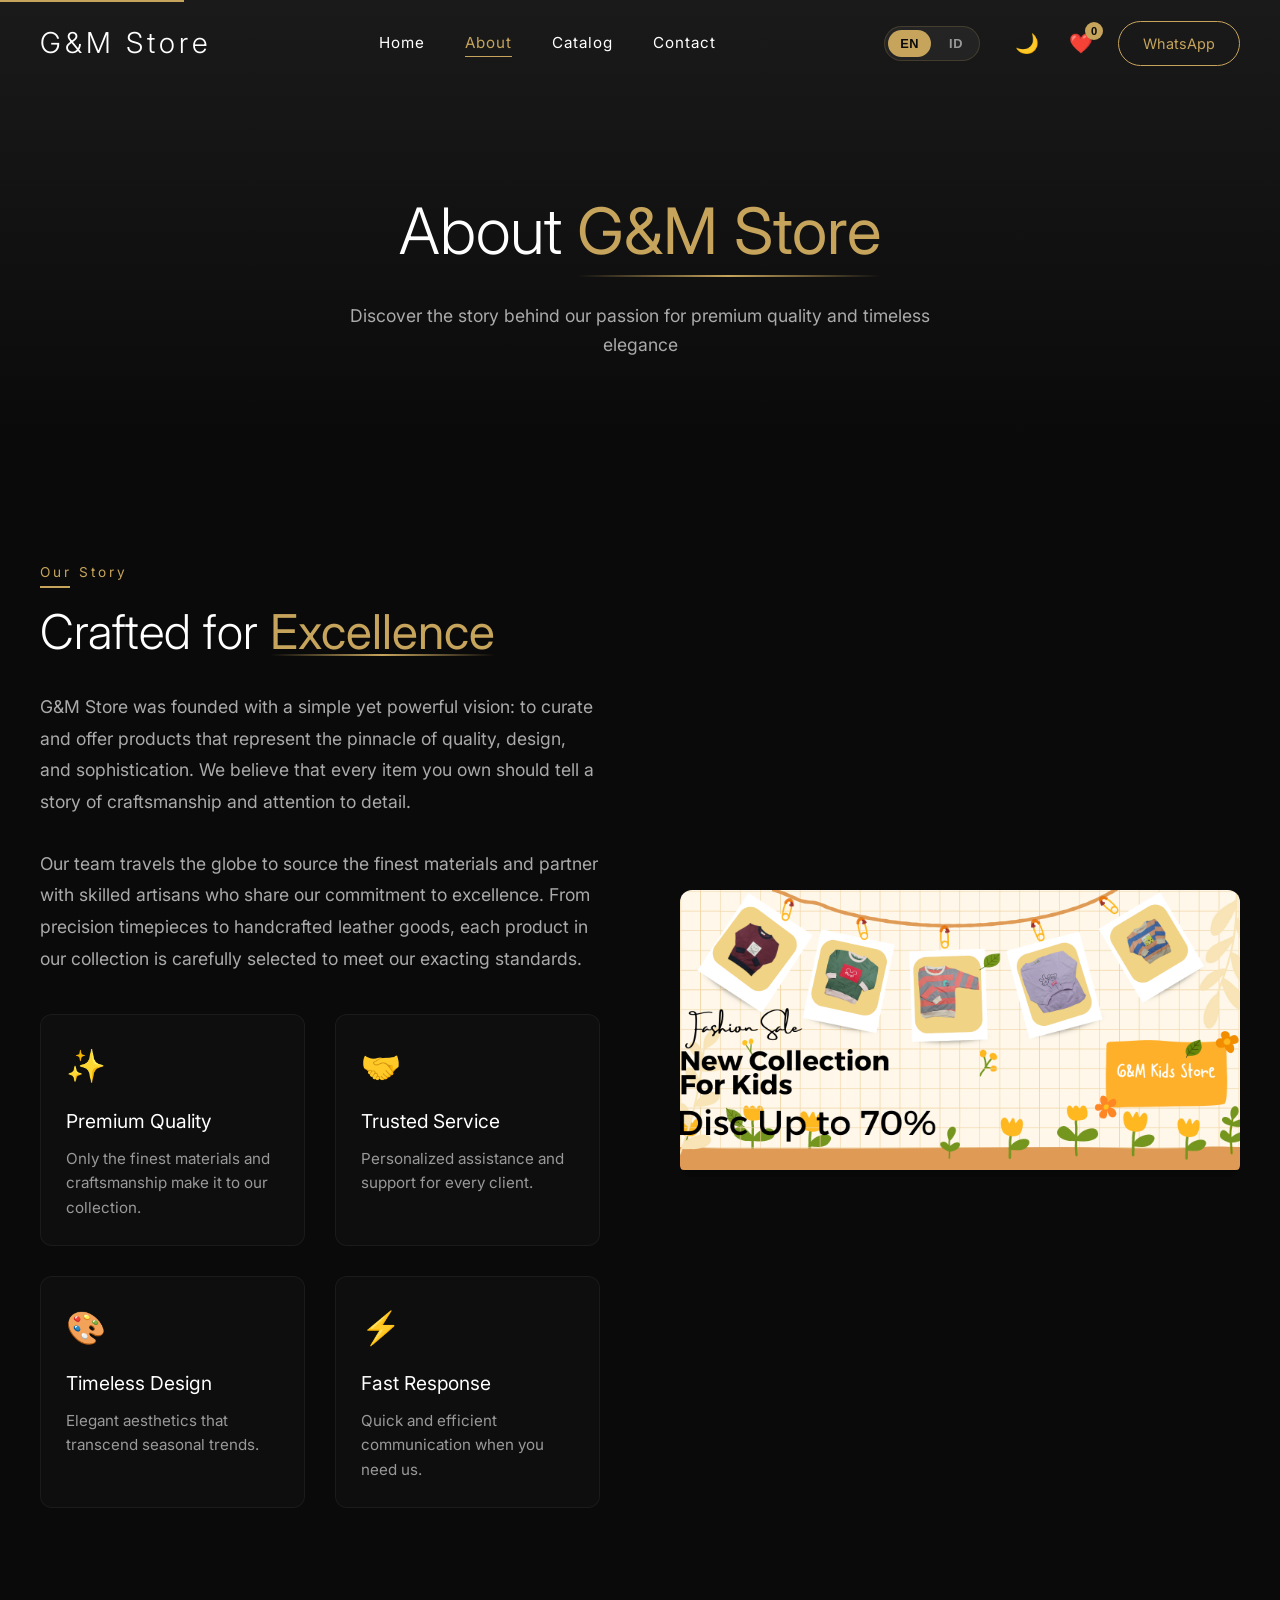
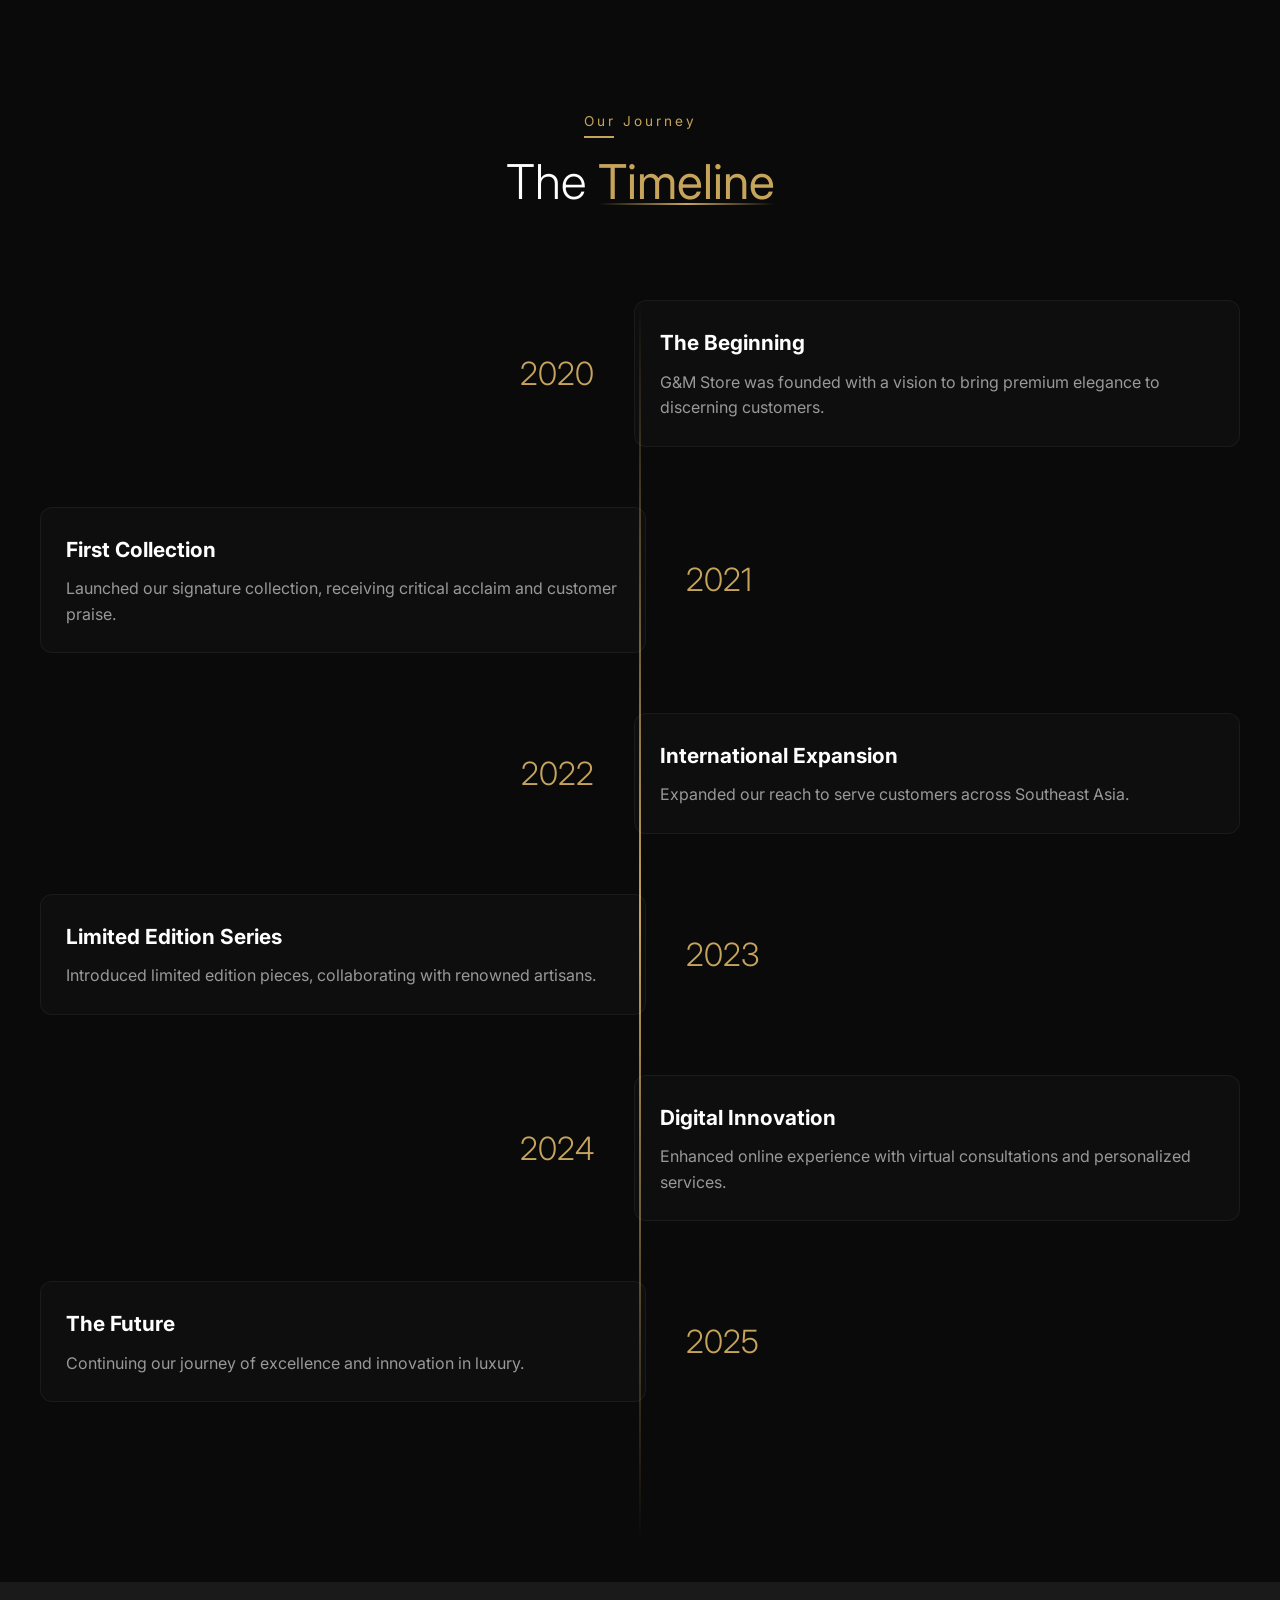
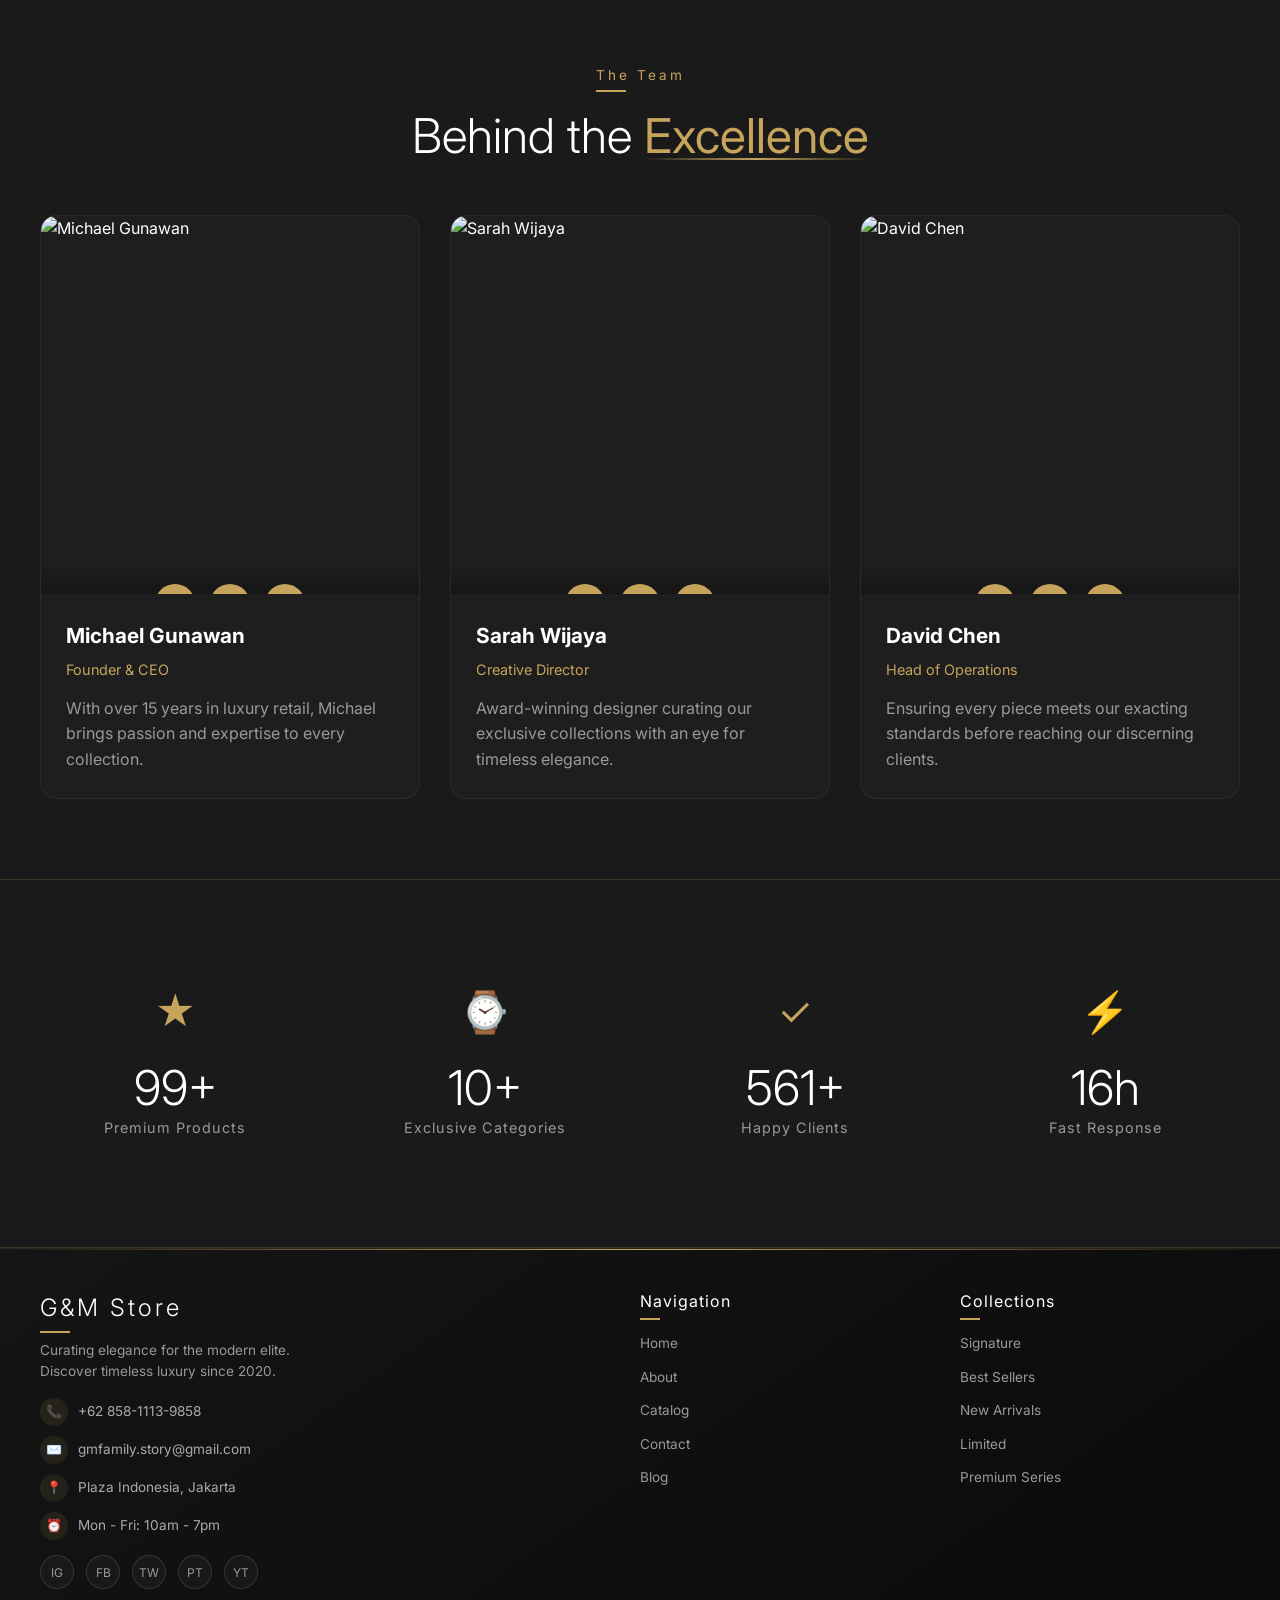
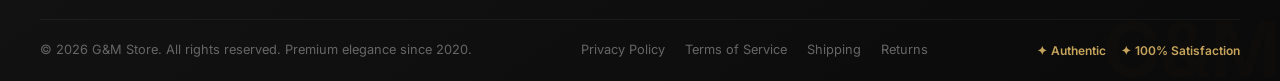
==== about.html @ 8f7eed67 "add website files (html, css, js, images) upload full structure website G&M Store" ====
<!doctype html>
<html lang="en">
  <head>
    <meta charset="UTF-8" />
    <meta name="viewport" content="width=device-width, initial-scale=1.0" />
    <meta
      name="description"
      content="G&M Store - Discover the story behind our passion for premium quality and timeless elegance."
    />
    <title>G&M Store | About Us - Premium Collection</title>
    <link rel="stylesheet" href="style.css" />
    <link rel="stylesheet" href="responsive.css" />
    <link
      href="https://fonts.googleapis.com/css2?family=Playfair+Display:wght@300;400;500;600;700&family=Inter:wght@300;400;500;600&display=swap"
      rel="stylesheet"
    />
    <link rel="icon" type="image/png" href="image/favicon.png" />
  </head>
  <body>
    <a href="#main-content" class="skip-link">Skip to main content</a>

    <header id="navbar">
      <div class="nav-container">
        <a href="index.html" class="logo" aria-label="G&M Store Home"
          >G&M Store</a
        >
        <nav class="nav-menu" id="navMenu" aria-label="Main navigation">
          <ul class="nav-list">
            <li>
              <a href="index.html" class="nav-link" data-i18n="nav.home"
                >Home</a
              >
            </li>
            <li>
              <a
                href="about.html"
                class="nav-link active"
                aria-current="page"
                data-i18n="nav.about"
                >About</a
              >
            </li>
            <li>
              <a href="catalog.html" class="nav-link" data-i18n="nav.catalog"
                >Catalog</a
              >
            </li>
            <li>
              <a href="contact.html" class="nav-link" data-i18n="nav.contact"
                >Contact</a
              >
            </li>
          </ul>
        </nav>
        <div class="nav-actions">
          <button
            class="theme-toggle"
            id="themeToggle"
            aria-label="Toggle dark mode"
          >
            <span class="theme-icon">🌙</span>
          </button>
          <button
            class="wishlist-indicator"
            id="wishlistIndicator"
            aria-label="Wishlist"
          >
            <span class="wishlist-icon">❤️</span>
            <span class="wishlist-count" id="wishlistCount">0</span>
          </button>
          <a
            href="https://wa.me/6285811139858?text=Hello%20G%26M%20Store%2C%20I%20need%20a%20premium%20product%20information"
            target="_blank"
            rel="noopener noreferrer"
            class="btn-whatsapp nav-wa"
            aria-label="Chat on WhatsApp"
            data-i18n="nav.whatsapp"
            >WhatsApp</a
          >
          <button
            class="hamburger"
            id="hamburger"
            aria-label="Menu"
            aria-expanded="false"
          >
            <span></span>
            <span></span>
            <span></span>
          </button>
        </div>
      </div>
    </header>

    <section class="page-header">
      <div class="container">
        <h1 data-i18n="about.header.title">
          About <span class="gold-text">G&M Store</span>
        </h1>
        <p data-i18n="about.header.text">
          Discover the story behind our passion for premium quality and timeless
          elegance
        </p>
      </div>
    </section>

    <main id="main-content">
      <section class="about-detail">
        <div class="container">
          <div class="about-grid">
            <div class="about-content">
              <span class="section-badge" data-i18n="about.story.badge"
                >Our Story</span
              >
              <h2 class="section-title" data-i18n="about.story.title">
                Crafted for <span class="gold-text">Excellence</span>
              </h2>
              <p class="about-text" data-i18n="about.story.text1">
                G&M Store was founded with a simple yet powerful vision: to
                curate and offer products that represent the pinnacle of
                quality, design, and sophistication. We believe that every item
                you own should tell a story of craftsmanship and attention to
                detail.
              </p>
              <p class="about-text" data-i18n="about.story.text2">
                Our team travels the globe to source the finest materials and
                partner with skilled artisans who share our commitment to
                excellence. From precision timepieces to handcrafted leather
                goods, each product in our collection is carefully selected to
                meet our exacting standards.
              </p>
              <div class="values-grid">
                <div class="value-item">
                  <div class="value-icon">✨</div>
                  <h3 data-i18n="about.value1.title">Premium Quality</h3>
                  <p data-i18n="about.value1.text">
                    Only the finest materials and craftsmanship make it to our
                    collection.
                  </p>
                </div>
                <div class="value-item">
                  <div class="value-icon">🤝</div>
                  <h3 data-i18n="about.value2.title">Trusted Service</h3>
                  <p data-i18n="about.value2.text">
                    Personalized assistance and support for every client.
                  </p>
                </div>
                <div class="value-item">
                  <div class="value-icon">🎨</div>
                  <h3 data-i18n="about.value3.title">Timeless Design</h3>
                  <p data-i18n="about.value3.text">
                    Elegant aesthetics that transcend seasonal trends.
                  </p>
                </div>
                <div class="value-item">
                  <div class="value-icon">⚡</div>
                  <h3 data-i18n="about.value4.title">Fast Response</h3>
                  <p data-i18n="about.value4.text">
                    Quick and efficient communication when you need us.
                  </p>
                </div>
              </div>
            </div>
            <div class="about-image">
              <img
                src="image/banner-web.png"
                alt="G&M Store Premium Banner"
                loading="lazy"
                onerror="
                  this.src =
                    'https://via.placeholder.com/600x400/1a1a1a/c6a45c?text=G%26M+Store'
                "
              />
            </div>
          </div>
        </div>
      </section>

      <section class="timeline-section">
        <div class="container">
          <div class="section-header centered">
            <span class="section-badge" data-i18n="about.journey"
              >Our Journey</span
            >
            <h2 class="section-title" data-i18n="about.timeline.title">
              The <span class="gold-text">Timeline</span>
            </h2>
          </div>
          <div class="timeline" id="timeline"></div>
        </div>
      </section>

      <section class="team-section">
        <div class="container">
          <div class="section-header centered">
            <span class="section-badge" data-i18n="about.team">The Team</span>
            <h2 class="section-title" data-i18n="about.team.title">
              Behind the <span class="gold-text">Excellence</span>
            </h2>
          </div>
          <div class="team-grid" id="teamGrid"></div>
        </div>
      </section>

      <section class="stats">
        <div class="container">
          <div class="stats-grid">
            <div class="stat-item">
              <div class="stat-icon">★</div>
              <div class="stat-number" data-target="150" data-suffix="+">0</div>
              <div class="stat-label" data-i18n="stats.products">
                Premium Products
              </div>
            </div>
            <div class="stat-item">
              <div class="stat-icon">⌚</div>
              <div class="stat-number" data-target="15" data-suffix="">0</div>
              <div class="stat-label" data-i18n="stats.categories">
                Exclusive Categories
              </div>
            </div>
            <div class="stat-item">
              <div class="stat-icon">✓</div>
              <div class="stat-number" data-target="850" data-suffix="+">0</div>
              <div class="stat-label" data-i18n="stats.clients">
                Happy Clients
              </div>
            </div>
            <div class="stat-item">
              <div class="stat-icon">⚡</div>
              <div class="stat-number" data-target="24" data-suffix="h">0</div>
              <div class="stat-label" data-i18n="stats.response">
                Fast Response
              </div>
            </div>
          </div>
        </div>
      </section>
    </main>

    <footer class="footer" aria-label="Footer">
      <div class="container">
        <div class="footer-grid">
          <div class="footer-brand">
            <h3>G&M Store</h3>
            <p data-i18n="footer.brand.text">
              Curating elegance for the modern elite. Discover timeless luxury
              since 2020.
            </p>
            <div class="footer-contact-item">
              <div class="footer-contact-icon" aria-hidden="true">📞</div>
              <a
                href="https://wa.me/6285811139858"
                target="_blank"
                rel="noopener noreferrer"
                >+62 858-1113-9858</a
              >
            </div>
            <div class="footer-contact-item">
              <div class="footer-contact-icon" aria-hidden="true">✉️</div>
              <a href="mailto:gmfamily.story@gmail.com"
                >gmfamily.story@gmail.com</a
              >
            </div>
            <div class="footer-contact-item">
              <div class="footer-contact-icon" aria-hidden="true">📍</div>
              <span>Plaza Indonesia, Jakarta</span>
            </div>
            <div class="footer-contact-item">
              <div class="footer-contact-icon" aria-hidden="true">⏰</div>
              <span>Mon - Fri: 10am - 7pm</span>
            </div>
            <div class="footer-social">
              <a
                href="#"
                class="social-icon"
                target="_blank"
                rel="noopener noreferrer"
                aria-label="Instagram"
                >IG</a
              >
              <a
                href="#"
                class="social-icon"
                target="_blank"
                rel="noopener noreferrer"
                aria-label="Facebook"
                >FB</a
              >
              <a
                href="#"
                class="social-icon"
                target="_blank"
                rel="noopener noreferrer"
                aria-label="Twitter"
                >TW</a
              >
              <a
                href="#"
                class="social-icon"
                target="_blank"
                rel="noopener noreferrer"
                aria-label="Pinterest"
                >PT</a
              >
              <a
                href="#"
                class="social-icon"
                target="_blank"
                rel="noopener noreferrer"
                aria-label="YouTube"
                >YT</a
              >
            </div>
          </div>
          <div class="footer-links">
            <h4 data-i18n="footer.navigation">Navigation</h4>
            <ul>
              <li><a href="index.html" data-i18n="nav.home">Home</a></li>
              <li><a href="about.html" data-i18n="nav.about">About Us</a></li>
              <li>
                <a href="catalog.html" data-i18n="nav.catalog">Catalog</a>
              </li>
              <li>
                <a href="contact.html" data-i18n="nav.contact">Contact</a>
              </li>
              <li><a href="#">Blog</a></li>
            </ul>
          </div>
          <div class="footer-links">
            <h4 data-i18n="footer.collections">Collections</h4>
            <ul>
              <li>
                <a
                  href="catalog.html?category=Signature"
                  data-i18n="featured.tab.signature"
                  >Signature Collection</a
                >
              </li>
              <li>
                <a
                  href="catalog.html?category=Best Seller"
                  data-i18n="featured.tab.bestseller"
                  >Best Sellers</a
                >
              </li>
              <li>
                <a
                  href="catalog.html?category=New Arrival"
                  data-i18n="featured.tab.new"
                  >New Arrivals</a
                >
              </li>
              <li>
                <a
                  href="catalog.html?category=Limited Edition"
                  data-i18n="featured.tab.limited"
                  >Limited Edition</a
                >
              </li>
              <li>
                <a href="catalog.html?category=Premium Series"
                  >Premium Series</a
                >
              </li>
            </ul>
          </div>
        </div>
        <div class="footer-bottom">
          <div class="footer-copyright">
            <p data-i18n="footer.copyright">
              © 2026 G&M Store. All rights reserved. Premium elegance since
              2020.
            </p>
          </div>
          <div class="footer-bottom-links">
            <a href="#" data-i18n="footer.privacy">Privacy Policy</a>
            <a href="#" data-i18n="footer.terms">Terms of Service</a>
            <a href="#" data-i18n="footer.shipping">Shipping</a>
            <a href="#" data-i18n="footer.returns">Returns</a>
          </div>
          <div class="footer-certification">
            <div class="cert-badge">
              <span>✦</span> <span data-i18n="footer.authentic">Authentic</span>
            </div>
            <div class="cert-badge">
              <span>✦</span>
              <span data-i18n="footer.satisfaction">100% Satisfaction</span>
            </div>
          </div>
        </div>
      </div>
    </footer>

    <div id="quickViewModal" class="modal" aria-hidden="true">
      <div class="modal-overlay" tabindex="-1"></div>
      <div
        class="modal-content"
        role="dialog"
        aria-modal="true"
        aria-labelledby="modalTitle"
      >
        <button class="modal-close" aria-label="Close modal">&times;</button>
        <div class="modal-grid">
          <div class="modal-image">
            <img
              src=""
              alt="Product Image"
              id="modalProductImage"
              loading="lazy"
            />
          </div>
          <div class="modal-details">
            <span class="modal-category" id="modalProductCategory"></span>
            <h2 class="modal-title" id="modalProductName"></h2>
            <div class="modal-rating">
              <span class="stars" id="modalProductStars">★★★★★</span>
              <span class="rating-text" id="modalProductReviews"></span>
            </div>
            <p class="modal-description" id="modalProductDescription"></p>

            <div class="modal-specs">
              <div class="spec-item">
                <span class="spec-label" data-i18n="modal.material"
                  >Material</span
                >
                <span class="spec-value" id="modalProductMaterial"></span>
              </div>
              <div class="spec-item">
                <span class="spec-label" data-i18n="modal.origin">Origin</span>
                <span class="spec-value" id="modalProductOrigin"></span>
              </div>
              <div class="spec-item">
                <span class="spec-label" data-i18n="modal.warranty"
                  >Warranty</span
                >
                <span class="spec-value" id="modalProductWarranty"></span>
              </div>
              <div class="spec-item">
                <span class="spec-label" data-i18n="modal.availability"
                  >Availability</span
                >
                <span class="spec-value" id="modalProductStock"></span>
              </div>
            </div>

            <div class="modal-price">
              <span class="price-label" data-i18n="modal.price">Price</span>
              <span class="price-value" id="modalProductPrice"></span>
            </div>

            <div class="modal-actions">
              <a
                href="#"
                id="modalWhatsAppBtn"
                target="_blank"
                rel="noopener noreferrer"
                class="btn-primary modal-wa"
                data-i18n="modal.wa"
                >Chat WhatsApp</a
              >
              <button
                class="btn-outline modal-wishlist"
                id="modalWishlistBtn"
                data-i18n="modal.wishlist.add"
              >
                Add to Wishlist
              </button>
            </div>

            <div class="modal-features" id="modalFeatures"></div>
          </div>
        </div>
      </div>
    </div>

    <div id="toast" class="toast" role="alert" aria-live="assertive"></div>

    <!-- HANYA SATU, jangan dobel -->
    <button id="backToTop" class="back-to-top" aria-label="Back to top">
      ↑
    </button>

    <script src="js/i18n/en.js"></script>
    <script src="js/i18n/id.js"></script>
    <script src="js/i18n/i18n.js"></script>
    <script src="js/data/products.js"></script>
    <script src="js/utils/helpers.js"></script>
    <script src="js/components/wishlist.js"></script>
    <script src="js/components/modal.js"></script>
    <script src="js/main.js"></script>
    <script src="js/about.js"></script>
  </body>
</html>
---- style.css ----
:root {
  /* Color System */
  --black: #0a0a0a;
  --black-light: #1a1a1a;
  --charcoal: #2a2a2a;
  --dark-gray: #3a3a3a;
  --light-gray: #f5f5f5;
  --white: #ffffff;
  --gold: #c6a45c;
  --gold-light: #d4b47c;
  --gold-dark: #b08c4a;
  --beige: #f8f5f0;

  /* Typography */
  --font-primary:
    "Inter", -apple-system, BlinkMacSystemFont, "Segoe UI", sans-serif;
  --font-secondary: "Playfair Display", serif;

  /* Spacing */
  --spacing-xs: 0.5rem;
  --spacing-sm: 1rem;
  --spacing-md: 1.5rem;
  --spacing-lg: 2rem;
  --spacing-xl: 3rem;
  --spacing-xxl: 5rem;

  /* Effects */
  --shadow-sm: 0 5px 15px rgba(0, 0, 0, 0.1);
  --shadow-md: 0 10px 30px rgba(0, 0, 0, 0.15);
  --shadow-lg: 0 20px 40px rgba(0, 0, 0, 0.2);
  --shadow-gold: 0 10px 30px rgba(198, 164, 92, 0.2);

  --transition-fast: all 0.2s cubic-bezier(0.165, 0.84, 0.44, 1);
  --transition-base: all 0.3s cubic-bezier(0.165, 0.84, 0.44, 1);
  --transition-slow: all 0.5s cubic-bezier(0.165, 0.84, 0.44, 1);

  /* Z-index layers */
  --z-below: -1;
  --z-normal: 1;
  --z-above: 10;
  --z-dropdown: 100;
  --z-sticky: 200;
  --z-fixed: 300;
  --z-modal: 400;
  --z-popover: 500;
  --z-tooltip: 600;
  --z-toast: 700;
}

/* Reset & Base */
* {
  margin: 0;
  padding: 0;
  box-sizing: border-box;
}

html {
  scroll-behavior: smooth;
  scroll-padding-top: 80px;
}

body {
  font-family: var(--font-primary);
  background-color: var(--black);
  color: var(--white);
  line-height: 1.6;
  overflow-x: hidden;
  -webkit-font-smoothing: antialiased;
  -moz-osx-font-smoothing: grayscale;
}

/* Accessibility */
.skip-link {
  position: absolute;
  top: -40px;
  left: 0;
  background: var(--gold);
  color: var(--black);
  padding: 8px 16px;
  z-index: var(--z-fixed);
  text-decoration: none;
  transition: top 0.3s ease;
}

.skip-link:focus {
  top: 0;
}

/* Focus styles */
:focus-visible {
  outline: 2px solid var(--gold);
  outline-offset: 2px;
}

/* Container */
.container {
  max-width: 1400px;
  margin: 0 auto;
  padding: 0 40px;
  width: 100%;
}

/* Preloader */
#preloader {
  position: fixed;
  top: 0;
  left: 0;
  width: 100%;
  height: 100%;
  background: var(--black);
  display: flex;
  flex-direction: column;
  justify-content: center;
  align-items: center;
  z-index: var(--z-fixed);
  transition:
    opacity 0.5s ease,
    visibility 0.5s ease;
}

.loader-logo {
  font-size: clamp(1.5rem, 5vw, 2.5rem);
  font-weight: 300;
  letter-spacing: 8px;
  color: var(--gold);
  margin-bottom: 20px;
  opacity: 0;
  animation: fadeInUp 1s ease forwards 0.5s;
}

.loader-progress {
  width: 200px;
  height: 2px;
  background: rgba(255, 255, 255, 0.1);
  border-radius: 2px;
  overflow: hidden;
}

.loader-progress-bar {
  width: 0;
  height: 100%;
  background: linear-gradient(90deg, var(--gold), var(--gold-light));
  animation: progress 2s ease forwards;
}

@keyframes progress {
  0% {
    width: 0;
  }
  100% {
    width: 100%;
  }
}

.loader-subtitle {
  margin-top: 20px;
  color: #999;
  font-size: 0.9rem;
  letter-spacing: 2px;
  opacity: 0;
  animation: fadeIn 1s ease forwards 1.5s;
}

@keyframes fadeInUp {
  from {
    opacity: 0;
    transform: translateY(20px);
  }
  to {
    opacity: 1;
    transform: translateY(0);
  }
}

@keyframes fadeIn {
  from {
    opacity: 0;
  }
  to {
    opacity: 1;
  }
}

/* Navbar */
#navbar {
  position: fixed;
  top: 0;
  left: 0;
  width: 100%;
  z-index: var(--z-fixed);
  transition: var(--transition-base);
  padding: 20px 0;
  background: transparent;
}

#navbar.scrolled {
  background: rgba(10, 10, 10, 0.95);
  backdrop-filter: blur(10px);
  -webkit-backdrop-filter: blur(10px);
  padding: 10px 0;
  box-shadow: 0 4px 30px rgba(0, 0, 0, 0.1);
}

.nav-container {
  max-width: 1400px;
  margin: 0 auto;
  padding: 0 40px;
  display: flex;
  justify-content: space-between;
  align-items: center;
}

.logo {
  font-size: 1.8rem;
  font-weight: 300;
  letter-spacing: 4px;
  color: var(--white);
  text-decoration: none;
  transition: var(--transition-base);
}

.logo:hover {
  color: var(--gold);
}

.nav-list {
  display: flex;
  list-style: none;
  gap: 40px;
}

.nav-link {
  color: var(--white);
  text-decoration: none;
  font-size: 0.95rem;
  letter-spacing: 1px;
  transition: var(--transition-base);
  position: relative;
  padding: 5px 0;
}

.nav-link::after {
  content: "";
  position: absolute;
  bottom: 0;
  left: 0;
  width: 0;
  height: 1px;
  background: var(--gold);
  transition: width 0.3s ease;
}

.nav-link:hover::after,
.nav-link.active::after {
  width: 100%;
}

.nav-link:hover,
.nav-link.active {
  color: var(--gold);
}

.nav-actions {
  display: flex;
  align-items: center;
  gap: 20px;
}

/* Theme Toggle */
.theme-toggle {
  background: transparent;
  border: none;
  color: var(--white);
  font-size: 1.2rem;
  cursor: pointer;
  padding: 5px;
  border-radius: 50%;
  transition: var(--transition-base);
}

.theme-toggle:hover {
  color: var(--gold);
  transform: rotate(15deg);
}

/* Wishlist Indicator */
.wishlist-indicator {
  background: transparent;
  border: none;
  color: var(--white);
  font-size: 1.2rem;
  cursor: pointer;
  position: relative;
  padding: 5px;
  transition: var(--transition-base);
}

.wishlist-indicator:hover {
  color: var(--gold);
}

.wishlist-count {
  position: absolute;
  top: -5px;
  right: -5px;
  background: var(--gold);
  color: var(--black);
  font-size: 0.7rem;
  width: 18px;
  height: 18px;
  border-radius: 50%;
  display: flex;
  align-items: center;
  justify-content: center;
  font-weight: 600;
}

/* WhatsApp Button */
.btn-whatsapp {
  background: transparent;
  border: 1px solid var(--gold);
  color: var(--gold);
  padding: 10px 24px;
  border-radius: 30px;
  text-decoration: none;
  font-size: 0.9rem;
  transition: var(--transition-base);
  cursor: pointer;
}

.btn-whatsapp:hover {
  background: var(--gold);
  color: var(--black);
  transform: translateY(-2px);
}

/* Hamburger Menu */
.hamburger {
  display: none;
  flex-direction: column;
  cursor: pointer;
  background: transparent;
  border: none;
  padding: 10px;
}

.hamburger span {
  width: 25px;
  height: 2px;
  background: var(--white);
  margin: 3px 0;
  transition: var(--transition-base);
}

.hamburger.active span:nth-child(1) {
  transform: rotate(45deg) translate(5px, 5px);
}

.hamburger.active span:nth-child(2) {
  opacity: 0;
}

.hamburger.active span:nth-child(3) {
  transform: rotate(-45deg) translate(7px, -7px);
}

/* Page Header */
.page-header {
  padding: 180px 0 80px;
  background: linear-gradient(to bottom, var(--black-light), var(--black));
  text-align: center;
}

.page-header h1 {
  font-size: clamp(2rem, 5vw, 4rem);
  font-weight: 300;
  margin-bottom: 20px;
  animation: fadeInUp 0.6s ease;
}

.page-header p {
  color: #aaa;
  font-size: 1.1rem;
  max-width: 600px;
  margin: 0 auto;
  animation: fadeInUp 0.6s ease 0.2s both;
}

/* Hero Section */
.hero {
  position: relative;
  height: 100vh;
  min-height: 600px;
  display: flex;
  align-items: center;
  overflow: hidden;
}

#three-canvas {
  position: absolute;
  top: 0;
  left: 0;
  width: 100%;
  height: 100%;
  z-index: 1;
}

.hero-overlay {
  position: absolute;
  top: 0;
  left: 0;
  width: 100%;
  height: 100%;
  background: linear-gradient(
    45deg,
    rgba(0, 0, 0, 0.7) 0%,
    rgba(0, 0, 0, 0.3) 100%
  );
  z-index: 2;
}

.hero-backtext {
  position: absolute;
  top: 50%;
  left: 50%;
  transform: translate(-50%, -50%);
  font-size: 15vw;
  font-weight: 700;
  color: rgba(198, 164, 92, 0.03);
  white-space: nowrap;
  pointer-events: none;
  z-index: 1;
  font-family: var(--font-secondary);
  letter-spacing: 20px;
  animation: fadePulse 8s ease-in-out infinite;
}

@keyframes fadePulse {
  0%,
  100% {
    opacity: 0.3;
    transform: translate(-50%, -50%) scale(1);
  }
  50% {
    opacity: 0.5;
    transform: translate(-50%, -50%) scale(1.05);
  }
}

.hero-content {
  position: relative;
  z-index: 10;
  max-width: 900px;
  margin: 0 auto;
  padding: 0 20px;
  text-align: center;
  width: 100%;
}

.hero-badge-wrapper {
  display: flex;
  justify-content: center;
  align-items: center;
  gap: clamp(8px, 2vw, 15px);
  margin-bottom: clamp(20px, 4vh, 30px);
  flex-wrap: wrap;
  animation: fadeInUp 0.6s ease;
}

.hero-badge,
.hero-badge-outline {
  display: inline-block;
  font-size: clamp(0.7rem, 2vw, 0.85rem);
  letter-spacing: clamp(1px, 0.5vw, 3px);
  padding: clamp(5px, 1.5vh, 8px) clamp(12px, 3vw, 24px);
  border-radius: 40px;
  white-space: nowrap;
}

.hero-badge {
  border: 1px solid var(--gold);
  color: var(--gold);
  background: rgba(198, 164, 92, 0.1);
}

.hero-badge-outline {
  border: 1px solid rgba(255, 255, 255, 0.3);
  color: var(--white);
}

.hero-title {
  font-size: clamp(2rem, 8vw, 5.5rem);
  font-weight: 300;
  line-height: 1.1;
  margin-bottom: 25px;
  letter-spacing: -0.02em;
  animation: fadeInUp 0.6s ease 0.1s both;
}

.title-line {
  display: block;
}

.gold-text {
  color: var(--gold);
  font-weight: 400;
  position: relative;
  display: inline-block;
}

.gold-text::after {
  content: "";
  position: absolute;
  bottom: 5px;
  left: 0;
  width: 100%;
  height: 2px;
  background: linear-gradient(90deg, transparent, var(--gold), transparent);
}

.hero-subtitle {
  font-size: clamp(0.9rem, 2vw, 1.1rem);
  max-width: 600px;
  margin: 0 auto 40px;
  color: #ccc;
  line-height: 1.8;
  animation: fadeInUp 0.6s ease 0.2s both;
}

.hero-buttons {
  display: flex;
  justify-content: center;
  gap: 20px;
  margin-bottom: 60px;
  flex-wrap: wrap;
  animation: fadeInUp 0.6s ease 0.3s both;
}

.btn-glow {
  position: relative;
  overflow: hidden;
}

.btn-glow::after {
  content: "";
  position: absolute;
  top: -50%;
  left: -50%;
  width: 200%;
  height: 200%;
  background: radial-gradient(
    circle,
    rgba(255, 255, 255, 0.3) 0%,
    transparent 70%
  );
  opacity: 0;
  transition: opacity 0.3s ease;
}

.btn-glow:hover::after {
  opacity: 1;
}

.btn-primary {
  background: var(--gold);
  color: var(--black);
  padding: 15px 40px;
  border-radius: 40px;
  text-decoration: none;
  font-weight: 500;
  transition: var(--transition-base);
  border: none;
  cursor: pointer;
  display: inline-block;
  font-size: 1rem;
}

.btn-primary:hover {
  background: var(--gold-light);
  transform: translateY(-3px);
  box-shadow: var(--shadow-gold);
}

.btn-outline {
  background: transparent;
  color: var(--white);
  border: 1px solid var(--white);
  padding: 15px 40px;
  border-radius: 40px;
  text-decoration: none;
  transition: var(--transition-base);
  display: inline-block;
  font-size: 1rem;
}

.btn-outline:hover {
  background: var(--white);
  color: var(--black);
  transform: translateY(-3px);
}

.btn-large {
  padding: 16px 50px;
  font-size: 1.1rem;
}

/* Floating Cards */
.floating-cards {
  display: flex;
  justify-content: center;
  gap: 20px;
  flex-wrap: wrap;
  margin-top: 40px;
  animation: fadeInUp 0.6s ease 0.4s both;
}

.glass-card {
  display: inline-flex;
  align-items: center;
  gap: 8px;
  background: rgba(20, 20, 20, 0.7);
  backdrop-filter: blur(10px);
  -webkit-backdrop-filter: blur(10px);
  border: 1px solid rgba(198, 164, 92, 0.2);
  padding: 12px 25px;
  border-radius: 50px;
  color: var(--white);
  font-size: 0.95rem;
  box-shadow: var(--shadow-md);
  animation: float 3s ease-in-out infinite;
  position: relative;
  cursor: default;
}

.glass-card::before {
  content: attr(data-tooltip);
  position: absolute;
  bottom: 100%;
  left: 50%;
  transform: translateX(-50%);
  background: var(--gold);
  color: var(--black);
  padding: 5px 10px;
  border-radius: 4px;
  font-size: 0.8rem;
  white-space: nowrap;
  opacity: 0;
  visibility: hidden;
  transition: var(--transition-base);
  pointer-events: none;
}

.glass-card:hover::before {
  opacity: 1;
  visibility: visible;
  bottom: 120%;
}

.glass-card:nth-child(2) {
  animation-delay: 0.5s;
}

.glass-card:nth-child(3) {
  animation-delay: 1s;
}

.glass-card:nth-child(4) {
  animation-delay: 1.5s;
}

.card-icon {
  color: var(--gold);
  font-size: 1.1rem;
}

@keyframes float {
  0%,
  100% {
    transform: translateY(0);
  }
  50% {
    transform: translateY(-10px);
  }
}

/* Scroll Indicator */
.scroll-indicator {
  position: absolute;
  bottom: 40px;
  left: 50%;
  transform: translateX(-50%);
  z-index: 10;
  display: flex;
  flex-direction: column;
  align-items: center;
  gap: 10px;
  color: var(--white);
  opacity: 0.7;
  transition: var(--transition-base);
  cursor: pointer;
}

.scroll-indicator:hover {
  opacity: 1;
}

.scroll-text {
  font-size: 0.8rem;
  letter-spacing: 2px;
  text-transform: uppercase;
}

.scroll-line {
  width: 1px;
  height: 60px;
  background: linear-gradient(to bottom, var(--gold), transparent);
  animation: scrollDown 2s ease-in-out infinite;
}

@keyframes scrollDown {
  0% {
    transform: scaleY(0.3);
    opacity: 0.3;
  }
  50% {
    transform: scaleY(1);
    opacity: 1;
  }
  100% {
    transform: scaleY(0.3);
    opacity: 0.3;
  }
}

/* Stats Section */
.stats {
  background: var(--black-light);
  padding: 80px 0;
  border-top: 1px solid rgba(198, 164, 92, 0.2);
  border-bottom: 1px solid rgba(198, 164, 92, 0.2);
}

.stats-grid {
  display: grid;
  grid-template-columns: repeat(4, 1fr);
  gap: 40px;
  text-align: center;
}

.stat-item {
  padding: 20px;
  transition: var(--transition-base);
}

.stat-item:hover {
  transform: translateY(-5px);
}

.stat-icon {
  font-size: 2.5rem;
  color: var(--gold);
  margin-bottom: 15px;
}

.stat-number {
  font-size: 3rem;
  font-weight: 300;
  color: var(--white);
  line-height: 1.2;
}

.stat-label {
  color: #999;
  font-size: 0.9rem;
  letter-spacing: 1px;
  margin-bottom: 8px;
}

.stat-trend {
  color: var(--gold);
  font-size: 0.85rem;
  opacity: 0.8;
}

/* About Section */
.about-detail {
  padding: 120px 0;
  background: var(--black);
}

.about-grid {
  display: grid;
  grid-template-columns: 1fr 1fr;
  gap: 80px;
  align-items: center;
}

.section-badge {
  display: inline-block;
  color: var(--gold);
  font-size: 0.85rem;
  letter-spacing: 3px;
  margin-bottom: 20px;
  position: relative;
}

.section-badge::after {
  content: "";
  position: absolute;
  bottom: -5px;
  left: 0;
  width: 30px;
  height: 2px;
  background: var(--gold);
}

.section-title {
  font-size: clamp(2rem, 4vw, 3rem);
  font-weight: 300;
  margin-bottom: 30px;
  line-height: 1.2;
}

.about-text {
  color: #aaa;
  margin-bottom: 30px;
  font-size: 1.1rem;
  line-height: 1.8;
}

.values-grid {
  display: grid;
  grid-template-columns: repeat(2, 1fr);
  gap: 30px;
  margin-top: 40px;
}

.value-item {
  padding: 25px;
  background: rgba(255, 255, 255, 0.02);
  border: 1px solid rgba(255, 255, 255, 0.05);
  border-radius: 12px;
  transition: var(--transition-base);
  opacity: 0;
  animation: fadeInUp 0.6s ease forwards;
}

.value-item:hover {
  border-color: var(--gold);
  transform: translateY(-5px);
}

.value-icon {
  font-size: 2rem;
  color: var(--gold);
  margin-bottom: 15px;
}

.value-item h3 {
  color: var(--white);
  margin-bottom: 10px;
  font-size: 1.2rem;
  font-weight: 400;
}

.value-item p {
  color: #999;
  font-size: 0.95rem;
  line-height: 1.6;
}

.about-image {
  position: relative;
  overflow: hidden;
  border-radius: 12px;
}

.about-image img {
  width: 100%;
  height: auto;
  border-radius: 4px;
  box-shadow: var(--shadow-lg);
  transition: transform 0.5s ease;
}

.about-image:hover img {
  transform: scale(1.02);
}

/* Featured Collections */
.featured-collections {
  padding: 100px 0;
  background: var(--black-light);
}

.section-header {
  text-align: center;
  margin-bottom: 50px;
}

.section-header.centered {
  text-align: center;
}

.section-description {
  color: #999;
  font-size: 1.1rem;
  max-width: 600px;
  margin: 20px auto 0;
}

/* Collection Tabs */
.collection-tabs {
  display: flex;
  justify-content: center;
  gap: 20px;
  margin-bottom: 50px;
  flex-wrap: wrap;
}

.collection-tab {
  background: transparent;
  border: none;
  color: #999;
  font-size: 1rem;
  padding: 10px 25px;
  cursor: pointer;
  transition: var(--transition-base);
  position: relative;
  letter-spacing: 1px;
}

.collection-tab::after {
  content: "";
  position: absolute;
  bottom: 0;
  left: 50%;
  transform: translateX(-50%);
  width: 0;
  height: 2px;
  background: var(--gold);
  transition: width 0.3s ease;
}

.collection-tab:hover,
.collection-tab.active {
  color: var(--gold);
}

.collection-tab.active::after {
  width: 30px;
}

/* Product Grid */
.product-grid {
  display: grid;
  grid-template-columns: repeat(auto-fill, minmax(280px, 1fr));
  gap: 30px;
  margin: 0 auto;
}

/* Product Card */
.product-card {
  position: relative;
  background: rgba(30, 30, 30, 0.8);
  backdrop-filter: blur(10px);
  -webkit-backdrop-filter: blur(10px);
  border: 1px solid rgba(255, 255, 255, 0.05);
  border-radius: 16px;
  overflow: hidden;
  transition: var(--transition-base);
  cursor: pointer;
  animation: fadeInUp 0.6s ease;
}

.product-grid:has(.product-card:only-child) {
  grid-template-columns: repeat(auto-fill, minmax(280px, 1fr));
}

.product-grid:has(.product-card:only-child) .product-card {
  max-width: 350px;
  margin: 0 auto;
}

.product-card:hover {
  transform: translateY(-10px);
  border-color: var(--gold);
  box-shadow: var(--shadow-lg);
}

.product-badge {
  position: absolute;
  top: 15px;
  left: 15px;
  background: var(--gold);
  color: var(--black);
  padding: 5px 15px;
  border-radius: 25px;
  font-size: 0.75rem;
  font-weight: 600;
  letter-spacing: 0.5px;
  z-index: 2;
}

.product-image {
  width: 100%;
  height: 280px;
  object-fit: cover;
  transition: transform 0.6s ease;
}

.product-card:hover .product-image {
  transform: scale(1.05);
}

.product-info {
  padding: 25px;
}

.product-name {
  font-size: 1.3rem;
  font-weight: 400;
  margin-bottom: 8px;
  color: var(--white);
  line-height: 1.4;
}

.product-category {
  color: var(--gold);
  font-size: 0.85rem;
  letter-spacing: 1px;
  margin-bottom: 10px;
  text-transform: uppercase;
}

.product-rating {
  display: flex;
  align-items: center;
  gap: 8px;
  margin: 10px 0;
}

.stars {
  color: var(--gold);
  letter-spacing: 2px;
}

.rating-count {
  color: #777;
  font-size: 0.85rem;
}

.product-description {
  color: #999;
  font-size: 0.95rem;
  line-height: 1.6;
  margin: 15px 0;
}

.product-price {
  font-size: 1.5rem;
  color: var(--gold);
  font-weight: 300;
  margin: 20px 0;
  letter-spacing: -0.5px;
}

.product-actions {
  display: flex;
  gap: 12px;
}

.btn-wa-small {
  flex: 1;
  background: var(--gold);
  color: var(--black);
  padding: 12px 20px;
  border-radius: 40px;
  text-decoration: none;
  font-size: 0.95rem;
  font-weight: 500;
  text-align: center;
  transition: var(--transition-base);
  border: none;
  cursor: pointer;
}

.btn-wa-small:hover {
  background: var(--gold-light);
  transform: translateY(-2px);
}

.btn-detail {
  flex: 1;
  background: transparent;
  border: 1px solid rgba(255, 255, 255, 0.2);
  color: var(--white);
  padding: 12px 20px;
  border-radius: 40px;
  font-size: 0.95rem;
  cursor: pointer;
  transition: var(--transition-base);
}

.btn-detail:hover {
  border-color: var(--gold);
  color: var(--gold);
}

@media (max-width: 1023px) {
  .product-card {
    flex: 1 1 calc(50% - 15px);
    min-width: 250px;
  }
}

@media (max-width: 767px) {
  .product-card {
    flex: 1 1 100%;
    max-width: 400px;
    margin: 0 auto;
  }
}

/* Untuk kasus hanya 1 produk */
.product-grid.single-product {
  display: flex;
  justify-content: center;
}

.product-grid.single-product .product-card {
  max-width: 350px;
  width: 100%;
}

@media (max-width: 767px) {
  .product-grid.single-product .product-card {
    max-width: 100%;
  }
}

/* Quick Actions */
.quick-actions {
  position: absolute;
  top: 15px;
  right: 15px;
  display: flex;
  gap: 8px;
  z-index: 2;
  opacity: 0;
  transform: translateY(-10px);
  transition: var(--transition-base);
}

.product-card:hover .quick-actions {
  opacity: 1;
  transform: translateY(0);
}

.quick-action-btn {
  width: 40px;
  height: 40px;
  border-radius: 50%;
  background: rgba(10, 10, 10, 0.8);
  backdrop-filter: blur(5px);
  -webkit-backdrop-filter: blur(5px);
  border: 1px solid rgba(255, 255, 255, 0.1);
  color: var(--white);
  font-size: 1.1rem;
  cursor: pointer;
  transition: var(--transition-base);
  display: flex;
  align-items: center;
  justify-content: center;
}

.quick-action-btn:hover {
  background: var(--gold);
  color: var(--black);
  transform: scale(1.1);
}

.quick-action-btn.active {
  background: var(--gold);
  color: var(--black);
}

/* Section Footer */
.section-footer {
  text-align: center;
  margin-top: 60px;
}

.btn-link {
  color: var(--gold);
  text-decoration: none;
  font-size: 1.1rem;
  display: inline-flex;
  align-items: center;
  gap: 10px;
  transition: var(--transition-base);
  margin-top: 30px;
}

.btn-link:hover {
  gap: 15px;
  color: var(--gold-light);
}

/* Experience Section */
.experience-section {
  padding: 100px 0;
  background: linear-gradient(135deg, var(--black), var(--black-light));
}

.experience-grid {
  display: grid;
  grid-template-columns: 1fr 1fr;
  gap: 60px;
  align-items: center;
}

.experience-content {
  padding-right: 40px;
}

.experience-text {
  color: #aaa;
  font-size: 1.1rem;
  line-height: 1.8;
  margin: 30px 0;
}

.experience-features {
  margin: 40px 0;
}

.exp-feature {
  display: flex;
  gap: 20px;
  margin-bottom: 30px;
}

.exp-icon {
  width: 50px;
  height: 50px;
  background: rgba(198, 164, 92, 0.1);
  border-radius: 50%;
  display: flex;
  align-items: center;
  justify-content: center;
  color: var(--gold);
  font-size: 1.5rem;
  flex-shrink: 0;
}

.exp-feature h4 {
  color: var(--white);
  font-size: 1.2rem;
  margin-bottom: 5px;
  font-weight: 400;
}

.exp-feature p {
  color: #999;
  line-height: 1.6;
}

.experience-image {
  position: relative;
  overflow: hidden;
  border-radius: 20px;
}

.experience-image img {
  width: 100%;
  border-radius: 20px;
  box-shadow: var(--shadow-lg);
  transition: transform 0.5s ease;
}

.experience-image:hover img {
  transform: scale(1.02);
}

.experience-badge {
  position: absolute;
  bottom: -20px;
  right: -20px;
  width: 160px;
  height: 160px;
  background: var(--gold);
  border-radius: 50%;
  display: flex;
  flex-direction: column;
  align-items: center;
  justify-content: center;
  text-align: center;
  color: var(--black);
  box-shadow: var(--shadow-gold);
}

.badge-year {
  font-size: 2rem;
  font-weight: 700;
  line-height: 1;
}

.badge-text {
  font-size: 0.9rem;
  margin-top: 5px;
  max-width: 100px;
}

/* Catalog Page */
.catalog-page {
  padding: 80px 0 120px;
  background: var(--black-light);
}

.catalog-toolbar {
  max-width: 1200px;
  margin: 0 auto 50px;
  display: flex;
  flex-direction: column;
  gap: 30px;
}

.search-input {
  width: 100%;
  padding: 15px 25px;
  background: rgba(255, 255, 255, 0.05);
  border: 1px solid rgba(255, 255, 255, 0.1);
  border-radius: 50px;
  color: var(--white);
  font-size: 1rem;
  transition: var(--transition-base);
}

.search-input:focus {
  outline: none;
  border-color: var(--gold);
  background: rgba(255, 255, 255, 0.1);
}

.search-input::placeholder {
  color: #666;
}

.filter-buttons {
  display: flex;
  flex-wrap: wrap;
  justify-content: center;
  gap: 15px;
}

.filter-btn {
  background: transparent;
  border: 1px solid rgba(255, 255, 255, 0.1);
  color: var(--white);
  padding: 10px 25px;
  border-radius: 30px;
  cursor: pointer;
  transition: var(--transition-base);
  font-size: 0.9rem;
}

.filter-btn:hover,
.filter-btn.active {
  background: var(--gold);
  border-color: var(--gold);
  color: var(--black);
}

.no-results {
  text-align: center;
  padding: 60px;
  color: #999;
  display: none;
}

/* Testimonials Section */
.testimonials {
  padding: 120px 0;
  background: var(--black);
}

.testimonials-carousel {
  position: relative;
  display: flex;
  align-items: center;
  gap: 20px;
}

.carousel-arrow {
  width: 50px;
  height: 50px;
  border-radius: 50%;
  background: rgba(255, 255, 255, 0.05);
  border: 1px solid rgba(255, 255, 255, 0.1);
  color: var(--white);
  font-size: 1.5rem;
  cursor: pointer;
  transition: var(--transition-base);
  display: flex;
  align-items: center;
  justify-content: center;
  flex-shrink: 0;
}

.carousel-arrow:hover {
  background: var(--gold);
  color: var(--black);
  border-color: var(--gold);
}

.testimonials-grid {
  display: grid;
  grid-template-columns: repeat(3, 1fr);
  gap: 30px;
  flex: 1;
}

.carousel-dots {
  display: flex;
  justify-content: center;
  gap: 10px;
  margin-top: 30px;
}

.carousel-dot {
  width: 10px;
  height: 10px;
  border-radius: 50%;
  background: rgba(255, 255, 255, 0.2);
  cursor: pointer;
  transition: var(--transition-base);
  border: none;
}

.carousel-dot:hover,
.carousel-dot.active {
  background: var(--gold);
  transform: scale(1.2);
}

.testimonial-card {
  background: rgba(255, 255, 255, 0.02);
  border: 1px solid rgba(255, 255, 255, 0.05);
  border-radius: 16px;
  padding: 30px;
  transition: var(--transition-base);
}

.testimonial-card:hover {
  border-color: var(--gold);
  transform: translateY(-10px);
}

.testimonial-rating {
  color: var(--gold);
  font-size: 1.2rem;
  margin-bottom: 20px;
}

.testimonial-content {
  color: #aaa;
  line-height: 1.8;
  margin-bottom: 20px;
  font-style: italic;
}

.testimonial-author {
  display: flex;
  align-items: center;
  gap: 15px;
}

.author-image {
  width: 50px;
  height: 50px;
  border-radius: 50%;
  object-fit: cover;
  border: 2px solid var(--gold);
}

.testimonial-author h4 {
  color: var(--white);
  margin-bottom: 3px;
}

.testimonial-author span {
  color: #999;
  font-size: 0.85rem;
}

/* Brand Showcase */
.brand-showcase {
  padding: 40px 0;
  background: var(--black-light);
  border-top: 1px solid rgba(198, 164, 92, 0.1);
  border-bottom: 1px solid rgba(198, 164, 92, 0.1);
  overflow: hidden;
}

.marquee {
  width: 100%;
  overflow: hidden;
}

.marquee-content {
  display: flex;
  animation: marquee 20s linear infinite;
  white-space: nowrap;
}

.marquee-content span {
  padding: 0 30px;
  color: var(--gold);
  font-size: 1rem;
  letter-spacing: 2px;
  opacity: 0.7;
}

@keyframes marquee {
  0% {
    transform: translateX(0);
  }
  100% {
    transform: translateX(-50%);
  }
}

/* Newsletter Section */
.newsletter-section {
  padding: 100px 0;
  background: linear-gradient(135deg, var(--black-light), var(--black));
  border-top: 1px solid rgba(198, 164, 92, 0.2);
  border-bottom: 1px solid rgba(198, 164, 92, 0.2);
}

.newsletter-content {
  max-width: 600px;
  margin: 0 auto;
  text-align: center;
}

.newsletter-title {
  font-size: clamp(2rem, 4vw, 2.5rem);
  font-weight: 300;
  margin-bottom: 20px;
}

.newsletter-text {
  color: #aaa;
  margin-bottom: 40px;
}

.newsletter-form {
  display: flex;
  gap: 15px;
  margin-bottom: 20px;
}

.form-group {
  flex: 1;
  position: relative;
}

.newsletter-form input {
  width: 100%;
  padding: 18px 25px;
  background: rgba(255, 255, 255, 0.05);
  border: 1px solid rgba(255, 255, 255, 0.1);
  border-radius: 50px;
  color: var(--white);
  font-size: 1rem;
  transition: var(--transition-base);
}

.newsletter-form input:focus {
  outline: none;
  border-color: var(--gold);
}

.newsletter-form input.error {
  border-color: #ff4444;
}

.form-error {
  position: absolute;
  top: 100%;
  left: 25px;
  color: #ff4444;
  font-size: 0.8rem;
  margin-top: 5px;
  text-align: left;
}

.newsletter-form button {
  padding: 18px 40px;
  white-space: nowrap;
}

.social-proof {
  color: #666;
  font-size: 0.9rem;
}

/* Instagram Showcase */
.instagram-showcase {
  padding: 120px 0;
  background: var(--black);
}

.instagram-grid {
  display: grid;
  grid-template-columns: repeat(3, 1fr);
  gap: 20px;
}

.instagram-item {
  position: relative;
  aspect-ratio: 1;
  overflow: hidden;
  border-radius: 8px;
  cursor: pointer;
}

.instagram-item img {
  width: 100%;
  height: 100%;
  object-fit: cover;
  transition: transform 0.5s ease;
}

.instagram-item:hover img {
  transform: scale(1.1);
}

.instagram-overlay {
  position: absolute;
  bottom: 0;
  left: 0;
  right: 0;
  background: linear-gradient(to top, rgba(0, 0, 0, 0.8), transparent);
  padding: 20px;
  color: var(--white);
  display: flex;
  gap: 20px;
  opacity: 0;
  transition: opacity 0.3s ease;
}

.instagram-item:hover .instagram-overlay {
  opacity: 1;
}

/* Contact Page */
.contact-page {
  padding: 80px 0 120px;
  background: var(--black);
}

.contact-grid {
  display: grid;
  grid-template-columns: 1fr 1fr;
  gap: 60px;
}

.contact-info {
  padding-right: 40px;
}

.contact-text {
  color: #aaa;
  margin-bottom: 40px;
  font-size: 1.1rem;
  line-height: 1.8;
}

.contact-details {
  display: flex;
  flex-direction: column;
  gap: 20px;
  margin-bottom: 40px;
}

.contact-card {
  display: flex;
  align-items: flex-start;
  gap: 20px;
  padding: 25px;
  background: rgba(255, 255, 255, 0.02);
  border: 1px solid rgba(255, 255, 255, 0.05);
  border-radius: 12px;
  transition: var(--transition-base);
}

.contact-card:hover {
  border-color: var(--gold);
  transform: translateX(10px);
}

.contact-icon {
  width: 50px;
  height: 50px;
  background: rgba(198, 164, 92, 0.1);
  border-radius: 50%;
  display: flex;
  align-items: center;
  justify-content: center;
  color: var(--gold);
  font-size: 1.5rem;
  flex-shrink: 0;
}

.contact-card h4 {
  color: var(--white);
  margin-bottom: 5px;
  font-weight: 400;
}

.contact-card a,
.contact-card p {
  color: #aaa;
  text-decoration: none;
  transition: var(--transition-base);
  line-height: 1.6;
}

.contact-card a:hover {
  color: var(--gold);
}

.direct-wa {
  margin-top: 30px;
}

.contact-form-container {
  background: rgba(255, 255, 255, 0.02);
  border: 1px solid rgba(255, 255, 255, 0.05);
  border-radius: 20px;
  padding: 40px;
}

.contact-form h3 {
  margin-bottom: 30px;
  color: var(--white);
  font-weight: 300;
  letter-spacing: 1px;
  font-size: 1.8rem;
}

.contact-form input,
.contact-form textarea,
.contact-form select {
  width: 100%;
  padding: 15px 0;
  background: transparent;
  border: none;
  border-bottom: 1px solid rgba(255, 255, 255, 0.1);
  color: var(--white);
  margin-bottom: 30px;
  transition: var(--transition-base);
  font-family: inherit;
}

.contact-form select {
  cursor: pointer;
}

.contact-form select option {
  background: var(--black-light);
  color: var(--white);
}

.contact-form input:focus,
.contact-form textarea:focus,
.contact-form select:focus {
  outline: none;
  border-bottom-color: var(--gold);
}

.contact-form textarea {
  resize: vertical;
  min-height: 100px;
}

.form-submit {
  width: 100%;
  margin-top: 20px;
}

/* Map Section */
.map-section {
  padding: 0 0 120px;
  background: var(--black);
}

.map-placeholder {
  height: 400px;
  background: linear-gradient(45deg, var(--black-light), var(--dark-gray));
  border-radius: 12px;
  position: relative;
  overflow: hidden;
  border: 1px solid rgba(198, 164, 92, 0.2);
  cursor: pointer;
  transition: var(--transition-base);
}

.map-placeholder:hover {
  border-color: var(--gold);
  transform: scale(1.01);
}

.map-overlay {
  position: absolute;
  top: 50%;
  left: 50%;
  transform: translate(-50%, -50%);
  text-align: center;
  color: var(--white);
  background: rgba(0, 0, 0, 0.7);
  padding: 30px;
  border-radius: 8px;
  backdrop-filter: blur(10px);
  -webkit-backdrop-filter: blur(10px);
  border: 1px solid rgba(198, 164, 92, 0.3);
}

.map-overlay p:first-child {
  font-size: 1.5rem;
  margin-bottom: 10px;
  color: var(--gold);
}

/* Modal */
.modal {
  display: none;
  position: fixed;
  top: 0;
  left: 0;
  width: 100%;
  height: 100%;
  z-index: var(--z-modal);
  opacity: 0;
  transition: opacity 0.3s ease;
}

.modal.show {
  display: block;
  opacity: 1;
}

.modal-overlay {
  position: absolute;
  top: 0;
  left: 0;
  width: 100%;
  height: 100%;
  background: rgba(0, 0, 0, 0.9);
  backdrop-filter: blur(10px);
  -webkit-backdrop-filter: blur(10px);
}

.modal-content {
  position: relative;
  width: 90%;
  max-width: 1200px;
  max-height: 90vh;
  margin: 5vh auto;
  background: linear-gradient(145deg, #1a1a1a, #0a0a0a);
  border: 1px solid rgba(198, 164, 92, 0.3);
  border-radius: 20px;
  overflow-y: auto;
  z-index: calc(var(--z-modal) + 1);
  box-shadow: var(--shadow-lg);
  animation: modalSlideIn 0.5s ease;
}

@keyframes modalSlideIn {
  from {
    transform: translateY(-50px);
    opacity: 0;
  }
  to {
    transform: translateY(0);
    opacity: 1;
  }
}

.modal-close {
  position: absolute;
  top: 20px;
  right: 20px;
  width: 40px;
  height: 40px;
  border-radius: 50%;
  background: rgba(255, 255, 255, 0.1);
  border: 1px solid rgba(198, 164, 92, 0.3);
  color: #ffffff;
  font-size: 24px;
  cursor: pointer;
  display: flex;
  align-items: center;
  justify-content: center;
  transition: var(--transition-base);
  z-index: calc(var(--z-modal) + 2);
}

.modal-close:hover {
  background: var(--gold);
  color: var(--black);
  transform: rotate(90deg);
}

.modal-grid {
  display: grid;
  grid-template-columns: 1fr 1fr;
  gap: 40px;
  padding: 40px;
}

.modal-image {
  height: 500px;
  border-radius: 12px;
  overflow: hidden;
  background: rgba(0, 0, 0, 0.3);
  border: 1px solid rgba(198, 164, 92, 0.2);
}

.modal-image img {
  width: 100%;
  height: 100%;
  object-fit: cover;
  transition: transform 0.5s ease;
}

.modal-image:hover img {
  transform: scale(1.05);
}

.modal-details {
  padding: 20px 0;
}

.modal-category {
  display: inline-block;
  color: var(--gold);
  font-size: 0.9rem;
  letter-spacing: 2px;
  margin-bottom: 15px;
  border-bottom: 1px solid var(--gold);
  padding-bottom: 5px;
}

.modal-title {
  font-size: 2.5rem;
  font-weight: 300;
  margin-bottom: 15px;
  color: var(--white);
  line-height: 1.2;
}

.modal-rating {
  display: flex;
  align-items: center;
  gap: 15px;
  margin-bottom: 20px;
}

.stars {
  color: var(--gold);
  font-size: 1.2rem;
  letter-spacing: 2px;
}

.rating-text {
  color: #999;
  font-size: 0.9rem;
}

.modal-description {
  color: #aaa;
  line-height: 1.8;
  margin-bottom: 30px;
  font-size: 1rem;
}

.modal-specs {
  display: grid;
  grid-template-columns: repeat(2, 1fr);
  gap: 20px;
  margin-bottom: 30px;
  padding: 20px 0;
  border-top: 1px solid rgba(255, 255, 255, 0.1);
  border-bottom: 1px solid rgba(255, 255, 255, 0.1);
}

.spec-item {
  display: flex;
  flex-direction: column;
  gap: 5px;
}

.spec-label {
  color: #999;
  font-size: 0.85rem;
  letter-spacing: 1px;
}

.spec-value {
  color: var(--white);
  font-size: 1rem;
  font-weight: 500;
}

.spec-value.in-stock {
  color: #4caf50;
}

.modal-price {
  margin-bottom: 30px;
  padding: 20px;
  background: rgba(198, 164, 92, 0.1);
  border-radius: 12px;
  border: 1px solid rgba(198, 164, 92, 0.2);
}

.price-label {
  display: block;
  color: #999;
  font-size: 0.9rem;
  margin-bottom: 5px;
}

.price-value {
  font-size: 2rem;
  color: var(--gold);
  font-weight: 300;
}

.modal-actions {
  display: flex;
  gap: 15px;
  margin-bottom: 30px;
}

.modal-wa {
  flex: 2;
  text-align: center;
  text-decoration: none;
}

.modal-add-to-cart {
  flex: 1;
  cursor: pointer;
  background: transparent;
  border: 1px solid rgba(255, 255, 255, 0.2);
  color: var(--white);
  padding: 15px 20px;
  border-radius: 40px;
  transition: var(--transition-base);
}

.modal-add-to-cart:hover {
  border-color: var(--gold);
  color: var(--gold);
}

.modal-features {
  display: grid;
  grid-template-columns: repeat(3, 1fr);
  gap: 15px;
}

.feature-item {
  display: flex;
  align-items: center;
  gap: 8px;
  color: #999;
  font-size: 0.9rem;
}

.feature-icon {
  color: var(--gold);
  font-weight: bold;
}

/* Footer */
.footer {
  background: linear-gradient(145deg, #151515 0%, #0a0a0a 100%);
  padding: 40px 0 20px;
  border-top: 1px solid rgba(198, 164, 92, 0.15);
  position: relative;
  overflow: hidden;
}

.footer::before {
  content: "";
  position: absolute;
  top: 0;
  left: 0;
  right: 0;
  height: 1px;
  background: linear-gradient(90deg, transparent, var(--gold), transparent);
}

.footer::after {
  content: "G&M";
  position: absolute;
  bottom: 0;
  right: 0;
  font-size: 6vw;
  font-weight: 700;
  color: rgba(198, 164, 92, 0.02);
  pointer-events: none;
  line-height: 0.8;
  z-index: 1;
}

.footer-grid {
  display: grid;
  grid-template-columns: 2fr 1fr 1fr;
  gap: 40px;
  margin-bottom: 30px;
  position: relative;
  z-index: 2;
}

.footer-brand h3 {
  font-size: 1.5rem;
  font-weight: 300;
  letter-spacing: 3px;
  margin-bottom: 12px;
  color: var(--white);
  position: relative;
  display: inline-block;
}

.footer-brand h3::after {
  content: "";
  position: absolute;
  bottom: -5px;
  left: 0;
  width: 30px;
  height: 2px;
  background: var(--gold);
}

.footer-brand p {
  color: #999;
  margin-bottom: 15px;
  line-height: 1.6;
  font-size: 0.85rem;
  max-width: 260px;
}

.footer-contact-item {
  display: flex;
  align-items: center;
  gap: 10px;
  color: #aaa;
  font-size: 0.85rem;
  margin-bottom: 10px;
  transition: var(--transition-base);
}

.footer-contact-item:hover {
  color: var(--gold);
  transform: translateX(5px);
}

.footer-contact-icon {
  width: 28px;
  height: 28px;
  background: rgba(198, 164, 92, 0.1);
  border-radius: 50%;
  display: flex;
  align-items: center;
  justify-content: center;
  color: var(--gold);
  font-size: 0.8rem;
  flex-shrink: 0;
}

.footer-contact-item a,
.footer-contact-item span {
  color: #aaa;
  text-decoration: none;
  transition: var(--transition-base);
}

.footer-contact-item a:hover {
  color: var(--gold);
}

.footer-social {
  display: flex;
  gap: 12px;
  margin-top: 15px;
  flex-wrap: wrap;
}

.footer-social .social-icon {
  width: 34px;
  height: 34px;
  background: rgba(255, 255, 255, 0.03);
  border: 1px solid rgba(198, 164, 92, 0.2);
  border-radius: 50%;
  display: flex;
  align-items: center;
  justify-content: center;
  color: #999;
  text-decoration: none;
  transition: var(--transition-base);
  font-size: 0.75rem;
  text-transform: uppercase;
}

.footer-social .social-icon:hover {
  background: var(--gold);
  color: var(--black);
  border-color: var(--gold);
  transform: translateY(-3px);
}

.footer-links h4 {
  color: var(--white);
  margin-bottom: 15px;
  font-weight: 400;
  font-size: 1rem;
  letter-spacing: 1px;
  position: relative;
  display: inline-block;
}

.footer-links h4::after {
  content: "";
  position: absolute;
  bottom: -5px;
  left: 0;
  width: 20px;
  height: 2px;
  background: var(--gold);
}

.footer-links ul {
  list-style: none;
}

.footer-links li {
  margin-bottom: 8px;
}

.footer-links a {
  color: #999;
  text-decoration: none;
  transition: var(--transition-base);
  font-size: 0.85rem;
  display: inline-block;
  position: relative;
}

.footer-links a:hover {
  color: var(--gold);
  transform: translateX(5px);
}

.footer-bottom {
  display: flex;
  justify-content: space-between;
  align-items: center;
  padding-top: 20px;
  border-top: 1px solid rgba(255, 255, 255, 0.05);
  color: #666;
  font-size: 0.8rem;
  flex-wrap: wrap;
  gap: 15px;
  position: relative;
  z-index: 2;
}

.footer-bottom-links {
  display: flex;
  gap: 20px;
  flex-wrap: wrap;
}

.footer-bottom-links a {
  color: #666;
  text-decoration: none;
  transition: var(--transition-base);
  font-size: 0.8rem;
}

.footer-bottom-links a:hover {
  color: var(--gold);
}

.footer-certification {
  display: flex;
  align-items: center;
  gap: 15px;
}

.cert-badge {
  display: flex;
  align-items: center;
  gap: 4px;
  color: #666;
  font-size: 0.75rem;
}

.cert-badge span {
  color: var(--gold);
  font-weight: 600;
}

/* Toast Notification */
.toast {
  position: fixed;
  bottom: 30px;
  right: 30px;
  background: rgba(20, 20, 20, 0.95);
  backdrop-filter: blur(10px);
  -webkit-backdrop-filter: blur(10px);
  border: 1px solid var(--gold);
  color: var(--white);
  padding: 15px 25px;
  border-radius: 8px;
  z-index: var(--z-toast);
  transform: translateY(100px);
  opacity: 0;
  transition: var(--transition-base);
  font-size: 0.9rem;
  max-width: 350px;
  box-shadow: var(--shadow-lg);
}

.toast.show {
  transform: translateY(0);
  opacity: 1;
}

.toast.success {
  border-color: #4caf50;
}

.toast.error {
  border-color: #ff4444;
}

.toast.info {
  border-color: var(--gold);
}

/* Back to Top */
.back-to-top {
  position: fixed;
  bottom: 30px;
  right: 30px;
  width: 45px;
  height: 45px;
  background: var(--gold);
  color: var(--black);
  border: none;
  border-radius: 50%;
  font-size: 1.3rem;
  cursor: pointer;
  display: flex;
  align-items: center;
  justify-content: center;
  opacity: 0;
  visibility: hidden;
  transition: var(--transition-base);
  z-index: var(--z-fixed);
  box-shadow: var(--shadow-gold);
}

.back-to-top.show {
  opacity: 1;
  visibility: visible;
}

.back-to-top:hover {
  transform: translateY(-5px);
  background: var(--gold-light);
}

/* No Products */
.no-products {
  grid-column: 1 / -1;
  text-align: center;
  padding: 60px;
  color: #999;
  font-size: 1.1rem;
  border: 1px dashed rgba(198, 164, 92, 0.3);
  border-radius: 12px;
}

/* Loading Spinner */
.loading-spinner {
  width: 50px;
  height: 50px;
  border: 3px solid rgba(198, 164, 92, 0.3);
  border-top-color: var(--gold);
  border-radius: 50%;
  animation: spin 1s linear infinite;
  margin: 40px auto;
}

@keyframes spin {
  to {
    transform: rotate(360deg);
  }
}

/* Skeleton Loading */
.skeleton {
  background: linear-gradient(
    90deg,
    rgba(255, 255, 255, 0.05) 25%,
    rgba(255, 255, 255, 0.1) 50%,
    rgba(255, 255, 255, 0.05) 75%
  );
  background-size: 200% 100%;
  animation: skeleton 1.5s infinite;
}

@keyframes skeleton {
  0% {
    background-position: 200% 0;
  }
  100% {
    background-position: -200% 0;
  }
}

/* Light Theme */
body.light-theme {
  --black: #f5f5f5;
  --black-light: #ffffff;
  --charcoal: #e0e0e0;
  --dark-gray: #cccccc;
  --white: #0a0a0a;
  color: var(--white);
}

body.light-theme .glass-card {
  background: rgba(255, 255, 255, 0.9);
  color: var(--white);
}

body.light-theme .product-card {
  background: rgba(255, 255, 255, 0.9);
}

body.light-theme .footer {
  background: linear-gradient(145deg, #ffffff, #f5f5f5);
}

body.light-theme .footer-brand h3,
body.light-theme .footer-links h4 {
  color: var(--white);
}

body.light-theme .footer p,
body.light-theme .footer a,
body.light-theme .footer span {
  color: #666;
}

/* Reduced Motion */
@media (prefers-reduced-motion: reduce) {
  *,
  *::before,
  *::after {
    animation-duration: 0.01ms !important;
    animation-iteration-count: 1 !important;
    transition-duration: 0.01ms !important;
    scroll-behavior: auto !important;
  }
}

/* Print Styles */
@media print {
  #preloader,
  #navbar,
  .back-to-top,
  .toast,
  .hero,
  #three-canvas,
  .btn-whatsapp,
  .hamburger,
  .newsletter-section,
  .instagram-showcase {
    display: none !important;
  }

  body {
    background: white;
    color: black;
  }

  .container {
    max-width: 100%;
    padding: 0;
  }

  .footer {
    background: white;
    color: black;
    border-top: 1px solid #ccc;
  }
}

.contact-details-grid {
  display: grid;
  grid-template-columns: 1fr 1fr;
  gap: 20px;
  margin-bottom: 20px;
}

.contact-details-col {
  display: flex;
  flex-direction: column;
  gap: 20px;
}

@media (max-width: 768px) {
  .contact-details-grid {
    grid-template-columns: 1fr;
    gap: 15px;
  }
}
/* Business Hours Styling - Perbaikan */
.business-hours {
  background: rgba(255, 255, 255, 0.02);
  border: 1px solid rgba(198, 164, 92, 0.15);
  border-radius: 16px;
  padding: 25px;
  margin: 30px 0;
  transition: all 0.3s ease;
}

.business-hours:hover {
  border-color: var(--gold);
  box-shadow: 0 10px 30px rgba(198, 164, 92, 0.1);
}

.business-hours h3 {
  color: var(--white);
  font-size: 1.2rem;
  font-weight: 400;
  letter-spacing: 1px;
  margin-bottom: 20px;
  position: relative;
  display: inline-block;
}

.business-hours h3::after {
  content: "";
  position: absolute;
  bottom: -5px;
  left: 0;
  width: 30px;
  height: 2px;
  background: var(--gold);
}

/* Grid untuk 2 kolom */
.hours-grid {
  display: grid;
  grid-template-columns: 1fr 1fr;
  gap: 15px;
  margin-bottom: 15px;
}

/* Setiap item dalam grid */
.hours-item {
  display: flex;
  flex-direction: column;
  padding: 12px;
  background: rgba(0, 0, 0, 0.2);
  border-radius: 8px;
  border-left: 3px solid var(--gold);
  transition: all 0.3s ease;
}

.hours-item:hover {
  background: rgba(198, 164, 92, 0.1);
  transform: translateY(-2px);
}

.hours-item .day {
  color: var(--gold);
  font-size: 0.85rem;
  font-weight: 500;
  margin-bottom: 5px;
  text-transform: uppercase;
  letter-spacing: 0.5px;
}

.hours-item .time {
  color: var(--white);
  font-size: 1rem;
  font-weight: 400;
}

.hours-item .closed {
  color: #ff6b6b;
}

.hours-item .appointment {
  color: #4ecdc4;
}

.hours-note {
  color: #999;
  font-size: 0.85rem;
  font-style: italic;
  margin-top: 15px;
  padding-top: 15px;
  border-top: 1px solid rgba(255, 255, 255, 0.05);
  text-align: center;
  letter-spacing: 0.5px;
}

/* Light theme support */
body.light-theme .business-hours {
  background: rgba(0, 0, 0, 0.02);
  border-color: rgba(198, 164, 92, 0.3);
}

body.light-theme .business-hours h3 {
  color: var(--black);
}

body.light-theme .hours-item {
  background: rgba(0, 0, 0, 0.03);
}

body.light-theme .hours-item .time {
  color: var(--black);
}

body.light-theme .hours-note {
  border-top-color: rgba(0, 0, 0, 0.1);
  color: #666;
}

/* Responsive */
@media (max-width: 768px) {
  .hours-grid {
    grid-template-columns: 1fr;
    gap: 10px;
  }

  .business-hours {
    padding: 20px;
    margin: 20px 0;
  }

  .hours-item {
    flex-direction: row;
    justify-content: space-between;
    align-items: center;
  }

  .hours-item .day {
    margin-bottom: 0;
  }
}

@media (max-width: 480px) {
  .business-hours h3 {
    font-size: 1.1rem;
  }
}
---- responsive.css ----
/* Large Desktop */
@media (min-width: 1400px) {
  .footer::after {
    font-size: 8vw;
  }
}

/* Desktop */
@media (max-width: 1200px) {
  .container {
    padding: 0 30px;
  }

  .footer-grid {
    grid-template-columns: 2fr 1fr 1fr;
    gap: 30px;
  }
}

/* Tablet Landscape */
@media (max-width: 1024px) {
  .stats-grid {
    grid-template-columns: repeat(2, 1fr);
    gap: 20px;
  }

  .about-grid,
  .contact-grid,
  .experience-grid,
  .testimonials-grid,
  .instagram-grid {
    grid-template-columns: 1fr;
    gap: 40px;
  }

  .footer-grid {
    grid-template-columns: 2fr 1fr;
    gap: 35px;
  }

  .experience-badge {
    width: 120px;
    height: 120px;
    bottom: -10px;
    right: -10px;
  }

  .badge-year {
    font-size: 1.5rem;
  }

  .badge-text {
    font-size: 0.8rem;
  }

  .product-grid {
    grid-template-columns: repeat(2, 1fr);
  }
}

/* Tablet Portrait */
@media (max-width: 768px) {
  .container {
    padding: 0 20px;
  }

  .nav-menu {
    position: fixed;
    top: 80px;
    left: -100%;
    width: 100%;
    height: calc(100vh - 80px);
    background: rgba(10, 10, 10, 0.98);
    backdrop-filter: blur(10px);
    transition: var(--transition);
    z-index: 999;
  }

  .nav-menu.active {
    left: 0;
  }

  .nav-list {
    flex-direction: column;
    align-items: center;
    justify-content: center;
    height: 100%;
    gap: 30px;
  }

  .hamburger {
    display: flex;
  }

  .hero {
    padding-top: 70px;
  }

  .hero-content {
    padding: 80px 15px 30px;
  }

  .hero-title {
    font-size: 2.5rem;
  }

  .hero-subtitle {
    font-size: 1rem;
  }

  .hero-badge-wrapper {
    flex-direction: row;
    justify-content: center;
    gap: 10px;
  }

  .hero-badge,
  .hero-badge-outline {
    font-size: 0.8rem;
    padding: 6px 16px;
  }

  .hero-buttons {
    flex-direction: column;
    align-items: center;
    gap: 15px;
  }

  .hero-buttons a {
    width: 100%;
    max-width: 280px;
  }

  .floating-cards {
    flex-direction: row;
    flex-wrap: wrap;
    justify-content: center;
    gap: 10px;
  }

  .glass-card {
    padding: 8px 18px;
    font-size: 0.85rem;
  }

  .collection-tabs {
    flex-wrap: nowrap;
    overflow-x: auto;
    padding-bottom: 15px;
    justify-content: flex-start;
    -webkit-overflow-scrolling: touch;
    scrollbar-width: none;
  }

  .collection-tabs::-webkit-scrollbar {
    display: none;
  }

  .collection-tab {
    white-space: nowrap;
  }

  .product-grid {
    grid-template-columns: 1fr;
    gap: 20px;
  }

  .product-actions {
    flex-direction: column;
  }

  .newsletter-form {
    flex-direction: column;
  }

  .stats-grid {
    grid-template-columns: repeat(2, 1fr);
    gap: 15px;
  }

  .stat-number {
    font-size: 2.5rem;
  }

  .footer-grid {
    grid-template-columns: 1fr;
    gap: 25px;
  }

  .footer-brand p {
    max-width: 100%;
  }

  .footer-bottom {
    flex-direction: column;
    text-align: center;
    gap: 10px;
  }

  .footer-bottom-links {
    justify-content: center;
    gap: 15px;
  }

  .footer-certification {
    justify-content: center;
  }

  .experience-grid,
  .testimonials-grid,
  .instagram-grid {
    grid-template-columns: 1fr;
    gap: 30px;
  }

  .experience-badge {
    width: 100px;
    height: 100px;
    padding: 15px;
    bottom: -10px;
    right: -10px;
  }

  .badge-year {
    font-size: 1.3rem;
  }

  .experience-section,
  .featured-collections,
  .testimonials,
  .instagram-showcase,
  .newsletter-section {
    padding: 60px 0;
  }

  .stats {
    padding: 50px 0;
  }

  .page-header {
    padding: 150px 0 60px;
  }

  .page-header h1 {
    font-size: 2.2rem;
  }
}

/* Mobile Landscape */
@media (max-width: 576px) {
  .hero-title {
    font-size: 2rem;
  }

  .hero-badge-wrapper {
    flex-wrap: wrap;
  }

  .floating-cards {
    flex-direction: column;
    align-items: center;
  }

  .glass-card {
    width: 100%;
    max-width: 260px;
    justify-content: center;
  }

  .stats-grid {
    grid-template-columns: 1fr;
  }

  .values-grid {
    grid-template-columns: 1fr;
  }

  .filter-buttons {
    flex-wrap: nowrap;
    overflow-x: auto;
    padding-bottom: 15px;
    justify-content: flex-start;
    -webkit-overflow-scrolling: touch;
  }

  .filter-btn {
    white-space: nowrap;
  }

  .section-title {
    font-size: 1.8rem;
  }

  .newsletter-title {
    font-size: 1.8rem;
  }

  .btn-primary,
  .btn-outline {
    padding: 12px 30px;
  }

  .contact-card {
    padding: 20px;
  }

  .contact-form-container {
    padding: 30px 20px;
  }

  .toast {
    bottom: 20px;
    right: 20px;
    left: 20px;
    text-align: center;
  }

  .back-to-top {
    bottom: 20px;
    right: 20px;
    width: 40px;
    height: 40px;
    font-size: 1.2rem;
  }
}

/* Mobile Portrait */
@media (max-width: 480px) {
  .container {
    padding: 0 15px;
  }

  .nav-container {
    padding: 0 20px;
  }

  .logo {
    font-size: 1.5rem;
  }

  .btn-whatsapp {
    padding: 8px 18px;
    font-size: 0.85rem;
  }

  .hero-content {
    padding: 60px 10px 20px;
  }

  .hero-title {
    font-size: 1.8rem;
  }

  .hero-subtitle {
    font-size: 0.95rem;
  }

  .hero-badge,
  .hero-badge-outline {
    font-size: 0.75rem;
    padding: 5px 14px;
  }

  .glass-card {
    padding: 8px 16px;
    font-size: 0.8rem;
  }

  .stat-item {
    padding: 15px;
  }

  .stat-icon {
    font-size: 2rem;
  }

  .stat-number {
    font-size: 2rem;
  }

  .stat-label {
    font-size: 0.8rem;
  }

  .product-info {
    padding: 20px 15px;
  }

  .product-name {
    font-size: 1.1rem;
  }

  .product-price {
    font-size: 1.3rem;
  }

  .footer {
    padding: 30px 0 15px;
  }

  .footer-grid {
    gap: 25px;
  }

  .footer-brand h3 {
    font-size: 1.4rem;
  }

  .footer-contact-item {
    font-size: 0.8rem;
  }

  .footer-social .social-icon {
    width: 32px;
    height: 32px;
    font-size: 0.7rem;
  }

  .footer-links h4 {
    font-size: 0.95rem;
    margin-bottom: 12px;
  }

  .footer-links a {
    font-size: 0.8rem;
  }

  .footer-links li {
    margin-bottom: 6px;
  }

  .footer-bottom {
    font-size: 0.7rem;
  }

  .footer-bottom-links {
    gap: 12px;
  }

  .footer-bottom-links a {
    font-size: 0.7rem;
  }

  .cert-badge {
    font-size: 0.7rem;
  }
}

/* Small Mobile */
@media (max-width: 360px) {
  .hero-title {
    font-size: 1.5rem;
  }

  .hero-badge,
  .hero-badge-outline {
    font-size: 0.7rem;
    padding: 4px 12px;
  }

  .btn-primary,
  .btn-outline {
    padding: 10px 20px;
    font-size: 0.85rem;
  }

  .glass-card {
    min-width: 140px;
    padding: 6px 14px;
  }

  .footer-social .social-icon {
    width: 28px;
    height: 28px;
  }

  .footer-bottom-links {
    gap: 8px;
  }
}

/* Print */
@media print {
  #preloader,
  #navbar,
  .back-to-top,
  .toast,
  .hero,
  #three-canvas,
  .btn-whatsapp,
  .hamburger {
    display: none !important;
  }

  body {
    background: white;
    color: black;
  }

  .container {
    max-width: 100%;
    padding: 0;
  }

  .footer {
    background: white;
    color: black;
    border-top: 1px solid #ccc;
  }
}

/* High-resolution screens */
@media (-webkit-min-device-pixel-ratio: 2), (min-resolution: 192dpi) {
  .product-image {
    image-rendering: -webkit-optimize-contrast;
    image-rendering: crisp-edges;
  }
}

/* Dark mode */
@media (prefers-color-scheme: dark) {
  :root {
    --shadow: 0 20px 40px -10px rgba(0, 0, 0, 0.5);
  }
}

/* Reduced motion */
@media (prefers-reduced-motion: reduce) {
  *,
  *::before,
  *::after {
    animation-duration: 0.01ms !important;
    animation-iteration-count: 1 !important;
    transition-duration: 0.01ms !important;
    scroll-behavior: auto !important;
  }
}

@media (max-width: 1366px) {
  .hero-content {
    padding-top: 100px;
  }

  .hero-badge-wrapper {
    margin-bottom: 20px;
    gap: 10px;
  }

  .hero-badge,
  .hero-badge-outline {
    font-size: 0.8rem;
    padding: 6px 18px;
  }

  .hero-title {
    font-size: clamp(2.2rem, 6vw, 4.5rem);
    margin-bottom: 20px;
  }

  .hero-subtitle {
    font-size: 1rem;
    margin-bottom: 30px;
  }

  .hero-buttons {
    margin-bottom: 40px;
  }

  .floating-cards {
    margin-top: 20px;
  }
}

/* Fix untuk ukuran layar tertentu (1024px - 1200px) */
@media (min-width: 1024px) and (max-width: 1200px) {
  .hero-content {
    padding-top: 120px;
  }

  .hero-badge-wrapper {
    flex-direction: row;
    justify-content: center;
    gap: 8px;
  }

  .hero-badge,
  .hero-badge-outline {
    font-size: 0.75rem;
    padding: 5px 15px;
    white-space: nowrap;
  }

  .hero-title {
    font-size: 3.2rem;
  }
}

/* Perbaikan untuk navbar */
@media (max-width: 1200px) {
  .nav-list {
    gap: 25px;
  }

  .nav-container {
    padding: 0 30px;
  }

  .logo {
    font-size: 1.6rem;
  }

  .btn-whatsapp {
    padding: 8px 20px;
    font-size: 0.85rem;
  }
}

@media (max-width: 1100px) {
  .hero-badge-wrapper {
    flex-direction: column;
    align-items: center;
    gap: 8px;
  }

  .hero-badge,
  .hero-badge-outline {
    width: fit-content;
  }
}

@media (min-width: 1101px) and (max-width: 1366px) {
  .hero-badge-wrapper {
    flex-direction: row;
    gap: 10px;
  }
}

/* ==================== CATALOG PAGE RESPONSIVE FIX ==================== */

/* Desktop Kecil / Tablet Landscape (992px - 1199px) */
@media (max-width: 1199px) and (min-width: 992px) {
  .catalog-page .product-grid {
    grid-template-columns: repeat(3, 1fr);
    gap: 20px;
  }

  .catalog-page .product-image {
    height: 220px;
  }
}

/* Tablet Portrait (768px - 991px) */
@media (max-width: 991px) and (min-width: 768px) {
  .catalog-page .product-grid {
    grid-template-columns: repeat(2, 1fr);
    gap: 20px;
  }

  .catalog-page .product-image {
    height: 200px;
  }

  .catalog-page .product-info {
    padding: 15px;
  }

  .catalog-page .product-name {
    font-size: 1.1rem;
    white-space: nowrap;
    overflow: hidden;
    text-overflow: ellipsis;
  }

  .catalog-page .product-description {
    font-size: 0.85rem;
    -webkit-line-clamp: 2;
    margin: 8px 0;
  }

  .catalog-page .product-price {
    font-size: 1.2rem;
    margin: 10px 0;
  }

  .catalog-page .product-actions {
    flex-direction: row;
    gap: 8px;
  }

  .catalog-page .btn-wa-small,
  .catalog-page .btn-detail {
    padding: 8px 12px;
    font-size: 0.8rem;
  }
}

/* Mobile Besar (576px - 767px) */
@media (max-width: 767px) and (min-width: 576px) {
  .catalog-page .product-grid {
    grid-template-columns: repeat(2, 1fr);
    gap: 15px;
  }

  .catalog-page .product-image {
    height: 180px;
  }

  .catalog-page .product-info {
    padding: 12px;
  }

  .catalog-page .product-name {
    font-size: 1rem;
    white-space: nowrap;
    overflow: hidden;
    text-overflow: ellipsis;
  }

  .catalog-page .product-category {
    font-size: 0.7rem;
  }

  .catalog-page .product-rating {
    margin: 5px 0;
  }

  .catalog-page .stars {
    font-size: 0.85rem;
  }

  .catalog-page .rating-count {
    font-size: 0.7rem;
  }

  .catalog-page .product-description {
    display: none; /* Sembunyikan deskripsi di mobile kecil */
  }

  .catalog-page .product-price {
    font-size: 1.1rem;
    margin: 8px 0;
  }

  .catalog-page .product-actions {
    flex-direction: column;
    gap: 5px;
  }

  .catalog-page .btn-wa-small,
  .catalog-page .btn-detail {
    padding: 8px 5px;
    font-size: 0.75rem;
    width: 100%;
  }

  .catalog-page .quick-actions {
    top: 8px;
    right: 8px;
  }

  .catalog-page .quick-action-btn {
    width: 30px;
    height: 30px;
    font-size: 0.9rem;
  }
}

/* Mobile Kecil (575px ke bawah) */
@media (max-width: 575px) {
  .catalog-page .product-grid {
    grid-template-columns: 1fr;
    gap: 20px;
  }

  .catalog-page .product-image {
    height: 220px;
  }

  .catalog-page .product-info {
    padding: 15px;
  }

  .catalog-page .product-name {
    font-size: 1.2rem;
  }

  .catalog-page .product-description {
    font-size: 0.9rem;
    -webkit-line-clamp: 2;
  }

  .catalog-page .product-price {
    font-size: 1.3rem;
  }

  .catalog-page .product-actions {
    flex-direction: row;
    gap: 10px;
  }

  .catalog-page .btn-wa-small,
  .catalog-page .btn-detail {
    padding: 10px 15px;
    font-size: 0.9rem;
  }
}

/* ==================== SINGLE PRODUCT FIX ==================== */
/* Ketika hanya 1 produk yang tampil */
.product-grid:has(.product-card:only-child) {
  display: flex !important;
  justify-content: center;
  align-items: center;
}

.product-grid:has(.product-card:only-child) .product-card {
  max-width: 350px;
  width: 100%;
  margin: 0 auto;
}

/* Tablet - single product */
@media (max-width: 991px) {
  .product-grid:has(.product-card:only-child) .product-card {
    max-width: 320px;
  }
}

/* Mobile - single product */
@media (max-width: 767px) {
  .product-grid:has(.product-card:only-child) .product-card {
    max-width: 100%;
  }
}

/* ==================== CATALOG TOOLBAR FIX ==================== */
@media (max-width: 767px) {
  .catalog-toolbar {
    gap: 15px;
  }

  .catalog-header {
    flex-direction: column;
    align-items: flex-start;
    gap: 10px;
  }

  .sort-select {
    width: 100%;
    padding: 10px 15px;
  }

  .filter-buttons {
    justify-content: flex-start;
    gap: 8px;
  }

  .filter-btn {
    padding: 6px 15px;
    font-size: 0.8rem;
  }

  .search-input {
    padding: 12px 20px;
    font-size: 0.9rem;
  }
}

@media (max-width: 480px) {
  .filter-buttons {
    gap: 5px;
  }

  .filter-btn {
    padding: 5px 10px;
    font-size: 0.75rem;
  }

  .result-count {
    font-size: 0.8rem;
  }
}

/* ==================== PRODUCT CARD PERBAIKAN ==================== */
/* Pastikan semua card memiliki tinggi yang konsisten */
.catalog-page .product-card {
  display: flex;
  flex-direction: column;
  height: 100%;
}

.catalog-page .product-info {
  flex: 1;
  display: flex;
  flex-direction: column;
}

.catalog-page .product-description {
  flex: 1;
  margin-bottom: 15px;
}

.catalog-page .product-actions {
  margin-top: auto;
}

/* Sembunyikan quick actions di mobile karena susah di-hover */
@media (max-width: 767px) {
  .quick-actions {
    opacity: 1;
    transform: translateY(0);
    background: rgba(0, 0, 0, 0.5);
    border-radius: 30px;
    padding: 5px;
  }

  .quick-action-btn {
    width: 35px;
    height: 35px;
    background: rgba(0, 0, 0, 0.7);
  }
}

/* ==================== NO RESULTS FIX ==================== */
.no-results {
  text-align: center;
  padding: 60px 20px;
  color: #999;
  font-size: 1.1rem;
  border: 2px dashed rgba(198, 164, 92, 0.3);
  border-radius: 16px;
  margin: 40px 0;
}

@media (max-width: 767px) {
  .no-results {
    padding: 40px 15px;
    font-size: 1rem;
  }
}
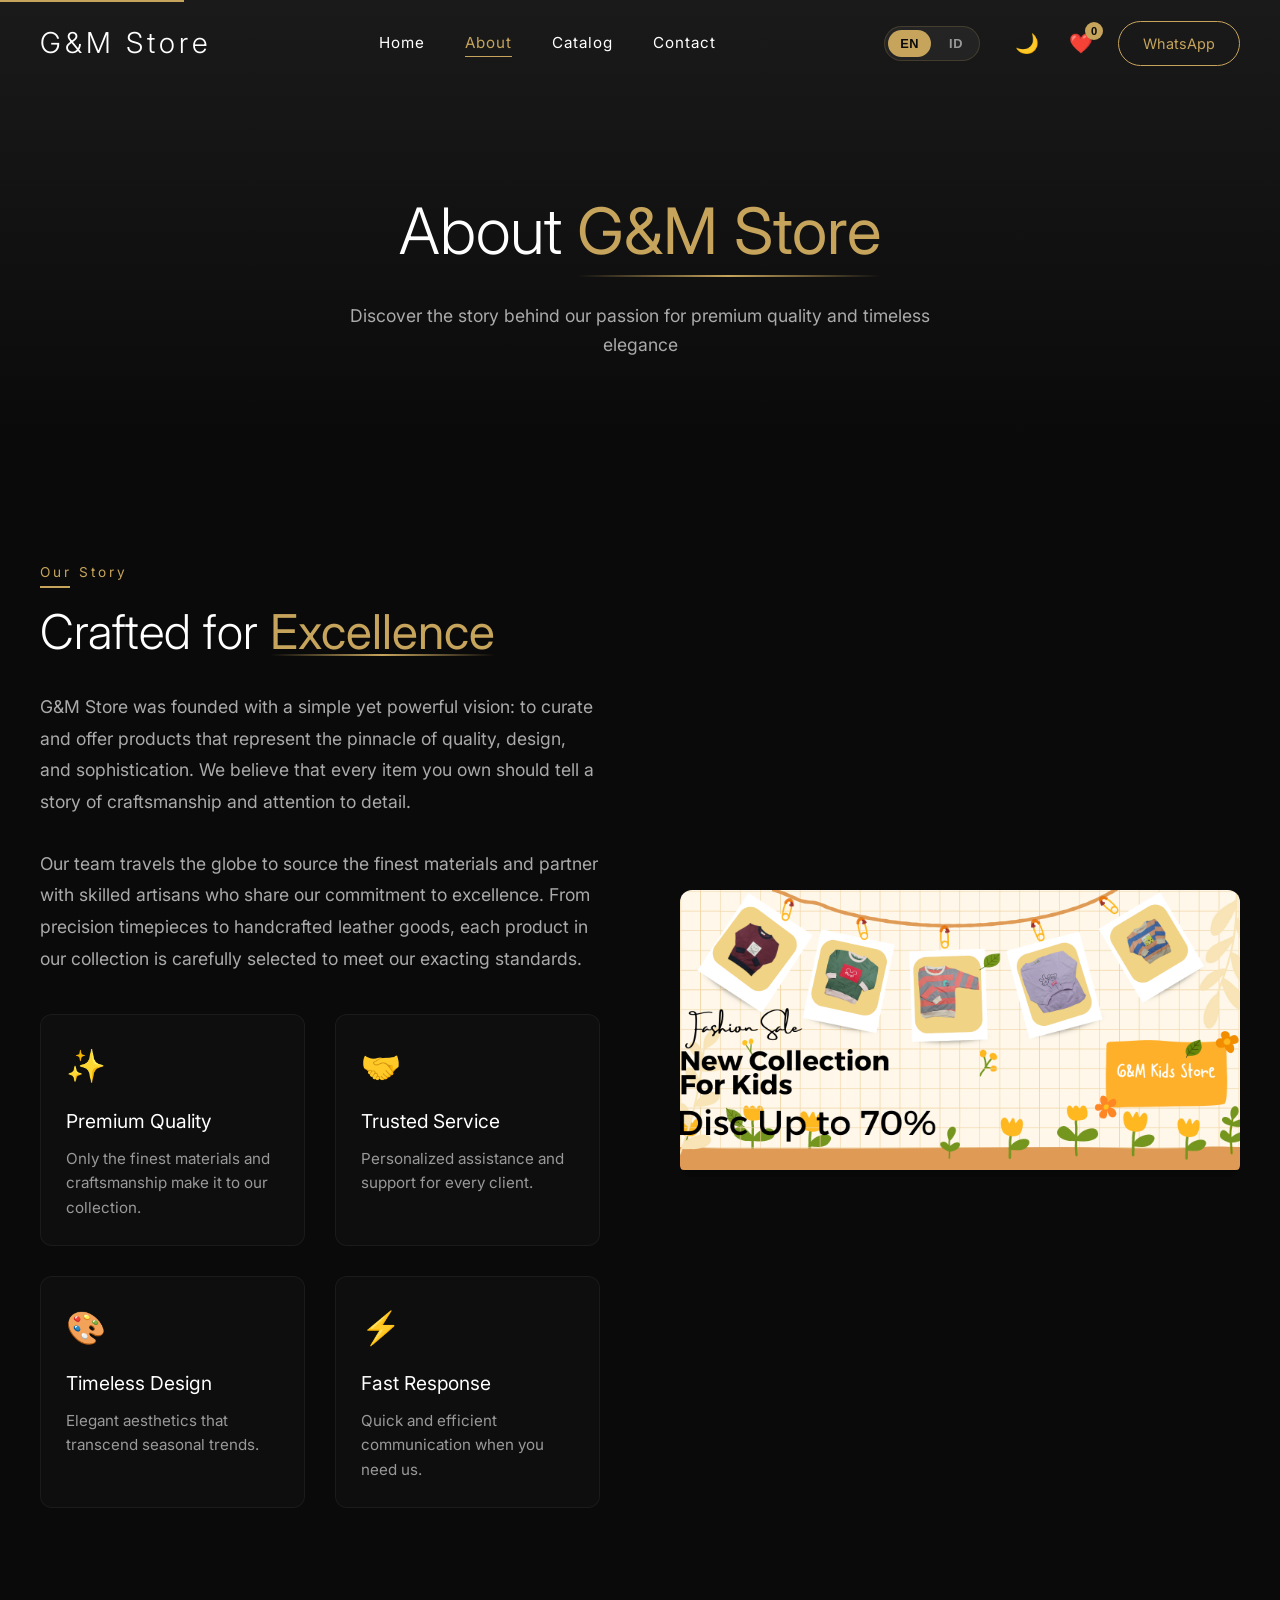
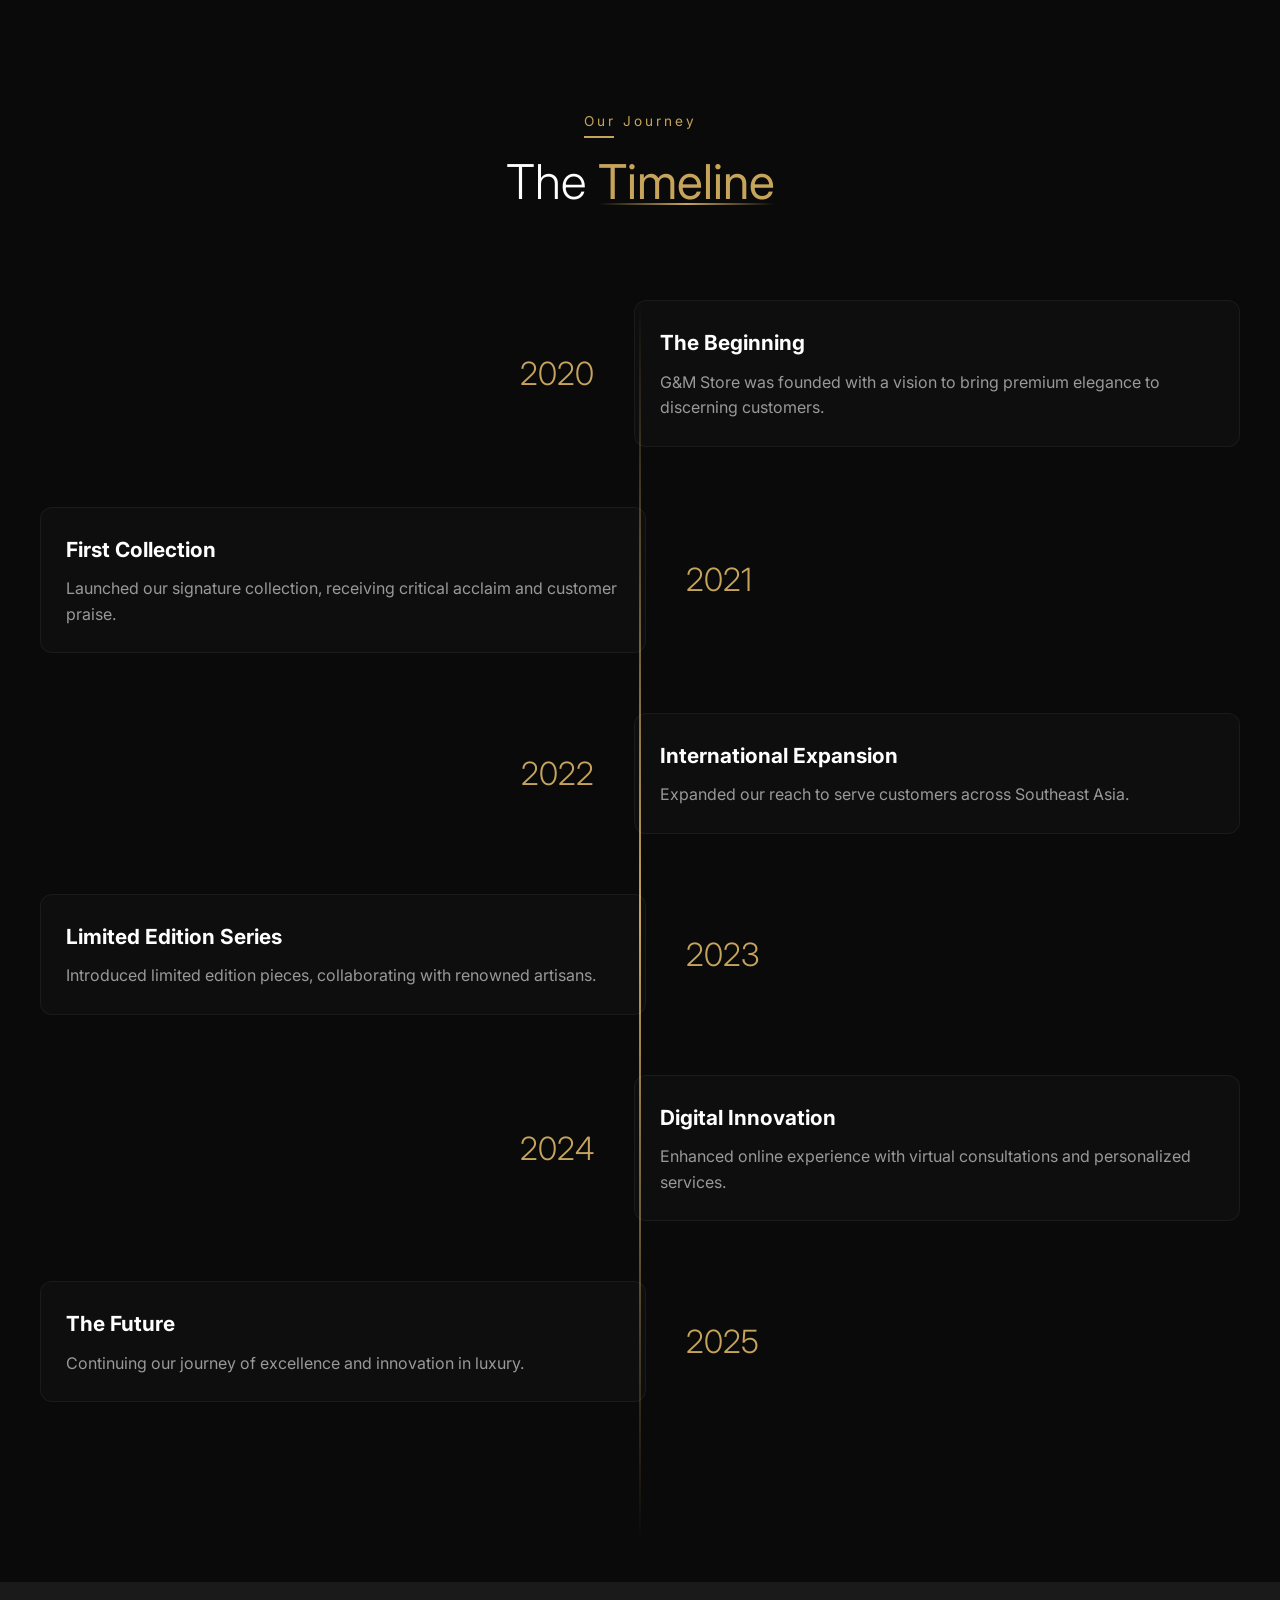
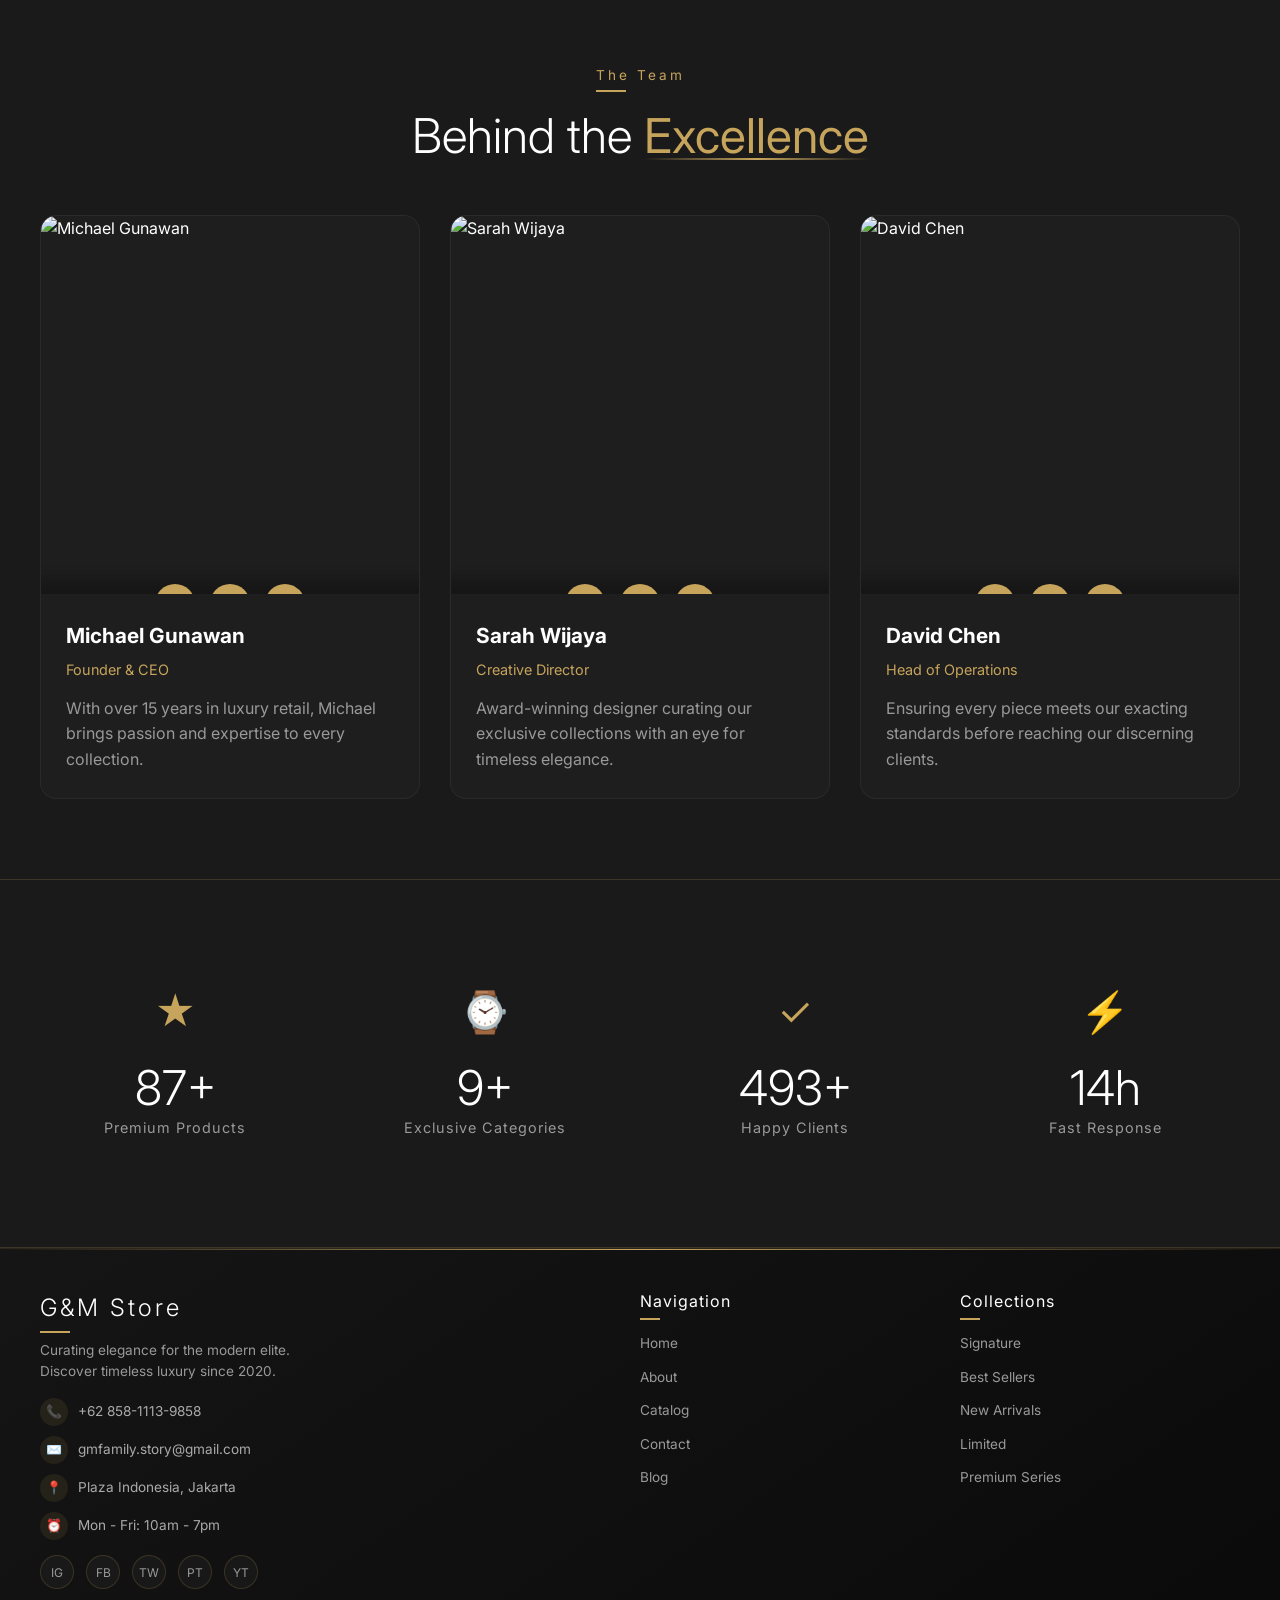
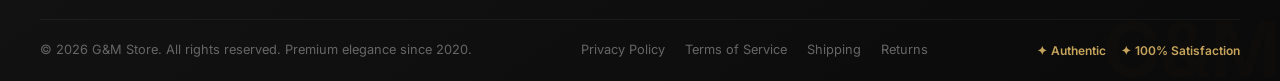
==== commit 415b191a: "first local commit" ====
--- a/about.html
+++ b/about.html
@@ -1,493 +1,493 @@
-<!doctype html>
-<html lang="en">
-  <head>
-    <meta charset="UTF-8" />
-    <meta name="viewport" content="width=device-width, initial-scale=1.0" />
-    <meta
-      name="description"
-      content="G&M Store - Discover the story behind our passion for premium quality and timeless elegance."
-    />
-    <title>G&M Store | About Us - Premium Collection</title>
-    <link rel="stylesheet" href="style.css" />
-    <link rel="stylesheet" href="responsive.css" />
-    <link
-      href="https://fonts.googleapis.com/css2?family=Playfair+Display:wght@300;400;500;600;700&family=Inter:wght@300;400;500;600&display=swap"
-      rel="stylesheet"
-    />
-    <link rel="icon" type="image/png" href="image/favicon.png" />
-  </head>
-  <body>
-    <a href="#main-content" class="skip-link">Skip to main content</a>
-
-    <header id="navbar">
-      <div class="nav-container">
-        <a href="index.html" class="logo" aria-label="G&M Store Home"
-          >G&M Store</a
-        >
-        <nav class="nav-menu" id="navMenu" aria-label="Main navigation">
-          <ul class="nav-list">
-            <li>
-              <a href="index.html" class="nav-link" data-i18n="nav.home"
-                >Home</a
-              >
-            </li>
-            <li>
-              <a
-                href="about.html"
-                class="nav-link active"
-                aria-current="page"
-                data-i18n="nav.about"
-                >About</a
-              >
-            </li>
-            <li>
-              <a href="catalog.html" class="nav-link" data-i18n="nav.catalog"
-                >Catalog</a
-              >
-            </li>
-            <li>
-              <a href="contact.html" class="nav-link" data-i18n="nav.contact"
-                >Contact</a
-              >
-            </li>
-          </ul>
-        </nav>
-        <div class="nav-actions">
-          <button
-            class="theme-toggle"
-            id="themeToggle"
-            aria-label="Toggle dark mode"
-          >
-            <span class="theme-icon">🌙</span>
-          </button>
-          <button
-            class="wishlist-indicator"
-            id="wishlistIndicator"
-            aria-label="Wishlist"
-          >
-            <span class="wishlist-icon">❤️</span>
-            <span class="wishlist-count" id="wishlistCount">0</span>
-          </button>
-          <a
-            href="https://wa.me/6285811139858?text=Hello%20G%26M%20Store%2C%20I%20need%20a%20premium%20product%20information"
-            target="_blank"
-            rel="noopener noreferrer"
-            class="btn-whatsapp nav-wa"
-            aria-label="Chat on WhatsApp"
-            data-i18n="nav.whatsapp"
-            >WhatsApp</a
-          >
-          <button
-            class="hamburger"
-            id="hamburger"
-            aria-label="Menu"
-            aria-expanded="false"
-          >
-            <span></span>
-            <span></span>
-            <span></span>
-          </button>
-        </div>
-      </div>
-    </header>
-
-    <section class="page-header">
-      <div class="container">
-        <h1 data-i18n="about.header.title">
-          About <span class="gold-text">G&M Store</span>
-        </h1>
-        <p data-i18n="about.header.text">
-          Discover the story behind our passion for premium quality and timeless
-          elegance
-        </p>
-      </div>
-    </section>
-
-    <main id="main-content">
-      <section class="about-detail">
-        <div class="container">
-          <div class="about-grid">
-            <div class="about-content">
-              <span class="section-badge" data-i18n="about.story.badge"
-                >Our Story</span
-              >
-              <h2 class="section-title" data-i18n="about.story.title">
-                Crafted for <span class="gold-text">Excellence</span>
-              </h2>
-              <p class="about-text" data-i18n="about.story.text1">
-                G&M Store was founded with a simple yet powerful vision: to
-                curate and offer products that represent the pinnacle of
-                quality, design, and sophistication. We believe that every item
-                you own should tell a story of craftsmanship and attention to
-                detail.
-              </p>
-              <p class="about-text" data-i18n="about.story.text2">
-                Our team travels the globe to source the finest materials and
-                partner with skilled artisans who share our commitment to
-                excellence. From precision timepieces to handcrafted leather
-                goods, each product in our collection is carefully selected to
-                meet our exacting standards.
-              </p>
-              <div class="values-grid">
-                <div class="value-item">
-                  <div class="value-icon">✨</div>
-                  <h3 data-i18n="about.value1.title">Premium Quality</h3>
-                  <p data-i18n="about.value1.text">
-                    Only the finest materials and craftsmanship make it to our
-                    collection.
-                  </p>
-                </div>
-                <div class="value-item">
-                  <div class="value-icon">🤝</div>
-                  <h3 data-i18n="about.value2.title">Trusted Service</h3>
-                  <p data-i18n="about.value2.text">
-                    Personalized assistance and support for every client.
-                  </p>
-                </div>
-                <div class="value-item">
-                  <div class="value-icon">🎨</div>
-                  <h3 data-i18n="about.value3.title">Timeless Design</h3>
-                  <p data-i18n="about.value3.text">
-                    Elegant aesthetics that transcend seasonal trends.
-                  </p>
-                </div>
-                <div class="value-item">
-                  <div class="value-icon">⚡</div>
-                  <h3 data-i18n="about.value4.title">Fast Response</h3>
-                  <p data-i18n="about.value4.text">
-                    Quick and efficient communication when you need us.
-                  </p>
-                </div>
-              </div>
-            </div>
-            <div class="about-image">
-              <img
-                src="image/banner-web.png"
-                alt="G&M Store Premium Banner"
-                loading="lazy"
-                onerror="
-                  this.src =
-                    'https://via.placeholder.com/600x400/1a1a1a/c6a45c?text=G%26M+Store'
-                "
-              />
-            </div>
-          </div>
-        </div>
-      </section>
-
-      <section class="timeline-section">
-        <div class="container">
-          <div class="section-header centered">
-            <span class="section-badge" data-i18n="about.journey"
-              >Our Journey</span
-            >
-            <h2 class="section-title" data-i18n="about.timeline.title">
-              The <span class="gold-text">Timeline</span>
-            </h2>
-          </div>
-          <div class="timeline" id="timeline"></div>
-        </div>
-      </section>
-
-      <section class="team-section">
-        <div class="container">
-          <div class="section-header centered">
-            <span class="section-badge" data-i18n="about.team">The Team</span>
-            <h2 class="section-title" data-i18n="about.team.title">
-              Behind the <span class="gold-text">Excellence</span>
-            </h2>
-          </div>
-          <div class="team-grid" id="teamGrid"></div>
-        </div>
-      </section>
-
-      <section class="stats">
-        <div class="container">
-          <div class="stats-grid">
-            <div class="stat-item">
-              <div class="stat-icon">★</div>
-              <div class="stat-number" data-target="150" data-suffix="+">0</div>
-              <div class="stat-label" data-i18n="stats.products">
-                Premium Products
-              </div>
-            </div>
-            <div class="stat-item">
-              <div class="stat-icon">⌚</div>
-              <div class="stat-number" data-target="15" data-suffix="">0</div>
-              <div class="stat-label" data-i18n="stats.categories">
-                Exclusive Categories
-              </div>
-            </div>
-            <div class="stat-item">
-              <div class="stat-icon">✓</div>
-              <div class="stat-number" data-target="850" data-suffix="+">0</div>
-              <div class="stat-label" data-i18n="stats.clients">
-                Happy Clients
-              </div>
-            </div>
-            <div class="stat-item">
-              <div class="stat-icon">⚡</div>
-              <div class="stat-number" data-target="24" data-suffix="h">0</div>
-              <div class="stat-label" data-i18n="stats.response">
-                Fast Response
-              </div>
-            </div>
-          </div>
-        </div>
-      </section>
-    </main>
-
-    <footer class="footer" aria-label="Footer">
-      <div class="container">
-        <div class="footer-grid">
-          <div class="footer-brand">
-            <h3>G&M Store</h3>
-            <p data-i18n="footer.brand.text">
-              Curating elegance for the modern elite. Discover timeless luxury
-              since 2020.
-            </p>
-            <div class="footer-contact-item">
-              <div class="footer-contact-icon" aria-hidden="true">📞</div>
-              <a
-                href="https://wa.me/6285811139858"
-                target="_blank"
-                rel="noopener noreferrer"
-                >+62 858-1113-9858</a
-              >
-            </div>
-            <div class="footer-contact-item">
-              <div class="footer-contact-icon" aria-hidden="true">✉️</div>
-              <a href="mailto:gmfamily.story@gmail.com"
-                >gmfamily.story@gmail.com</a
-              >
-            </div>
-            <div class="footer-contact-item">
-              <div class="footer-contact-icon" aria-hidden="true">📍</div>
-              <span>Plaza Indonesia, Jakarta</span>
-            </div>
-            <div class="footer-contact-item">
-              <div class="footer-contact-icon" aria-hidden="true">⏰</div>
-              <span>Mon - Fri: 10am - 7pm</span>
-            </div>
-            <div class="footer-social">
-              <a
-                href="#"
-                class="social-icon"
-                target="_blank"
-                rel="noopener noreferrer"
-                aria-label="Instagram"
-                >IG</a
-              >
-              <a
-                href="#"
-                class="social-icon"
-                target="_blank"
-                rel="noopener noreferrer"
-                aria-label="Facebook"
-                >FB</a
-              >
-              <a
-                href="#"
-                class="social-icon"
-                target="_blank"
-                rel="noopener noreferrer"
-                aria-label="Twitter"
-                >TW</a
-              >
-              <a
-                href="#"
-                class="social-icon"
-                target="_blank"
-                rel="noopener noreferrer"
-                aria-label="Pinterest"
-                >PT</a
-              >
-              <a
-                href="#"
-                class="social-icon"
-                target="_blank"
-                rel="noopener noreferrer"
-                aria-label="YouTube"
-                >YT</a
-              >
-            </div>
-          </div>
-          <div class="footer-links">
-            <h4 data-i18n="footer.navigation">Navigation</h4>
-            <ul>
-              <li><a href="index.html" data-i18n="nav.home">Home</a></li>
-              <li><a href="about.html" data-i18n="nav.about">About Us</a></li>
-              <li>
-                <a href="catalog.html" data-i18n="nav.catalog">Catalog</a>
-              </li>
-              <li>
-                <a href="contact.html" data-i18n="nav.contact">Contact</a>
-              </li>
-              <li><a href="#">Blog</a></li>
-            </ul>
-          </div>
-          <div class="footer-links">
-            <h4 data-i18n="footer.collections">Collections</h4>
-            <ul>
-              <li>
-                <a
-                  href="catalog.html?category=Signature"
-                  data-i18n="featured.tab.signature"
-                  >Signature Collection</a
-                >
-              </li>
-              <li>
-                <a
-                  href="catalog.html?category=Best Seller"
-                  data-i18n="featured.tab.bestseller"
-                  >Best Sellers</a
-                >
-              </li>
-              <li>
-                <a
-                  href="catalog.html?category=New Arrival"
-                  data-i18n="featured.tab.new"
-                  >New Arrivals</a
-                >
-              </li>
-              <li>
-                <a
-                  href="catalog.html?category=Limited Edition"
-                  data-i18n="featured.tab.limited"
-                  >Limited Edition</a
-                >
-              </li>
-              <li>
-                <a href="catalog.html?category=Premium Series"
-                  >Premium Series</a
-                >
-              </li>
-            </ul>
-          </div>
-        </div>
-        <div class="footer-bottom">
-          <div class="footer-copyright">
-            <p data-i18n="footer.copyright">
-              © 2026 G&M Store. All rights reserved. Premium elegance since
-              2020.
-            </p>
-          </div>
-          <div class="footer-bottom-links">
-            <a href="#" data-i18n="footer.privacy">Privacy Policy</a>
-            <a href="#" data-i18n="footer.terms">Terms of Service</a>
-            <a href="#" data-i18n="footer.shipping">Shipping</a>
-            <a href="#" data-i18n="footer.returns">Returns</a>
-          </div>
-          <div class="footer-certification">
-            <div class="cert-badge">
-              <span>✦</span> <span data-i18n="footer.authentic">Authentic</span>
-            </div>
-            <div class="cert-badge">
-              <span>✦</span>
-              <span data-i18n="footer.satisfaction">100% Satisfaction</span>
-            </div>
-          </div>
-        </div>
-      </div>
-    </footer>
-
-    <div id="quickViewModal" class="modal" aria-hidden="true">
-      <div class="modal-overlay" tabindex="-1"></div>
-      <div
-        class="modal-content"
-        role="dialog"
-        aria-modal="true"
-        aria-labelledby="modalTitle"
-      >
-        <button class="modal-close" aria-label="Close modal">&times;</button>
-        <div class="modal-grid">
-          <div class="modal-image">
-            <img
-              src=""
-              alt="Product Image"
-              id="modalProductImage"
-              loading="lazy"
-            />
-          </div>
-          <div class="modal-details">
-            <span class="modal-category" id="modalProductCategory"></span>
-            <h2 class="modal-title" id="modalProductName"></h2>
-            <div class="modal-rating">
-              <span class="stars" id="modalProductStars">★★★★★</span>
-              <span class="rating-text" id="modalProductReviews"></span>
-            </div>
-            <p class="modal-description" id="modalProductDescription"></p>
-
-            <div class="modal-specs">
-              <div class="spec-item">
-                <span class="spec-label" data-i18n="modal.material"
-                  >Material</span
-                >
-                <span class="spec-value" id="modalProductMaterial"></span>
-              </div>
-              <div class="spec-item">
-                <span class="spec-label" data-i18n="modal.origin">Origin</span>
-                <span class="spec-value" id="modalProductOrigin"></span>
-              </div>
-              <div class="spec-item">
-                <span class="spec-label" data-i18n="modal.warranty"
-                  >Warranty</span
-                >
-                <span class="spec-value" id="modalProductWarranty"></span>
-              </div>
-              <div class="spec-item">
-                <span class="spec-label" data-i18n="modal.availability"
-                  >Availability</span
-                >
-                <span class="spec-value" id="modalProductStock"></span>
-              </div>
-            </div>
-
-            <div class="modal-price">
-              <span class="price-label" data-i18n="modal.price">Price</span>
-              <span class="price-value" id="modalProductPrice"></span>
-            </div>
-
-            <div class="modal-actions">
-              <a
-                href="#"
-                id="modalWhatsAppBtn"
-                target="_blank"
-                rel="noopener noreferrer"
-                class="btn-primary modal-wa"
-                data-i18n="modal.wa"
-                >Chat WhatsApp</a
-              >
-              <button
-                class="btn-outline modal-wishlist"
-                id="modalWishlistBtn"
-                data-i18n="modal.wishlist.add"
-              >
-                Add to Wishlist
-              </button>
-            </div>
-
-            <div class="modal-features" id="modalFeatures"></div>
-          </div>
-        </div>
-      </div>
-    </div>
-
-    <div id="toast" class="toast" role="alert" aria-live="assertive"></div>
-
-    <!-- HANYA SATU, jangan dobel -->
-    <button id="backToTop" class="back-to-top" aria-label="Back to top">
-      ↑
-    </button>
-
-    <script src="js/i18n/en.js"></script>
-    <script src="js/i18n/id.js"></script>
-    <script src="js/i18n/i18n.js"></script>
-    <script src="js/data/products.js"></script>
-    <script src="js/utils/helpers.js"></script>
-    <script src="js/components/wishlist.js"></script>
-    <script src="js/components/modal.js"></script>
-    <script src="js/main.js"></script>
-    <script src="js/about.js"></script>
-  </body>
-</html>
+<!doctype html>
+<html lang="en">
+  <head>
+    <meta charset="UTF-8" />
+    <meta name="viewport" content="width=device-width, initial-scale=1.0" />
+    <meta
+      name="description"
+      content="G&M Store - Discover the story behind our passion for premium quality and timeless elegance."
+    />
+    <title>G&M Store | About Us - Premium Collection</title>
+    <link rel="stylesheet" href="style.css" />
+    <link rel="stylesheet" href="responsive.css" />
+    <link
+      href="https://fonts.googleapis.com/css2?family=Playfair+Display:wght@300;400;500;600;700&family=Inter:wght@300;400;500;600&display=swap"
+      rel="stylesheet"
+    />
+    <link rel="icon" type="image/png" href="image/favicon.png" />
+  </head>
+  <body>
+    <a href="#main-content" class="skip-link">Skip to main content</a>
+
+    <header id="navbar">
+      <div class="nav-container">
+        <a href="index.html" class="logo" aria-label="G&M Store Home"
+          >G&M Store</a
+        >
+        <nav class="nav-menu" id="navMenu" aria-label="Main navigation">
+          <ul class="nav-list">
+            <li>
+              <a href="index.html" class="nav-link" data-i18n="nav.home"
+                >Home</a
+              >
+            </li>
+            <li>
+              <a
+                href="about.html"
+                class="nav-link active"
+                aria-current="page"
+                data-i18n="nav.about"
+                >About</a
+              >
+            </li>
+            <li>
+              <a href="catalog.html" class="nav-link" data-i18n="nav.catalog"
+                >Catalog</a
+              >
+            </li>
+            <li>
+              <a href="contact.html" class="nav-link" data-i18n="nav.contact"
+                >Contact</a
+              >
+            </li>
+          </ul>
+        </nav>
+        <div class="nav-actions">
+          <button
+            class="theme-toggle"
+            id="themeToggle"
+            aria-label="Toggle dark mode"
+          >
+            <span class="theme-icon">🌙</span>
+          </button>
+          <button
+            class="wishlist-indicator"
+            id="wishlistIndicator"
+            aria-label="Wishlist"
+          >
+            <span class="wishlist-icon">❤️</span>
+            <span class="wishlist-count" id="wishlistCount">0</span>
+          </button>
+          <a
+            href="https://wa.me/6285811139858?text=Hello%20G%26M%20Store%2C%20I%20need%20a%20premium%20product%20information"
+            target="_blank"
+            rel="noopener noreferrer"
+            class="btn-whatsapp nav-wa"
+            aria-label="Chat on WhatsApp"
+            data-i18n="nav.whatsapp"
+            >WhatsApp</a
+          >
+          <button
+            class="hamburger"
+            id="hamburger"
+            aria-label="Menu"
+            aria-expanded="false"
+          >
+            <span></span>
+            <span></span>
+            <span></span>
+          </button>
+        </div>
+      </div>
+    </header>
+
+    <section class="page-header">
+      <div class="container">
+        <h1 data-i18n="about.header.title">
+          About <span class="gold-text">G&M Store</span>
+        </h1>
+        <p data-i18n="about.header.text">
+          Discover the story behind our passion for premium quality and timeless
+          elegance
+        </p>
+      </div>
+    </section>
+
+    <main id="main-content">
+      <section class="about-detail">
+        <div class="container">
+          <div class="about-grid">
+            <div class="about-content">
+              <span class="section-badge" data-i18n="about.story.badge"
+                >Our Story</span
+              >
+              <h2 class="section-title" data-i18n="about.story.title">
+                Crafted for <span class="gold-text">Excellence</span>
+              </h2>
+              <p class="about-text" data-i18n="about.story.text1">
+                G&M Store was founded with a simple yet powerful vision: to
+                curate and offer products that represent the pinnacle of
+                quality, design, and sophistication. We believe that every item
+                you own should tell a story of craftsmanship and attention to
+                detail.
+              </p>
+              <p class="about-text" data-i18n="about.story.text2">
+                Our team travels the globe to source the finest materials and
+                partner with skilled artisans who share our commitment to
+                excellence. From precision timepieces to handcrafted leather
+                goods, each product in our collection is carefully selected to
+                meet our exacting standards.
+              </p>
+              <div class="values-grid">
+                <div class="value-item">
+                  <div class="value-icon">✨</div>
+                  <h3 data-i18n="about.value1.title">Premium Quality</h3>
+                  <p data-i18n="about.value1.text">
+                    Only the finest materials and craftsmanship make it to our
+                    collection.
+                  </p>
+                </div>
+                <div class="value-item">
+                  <div class="value-icon">🤝</div>
+                  <h3 data-i18n="about.value2.title">Trusted Service</h3>
+                  <p data-i18n="about.value2.text">
+                    Personalized assistance and support for every client.
+                  </p>
+                </div>
+                <div class="value-item">
+                  <div class="value-icon">🎨</div>
+                  <h3 data-i18n="about.value3.title">Timeless Design</h3>
+                  <p data-i18n="about.value3.text">
+                    Elegant aesthetics that transcend seasonal trends.
+                  </p>
+                </div>
+                <div class="value-item">
+                  <div class="value-icon">⚡</div>
+                  <h3 data-i18n="about.value4.title">Fast Response</h3>
+                  <p data-i18n="about.value4.text">
+                    Quick and efficient communication when you need us.
+                  </p>
+                </div>
+              </div>
+            </div>
+            <div class="about-image">
+              <img
+                src="image/banner-web.png"
+                alt="G&M Store Premium Banner"
+                loading="lazy"
+                onerror="
+                  this.src =
+                    'https://via.placeholder.com/600x400/1a1a1a/c6a45c?text=G%26M+Store'
+                "
+              />
+            </div>
+          </div>
+        </div>
+      </section>
+
+      <section class="timeline-section">
+        <div class="container">
+          <div class="section-header centered">
+            <span class="section-badge" data-i18n="about.journey"
+              >Our Journey</span
+            >
+            <h2 class="section-title" data-i18n="about.timeline.title">
+              The <span class="gold-text">Timeline</span>
+            </h2>
+          </div>
+          <div class="timeline" id="timeline"></div>
+        </div>
+      </section>
+
+      <section class="team-section">
+        <div class="container">
+          <div class="section-header centered">
+            <span class="section-badge" data-i18n="about.team">The Team</span>
+            <h2 class="section-title" data-i18n="about.team.title">
+              Behind the <span class="gold-text">Excellence</span>
+            </h2>
+          </div>
+          <div class="team-grid" id="teamGrid"></div>
+        </div>
+      </section>
+
+      <section class="stats">
+        <div class="container">
+          <div class="stats-grid">
+            <div class="stat-item">
+              <div class="stat-icon">★</div>
+              <div class="stat-number" data-target="150" data-suffix="+">0</div>
+              <div class="stat-label" data-i18n="stats.products">
+                Premium Products
+              </div>
+            </div>
+            <div class="stat-item">
+              <div class="stat-icon">⌚</div>
+              <div class="stat-number" data-target="15" data-suffix="">0</div>
+              <div class="stat-label" data-i18n="stats.categories">
+                Exclusive Categories
+              </div>
+            </div>
+            <div class="stat-item">
+              <div class="stat-icon">✓</div>
+              <div class="stat-number" data-target="850" data-suffix="+">0</div>
+              <div class="stat-label" data-i18n="stats.clients">
+                Happy Clients
+              </div>
+            </div>
+            <div class="stat-item">
+              <div class="stat-icon">⚡</div>
+              <div class="stat-number" data-target="24" data-suffix="h">0</div>
+              <div class="stat-label" data-i18n="stats.response">
+                Fast Response
+              </div>
+            </div>
+          </div>
+        </div>
+      </section>
+    </main>
+
+    <footer class="footer" aria-label="Footer">
+      <div class="container">
+        <div class="footer-grid">
+          <div class="footer-brand">
+            <h3>G&M Store</h3>
+            <p data-i18n="footer.brand.text">
+              Curating elegance for the modern elite. Discover timeless luxury
+              since 2020.
+            </p>
+            <div class="footer-contact-item">
+              <div class="footer-contact-icon" aria-hidden="true">📞</div>
+              <a
+                href="https://wa.me/6285811139858"
+                target="_blank"
+                rel="noopener noreferrer"
+                >+62 858-1113-9858</a
+              >
+            </div>
+            <div class="footer-contact-item">
+              <div class="footer-contact-icon" aria-hidden="true">✉️</div>
+              <a href="mailto:gmfamily.story@gmail.com"
+                >gmfamily.story@gmail.com</a
+              >
+            </div>
+            <div class="footer-contact-item">
+              <div class="footer-contact-icon" aria-hidden="true">📍</div>
+              <span>Plaza Indonesia, Jakarta</span>
+            </div>
+            <div class="footer-contact-item">
+              <div class="footer-contact-icon" aria-hidden="true">⏰</div>
+              <span>Mon - Fri: 10am - 7pm</span>
+            </div>
+            <div class="footer-social">
+              <a
+                href="#"
+                class="social-icon"
+                target="_blank"
+                rel="noopener noreferrer"
+                aria-label="Instagram"
+                >IG</a
+              >
+              <a
+                href="#"
+                class="social-icon"
+                target="_blank"
+                rel="noopener noreferrer"
+                aria-label="Facebook"
+                >FB</a
+              >
+              <a
+                href="#"
+                class="social-icon"
+                target="_blank"
+                rel="noopener noreferrer"
+                aria-label="Twitter"
+                >TW</a
+              >
+              <a
+                href="#"
+                class="social-icon"
+                target="_blank"
+                rel="noopener noreferrer"
+                aria-label="Pinterest"
+                >PT</a
+              >
+              <a
+                href="#"
+                class="social-icon"
+                target="_blank"
+                rel="noopener noreferrer"
+                aria-label="YouTube"
+                >YT</a
+              >
+            </div>
+          </div>
+          <div class="footer-links">
+            <h4 data-i18n="footer.navigation">Navigation</h4>
+            <ul>
+              <li><a href="index.html" data-i18n="nav.home">Home</a></li>
+              <li><a href="about.html" data-i18n="nav.about">About Us</a></li>
+              <li>
+                <a href="catalog.html" data-i18n="nav.catalog">Catalog</a>
+              </li>
+              <li>
+                <a href="contact.html" data-i18n="nav.contact">Contact</a>
+              </li>
+              <li><a href="#">Blog</a></li>
+            </ul>
+          </div>
+          <div class="footer-links">
+            <h4 data-i18n="footer.collections">Collections</h4>
+            <ul>
+              <li>
+                <a
+                  href="catalog.html?category=Signature"
+                  data-i18n="featured.tab.signature"
+                  >Signature Collection</a
+                >
+              </li>
+              <li>
+                <a
+                  href="catalog.html?category=Best Seller"
+                  data-i18n="featured.tab.bestseller"
+                  >Best Sellers</a
+                >
+              </li>
+              <li>
+                <a
+                  href="catalog.html?category=New Arrival"
+                  data-i18n="featured.tab.new"
+                  >New Arrivals</a
+                >
+              </li>
+              <li>
+                <a
+                  href="catalog.html?category=Limited Edition"
+                  data-i18n="featured.tab.limited"
+                  >Limited Edition</a
+                >
+              </li>
+              <li>
+                <a href="catalog.html?category=Premium Series"
+                  >Premium Series</a
+                >
+              </li>
+            </ul>
+          </div>
+        </div>
+        <div class="footer-bottom">
+          <div class="footer-copyright">
+            <p data-i18n="footer.copyright">
+              © 2026 G&M Store. All rights reserved. Premium elegance since
+              2020.
+            </p>
+          </div>
+          <div class="footer-bottom-links">
+            <a href="#" data-i18n="footer.privacy">Privacy Policy</a>
+            <a href="#" data-i18n="footer.terms">Terms of Service</a>
+            <a href="#" data-i18n="footer.shipping">Shipping</a>
+            <a href="#" data-i18n="footer.returns">Returns</a>
+          </div>
+          <div class="footer-certification">
+            <div class="cert-badge">
+              <span>✦</span> <span data-i18n="footer.authentic">Authentic</span>
+            </div>
+            <div class="cert-badge">
+              <span>✦</span>
+              <span data-i18n="footer.satisfaction">100% Satisfaction</span>
+            </div>
+          </div>
+        </div>
+      </div>
+    </footer>
+
+    <div id="quickViewModal" class="modal" aria-hidden="true">
+      <div class="modal-overlay" tabindex="-1"></div>
+      <div
+        class="modal-content"
+        role="dialog"
+        aria-modal="true"
+        aria-labelledby="modalTitle"
+      >
+        <button class="modal-close" aria-label="Close modal">&times;</button>
+        <div class="modal-grid">
+          <div class="modal-image">
+            <img
+              src=""
+              alt="Product Image"
+              id="modalProductImage"
+              loading="lazy"
+            />
+          </div>
+          <div class="modal-details">
+            <span class="modal-category" id="modalProductCategory"></span>
+            <h2 class="modal-title" id="modalProductName"></h2>
+            <div class="modal-rating">
+              <span class="stars" id="modalProductStars">★★★★★</span>
+              <span class="rating-text" id="modalProductReviews"></span>
+            </div>
+            <p class="modal-description" id="modalProductDescription"></p>
+
+            <div class="modal-specs">
+              <div class="spec-item">
+                <span class="spec-label" data-i18n="modal.material"
+                  >Material</span
+                >
+                <span class="spec-value" id="modalProductMaterial"></span>
+              </div>
+              <div class="spec-item">
+                <span class="spec-label" data-i18n="modal.origin">Origin</span>
+                <span class="spec-value" id="modalProductOrigin"></span>
+              </div>
+              <div class="spec-item">
+                <span class="spec-label" data-i18n="modal.warranty"
+                  >Warranty</span
+                >
+                <span class="spec-value" id="modalProductWarranty"></span>
+              </div>
+              <div class="spec-item">
+                <span class="spec-label" data-i18n="modal.availability"
+                  >Availability</span
+                >
+                <span class="spec-value" id="modalProductStock"></span>
+              </div>
+            </div>
+
+            <div class="modal-price">
+              <span class="price-label" data-i18n="modal.price">Price</span>
+              <span class="price-value" id="modalProductPrice"></span>
+            </div>
+
+            <div class="modal-actions">
+              <a
+                href="#"
+                id="modalWhatsAppBtn"
+                target="_blank"
+                rel="noopener noreferrer"
+                class="btn-primary modal-wa"
+                data-i18n="modal.wa"
+                >Chat WhatsApp</a
+              >
+              <button
+                class="btn-outline modal-wishlist"
+                id="modalWishlistBtn"
+                data-i18n="modal.wishlist.add"
+              >
+                Add to Wishlist
+              </button>
+            </div>
+
+            <div class="modal-features" id="modalFeatures"></div>
+          </div>
+        </div>
+      </div>
+    </div>
+
+    <div id="toast" class="toast" role="alert" aria-live="assertive"></div>
+
+    <!-- HANYA SATU, jangan dobel -->
+    <button id="backToTop" class="back-to-top" aria-label="Back to top">
+      ↑
+    </button>
+
+    <script src="js/i18n/en.js"></script>
+    <script src="js/i18n/id.js"></script>
+    <script src="js/i18n/i18n.js"></script>
+    <script src="js/data/products.js"></script>
+    <script src="js/utils/helpers.js"></script>
+    <script src="js/components/wishlist.js"></script>
+    <script src="js/components/modal.js"></script>
+    <script src="js/main.js"></script>
+    <script src="js/about.js"></script>
+  </body>
+</html>
--- a/style.css
+++ b/style.css
@@ -1,2681 +1,2681 @@
-:root {
-  /* Color System */
-  --black: #0a0a0a;
-  --black-light: #1a1a1a;
-  --charcoal: #2a2a2a;
-  --dark-gray: #3a3a3a;
-  --light-gray: #f5f5f5;
-  --white: #ffffff;
-  --gold: #c6a45c;
-  --gold-light: #d4b47c;
-  --gold-dark: #b08c4a;
-  --beige: #f8f5f0;
-
-  /* Typography */
-  --font-primary:
-    "Inter", -apple-system, BlinkMacSystemFont, "Segoe UI", sans-serif;
-  --font-secondary: "Playfair Display", serif;
-
-  /* Spacing */
-  --spacing-xs: 0.5rem;
-  --spacing-sm: 1rem;
-  --spacing-md: 1.5rem;
-  --spacing-lg: 2rem;
-  --spacing-xl: 3rem;
-  --spacing-xxl: 5rem;
-
-  /* Effects */
-  --shadow-sm: 0 5px 15px rgba(0, 0, 0, 0.1);
-  --shadow-md: 0 10px 30px rgba(0, 0, 0, 0.15);
-  --shadow-lg: 0 20px 40px rgba(0, 0, 0, 0.2);
-  --shadow-gold: 0 10px 30px rgba(198, 164, 92, 0.2);
-
-  --transition-fast: all 0.2s cubic-bezier(0.165, 0.84, 0.44, 1);
-  --transition-base: all 0.3s cubic-bezier(0.165, 0.84, 0.44, 1);
-  --transition-slow: all 0.5s cubic-bezier(0.165, 0.84, 0.44, 1);
-
-  /* Z-index layers */
-  --z-below: -1;
-  --z-normal: 1;
-  --z-above: 10;
-  --z-dropdown: 100;
-  --z-sticky: 200;
-  --z-fixed: 300;
-  --z-modal: 400;
-  --z-popover: 500;
-  --z-tooltip: 600;
-  --z-toast: 700;
-}
-
-/* Reset & Base */
-* {
-  margin: 0;
-  padding: 0;
-  box-sizing: border-box;
-}
-
-html {
-  scroll-behavior: smooth;
-  scroll-padding-top: 80px;
-}
-
-body {
-  font-family: var(--font-primary);
-  background-color: var(--black);
-  color: var(--white);
-  line-height: 1.6;
-  overflow-x: hidden;
-  -webkit-font-smoothing: antialiased;
-  -moz-osx-font-smoothing: grayscale;
-}
-
-/* Accessibility */
-.skip-link {
-  position: absolute;
-  top: -40px;
-  left: 0;
-  background: var(--gold);
-  color: var(--black);
-  padding: 8px 16px;
-  z-index: var(--z-fixed);
-  text-decoration: none;
-  transition: top 0.3s ease;
-}
-
-.skip-link:focus {
-  top: 0;
-}
-
-/* Focus styles */
-:focus-visible {
-  outline: 2px solid var(--gold);
-  outline-offset: 2px;
-}
-
-/* Container */
-.container {
-  max-width: 1400px;
-  margin: 0 auto;
-  padding: 0 40px;
-  width: 100%;
-}
-
-/* Preloader */
-#preloader {
-  position: fixed;
-  top: 0;
-  left: 0;
-  width: 100%;
-  height: 100%;
-  background: var(--black);
-  display: flex;
-  flex-direction: column;
-  justify-content: center;
-  align-items: center;
-  z-index: var(--z-fixed);
-  transition:
-    opacity 0.5s ease,
-    visibility 0.5s ease;
-}
-
-.loader-logo {
-  font-size: clamp(1.5rem, 5vw, 2.5rem);
-  font-weight: 300;
-  letter-spacing: 8px;
-  color: var(--gold);
-  margin-bottom: 20px;
-  opacity: 0;
-  animation: fadeInUp 1s ease forwards 0.5s;
-}
-
-.loader-progress {
-  width: 200px;
-  height: 2px;
-  background: rgba(255, 255, 255, 0.1);
-  border-radius: 2px;
-  overflow: hidden;
-}
-
-.loader-progress-bar {
-  width: 0;
-  height: 100%;
-  background: linear-gradient(90deg, var(--gold), var(--gold-light));
-  animation: progress 2s ease forwards;
-}
-
-@keyframes progress {
-  0% {
-    width: 0;
-  }
-  100% {
-    width: 100%;
-  }
-}
-
-.loader-subtitle {
-  margin-top: 20px;
-  color: #999;
-  font-size: 0.9rem;
-  letter-spacing: 2px;
-  opacity: 0;
-  animation: fadeIn 1s ease forwards 1.5s;
-}
-
-@keyframes fadeInUp {
-  from {
-    opacity: 0;
-    transform: translateY(20px);
-  }
-  to {
-    opacity: 1;
-    transform: translateY(0);
-  }
-}
-
-@keyframes fadeIn {
-  from {
-    opacity: 0;
-  }
-  to {
-    opacity: 1;
-  }
-}
-
-/* Navbar */
-#navbar {
-  position: fixed;
-  top: 0;
-  left: 0;
-  width: 100%;
-  z-index: var(--z-fixed);
-  transition: var(--transition-base);
-  padding: 20px 0;
-  background: transparent;
-}
-
-#navbar.scrolled {
-  background: rgba(10, 10, 10, 0.95);
-  backdrop-filter: blur(10px);
-  -webkit-backdrop-filter: blur(10px);
-  padding: 10px 0;
-  box-shadow: 0 4px 30px rgba(0, 0, 0, 0.1);
-}
-
-.nav-container {
-  max-width: 1400px;
-  margin: 0 auto;
-  padding: 0 40px;
-  display: flex;
-  justify-content: space-between;
-  align-items: center;
-}
-
-.logo {
-  font-size: 1.8rem;
-  font-weight: 300;
-  letter-spacing: 4px;
-  color: var(--white);
-  text-decoration: none;
-  transition: var(--transition-base);
-}
-
-.logo:hover {
-  color: var(--gold);
-}
-
-.nav-list {
-  display: flex;
-  list-style: none;
-  gap: 40px;
-}
-
-.nav-link {
-  color: var(--white);
-  text-decoration: none;
-  font-size: 0.95rem;
-  letter-spacing: 1px;
-  transition: var(--transition-base);
-  position: relative;
-  padding: 5px 0;
-}
-
-.nav-link::after {
-  content: "";
-  position: absolute;
-  bottom: 0;
-  left: 0;
-  width: 0;
-  height: 1px;
-  background: var(--gold);
-  transition: width 0.3s ease;
-}
-
-.nav-link:hover::after,
-.nav-link.active::after {
-  width: 100%;
-}
-
-.nav-link:hover,
-.nav-link.active {
-  color: var(--gold);
-}
-
-.nav-actions {
-  display: flex;
-  align-items: center;
-  gap: 20px;
-}
-
-/* Theme Toggle */
-.theme-toggle {
-  background: transparent;
-  border: none;
-  color: var(--white);
-  font-size: 1.2rem;
-  cursor: pointer;
-  padding: 5px;
-  border-radius: 50%;
-  transition: var(--transition-base);
-}
-
-.theme-toggle:hover {
-  color: var(--gold);
-  transform: rotate(15deg);
-}
-
-/* Wishlist Indicator */
-.wishlist-indicator {
-  background: transparent;
-  border: none;
-  color: var(--white);
-  font-size: 1.2rem;
-  cursor: pointer;
-  position: relative;
-  padding: 5px;
-  transition: var(--transition-base);
-}
-
-.wishlist-indicator:hover {
-  color: var(--gold);
-}
-
-.wishlist-count {
-  position: absolute;
-  top: -5px;
-  right: -5px;
-  background: var(--gold);
-  color: var(--black);
-  font-size: 0.7rem;
-  width: 18px;
-  height: 18px;
-  border-radius: 50%;
-  display: flex;
-  align-items: center;
-  justify-content: center;
-  font-weight: 600;
-}
-
-/* WhatsApp Button */
-.btn-whatsapp {
-  background: transparent;
-  border: 1px solid var(--gold);
-  color: var(--gold);
-  padding: 10px 24px;
-  border-radius: 30px;
-  text-decoration: none;
-  font-size: 0.9rem;
-  transition: var(--transition-base);
-  cursor: pointer;
-}
-
-.btn-whatsapp:hover {
-  background: var(--gold);
-  color: var(--black);
-  transform: translateY(-2px);
-}
-
-/* Hamburger Menu */
-.hamburger {
-  display: none;
-  flex-direction: column;
-  cursor: pointer;
-  background: transparent;
-  border: none;
-  padding: 10px;
-}
-
-.hamburger span {
-  width: 25px;
-  height: 2px;
-  background: var(--white);
-  margin: 3px 0;
-  transition: var(--transition-base);
-}
-
-.hamburger.active span:nth-child(1) {
-  transform: rotate(45deg) translate(5px, 5px);
-}
-
-.hamburger.active span:nth-child(2) {
-  opacity: 0;
-}
-
-.hamburger.active span:nth-child(3) {
-  transform: rotate(-45deg) translate(7px, -7px);
-}
-
-/* Page Header */
-.page-header {
-  padding: 180px 0 80px;
-  background: linear-gradient(to bottom, var(--black-light), var(--black));
-  text-align: center;
-}
-
-.page-header h1 {
-  font-size: clamp(2rem, 5vw, 4rem);
-  font-weight: 300;
-  margin-bottom: 20px;
-  animation: fadeInUp 0.6s ease;
-}
-
-.page-header p {
-  color: #aaa;
-  font-size: 1.1rem;
-  max-width: 600px;
-  margin: 0 auto;
-  animation: fadeInUp 0.6s ease 0.2s both;
-}
-
-/* Hero Section */
-.hero {
-  position: relative;
-  height: 100vh;
-  min-height: 600px;
-  display: flex;
-  align-items: center;
-  overflow: hidden;
-}
-
-#three-canvas {
-  position: absolute;
-  top: 0;
-  left: 0;
-  width: 100%;
-  height: 100%;
-  z-index: 1;
-}
-
-.hero-overlay {
-  position: absolute;
-  top: 0;
-  left: 0;
-  width: 100%;
-  height: 100%;
-  background: linear-gradient(
-    45deg,
-    rgba(0, 0, 0, 0.7) 0%,
-    rgba(0, 0, 0, 0.3) 100%
-  );
-  z-index: 2;
-}
-
-.hero-backtext {
-  position: absolute;
-  top: 50%;
-  left: 50%;
-  transform: translate(-50%, -50%);
-  font-size: 15vw;
-  font-weight: 700;
-  color: rgba(198, 164, 92, 0.03);
-  white-space: nowrap;
-  pointer-events: none;
-  z-index: 1;
-  font-family: var(--font-secondary);
-  letter-spacing: 20px;
-  animation: fadePulse 8s ease-in-out infinite;
-}
-
-@keyframes fadePulse {
-  0%,
-  100% {
-    opacity: 0.3;
-    transform: translate(-50%, -50%) scale(1);
-  }
-  50% {
-    opacity: 0.5;
-    transform: translate(-50%, -50%) scale(1.05);
-  }
-}
-
-.hero-content {
-  position: relative;
-  z-index: 10;
-  max-width: 900px;
-  margin: 0 auto;
-  padding: 0 20px;
-  text-align: center;
-  width: 100%;
-}
-
-.hero-badge-wrapper {
-  display: flex;
-  justify-content: center;
-  align-items: center;
-  gap: clamp(8px, 2vw, 15px);
-  margin-bottom: clamp(20px, 4vh, 30px);
-  flex-wrap: wrap;
-  animation: fadeInUp 0.6s ease;
-}
-
-.hero-badge,
-.hero-badge-outline {
-  display: inline-block;
-  font-size: clamp(0.7rem, 2vw, 0.85rem);
-  letter-spacing: clamp(1px, 0.5vw, 3px);
-  padding: clamp(5px, 1.5vh, 8px) clamp(12px, 3vw, 24px);
-  border-radius: 40px;
-  white-space: nowrap;
-}
-
-.hero-badge {
-  border: 1px solid var(--gold);
-  color: var(--gold);
-  background: rgba(198, 164, 92, 0.1);
-}
-
-.hero-badge-outline {
-  border: 1px solid rgba(255, 255, 255, 0.3);
-  color: var(--white);
-}
-
-.hero-title {
-  font-size: clamp(2rem, 8vw, 5.5rem);
-  font-weight: 300;
-  line-height: 1.1;
-  margin-bottom: 25px;
-  letter-spacing: -0.02em;
-  animation: fadeInUp 0.6s ease 0.1s both;
-}
-
-.title-line {
-  display: block;
-}
-
-.gold-text {
-  color: var(--gold);
-  font-weight: 400;
-  position: relative;
-  display: inline-block;
-}
-
-.gold-text::after {
-  content: "";
-  position: absolute;
-  bottom: 5px;
-  left: 0;
-  width: 100%;
-  height: 2px;
-  background: linear-gradient(90deg, transparent, var(--gold), transparent);
-}
-
-.hero-subtitle {
-  font-size: clamp(0.9rem, 2vw, 1.1rem);
-  max-width: 600px;
-  margin: 0 auto 40px;
-  color: #ccc;
-  line-height: 1.8;
-  animation: fadeInUp 0.6s ease 0.2s both;
-}
-
-.hero-buttons {
-  display: flex;
-  justify-content: center;
-  gap: 20px;
-  margin-bottom: 60px;
-  flex-wrap: wrap;
-  animation: fadeInUp 0.6s ease 0.3s both;
-}
-
-.btn-glow {
-  position: relative;
-  overflow: hidden;
-}
-
-.btn-glow::after {
-  content: "";
-  position: absolute;
-  top: -50%;
-  left: -50%;
-  width: 200%;
-  height: 200%;
-  background: radial-gradient(
-    circle,
-    rgba(255, 255, 255, 0.3) 0%,
-    transparent 70%
-  );
-  opacity: 0;
-  transition: opacity 0.3s ease;
-}
-
-.btn-glow:hover::after {
-  opacity: 1;
-}
-
-.btn-primary {
-  background: var(--gold);
-  color: var(--black);
-  padding: 15px 40px;
-  border-radius: 40px;
-  text-decoration: none;
-  font-weight: 500;
-  transition: var(--transition-base);
-  border: none;
-  cursor: pointer;
-  display: inline-block;
-  font-size: 1rem;
-}
-
-.btn-primary:hover {
-  background: var(--gold-light);
-  transform: translateY(-3px);
-  box-shadow: var(--shadow-gold);
-}
-
-.btn-outline {
-  background: transparent;
-  color: var(--white);
-  border: 1px solid var(--white);
-  padding: 15px 40px;
-  border-radius: 40px;
-  text-decoration: none;
-  transition: var(--transition-base);
-  display: inline-block;
-  font-size: 1rem;
-}
-
-.btn-outline:hover {
-  background: var(--white);
-  color: var(--black);
-  transform: translateY(-3px);
-}
-
-.btn-large {
-  padding: 16px 50px;
-  font-size: 1.1rem;
-}
-
-/* Floating Cards */
-.floating-cards {
-  display: flex;
-  justify-content: center;
-  gap: 20px;
-  flex-wrap: wrap;
-  margin-top: 40px;
-  animation: fadeInUp 0.6s ease 0.4s both;
-}
-
-.glass-card {
-  display: inline-flex;
-  align-items: center;
-  gap: 8px;
-  background: rgba(20, 20, 20, 0.7);
-  backdrop-filter: blur(10px);
-  -webkit-backdrop-filter: blur(10px);
-  border: 1px solid rgba(198, 164, 92, 0.2);
-  padding: 12px 25px;
-  border-radius: 50px;
-  color: var(--white);
-  font-size: 0.95rem;
-  box-shadow: var(--shadow-md);
-  animation: float 3s ease-in-out infinite;
-  position: relative;
-  cursor: default;
-}
-
-.glass-card::before {
-  content: attr(data-tooltip);
-  position: absolute;
-  bottom: 100%;
-  left: 50%;
-  transform: translateX(-50%);
-  background: var(--gold);
-  color: var(--black);
-  padding: 5px 10px;
-  border-radius: 4px;
-  font-size: 0.8rem;
-  white-space: nowrap;
-  opacity: 0;
-  visibility: hidden;
-  transition: var(--transition-base);
-  pointer-events: none;
-}
-
-.glass-card:hover::before {
-  opacity: 1;
-  visibility: visible;
-  bottom: 120%;
-}
-
-.glass-card:nth-child(2) {
-  animation-delay: 0.5s;
-}
-
-.glass-card:nth-child(3) {
-  animation-delay: 1s;
-}
-
-.glass-card:nth-child(4) {
-  animation-delay: 1.5s;
-}
-
-.card-icon {
-  color: var(--gold);
-  font-size: 1.1rem;
-}
-
-@keyframes float {
-  0%,
-  100% {
-    transform: translateY(0);
-  }
-  50% {
-    transform: translateY(-10px);
-  }
-}
-
-/* Scroll Indicator */
-.scroll-indicator {
-  position: absolute;
-  bottom: 40px;
-  left: 50%;
-  transform: translateX(-50%);
-  z-index: 10;
-  display: flex;
-  flex-direction: column;
-  align-items: center;
-  gap: 10px;
-  color: var(--white);
-  opacity: 0.7;
-  transition: var(--transition-base);
-  cursor: pointer;
-}
-
-.scroll-indicator:hover {
-  opacity: 1;
-}
-
-.scroll-text {
-  font-size: 0.8rem;
-  letter-spacing: 2px;
-  text-transform: uppercase;
-}
-
-.scroll-line {
-  width: 1px;
-  height: 60px;
-  background: linear-gradient(to bottom, var(--gold), transparent);
-  animation: scrollDown 2s ease-in-out infinite;
-}
-
-@keyframes scrollDown {
-  0% {
-    transform: scaleY(0.3);
-    opacity: 0.3;
-  }
-  50% {
-    transform: scaleY(1);
-    opacity: 1;
-  }
-  100% {
-    transform: scaleY(0.3);
-    opacity: 0.3;
-  }
-}
-
-/* Stats Section */
-.stats {
-  background: var(--black-light);
-  padding: 80px 0;
-  border-top: 1px solid rgba(198, 164, 92, 0.2);
-  border-bottom: 1px solid rgba(198, 164, 92, 0.2);
-}
-
-.stats-grid {
-  display: grid;
-  grid-template-columns: repeat(4, 1fr);
-  gap: 40px;
-  text-align: center;
-}
-
-.stat-item {
-  padding: 20px;
-  transition: var(--transition-base);
-}
-
-.stat-item:hover {
-  transform: translateY(-5px);
-}
-
-.stat-icon {
-  font-size: 2.5rem;
-  color: var(--gold);
-  margin-bottom: 15px;
-}
-
-.stat-number {
-  font-size: 3rem;
-  font-weight: 300;
-  color: var(--white);
-  line-height: 1.2;
-}
-
-.stat-label {
-  color: #999;
-  font-size: 0.9rem;
-  letter-spacing: 1px;
-  margin-bottom: 8px;
-}
-
-.stat-trend {
-  color: var(--gold);
-  font-size: 0.85rem;
-  opacity: 0.8;
-}
-
-/* About Section */
-.about-detail {
-  padding: 120px 0;
-  background: var(--black);
-}
-
-.about-grid {
-  display: grid;
-  grid-template-columns: 1fr 1fr;
-  gap: 80px;
-  align-items: center;
-}
-
-.section-badge {
-  display: inline-block;
-  color: var(--gold);
-  font-size: 0.85rem;
-  letter-spacing: 3px;
-  margin-bottom: 20px;
-  position: relative;
-}
-
-.section-badge::after {
-  content: "";
-  position: absolute;
-  bottom: -5px;
-  left: 0;
-  width: 30px;
-  height: 2px;
-  background: var(--gold);
-}
-
-.section-title {
-  font-size: clamp(2rem, 4vw, 3rem);
-  font-weight: 300;
-  margin-bottom: 30px;
-  line-height: 1.2;
-}
-
-.about-text {
-  color: #aaa;
-  margin-bottom: 30px;
-  font-size: 1.1rem;
-  line-height: 1.8;
-}
-
-.values-grid {
-  display: grid;
-  grid-template-columns: repeat(2, 1fr);
-  gap: 30px;
-  margin-top: 40px;
-}
-
-.value-item {
-  padding: 25px;
-  background: rgba(255, 255, 255, 0.02);
-  border: 1px solid rgba(255, 255, 255, 0.05);
-  border-radius: 12px;
-  transition: var(--transition-base);
-  opacity: 0;
-  animation: fadeInUp 0.6s ease forwards;
-}
-
-.value-item:hover {
-  border-color: var(--gold);
-  transform: translateY(-5px);
-}
-
-.value-icon {
-  font-size: 2rem;
-  color: var(--gold);
-  margin-bottom: 15px;
-}
-
-.value-item h3 {
-  color: var(--white);
-  margin-bottom: 10px;
-  font-size: 1.2rem;
-  font-weight: 400;
-}
-
-.value-item p {
-  color: #999;
-  font-size: 0.95rem;
-  line-height: 1.6;
-}
-
-.about-image {
-  position: relative;
-  overflow: hidden;
-  border-radius: 12px;
-}
-
-.about-image img {
-  width: 100%;
-  height: auto;
-  border-radius: 4px;
-  box-shadow: var(--shadow-lg);
-  transition: transform 0.5s ease;
-}
-
-.about-image:hover img {
-  transform: scale(1.02);
-}
-
-/* Featured Collections */
-.featured-collections {
-  padding: 100px 0;
-  background: var(--black-light);
-}
-
-.section-header {
-  text-align: center;
-  margin-bottom: 50px;
-}
-
-.section-header.centered {
-  text-align: center;
-}
-
-.section-description {
-  color: #999;
-  font-size: 1.1rem;
-  max-width: 600px;
-  margin: 20px auto 0;
-}
-
-/* Collection Tabs */
-.collection-tabs {
-  display: flex;
-  justify-content: center;
-  gap: 20px;
-  margin-bottom: 50px;
-  flex-wrap: wrap;
-}
-
-.collection-tab {
-  background: transparent;
-  border: none;
-  color: #999;
-  font-size: 1rem;
-  padding: 10px 25px;
-  cursor: pointer;
-  transition: var(--transition-base);
-  position: relative;
-  letter-spacing: 1px;
-}
-
-.collection-tab::after {
-  content: "";
-  position: absolute;
-  bottom: 0;
-  left: 50%;
-  transform: translateX(-50%);
-  width: 0;
-  height: 2px;
-  background: var(--gold);
-  transition: width 0.3s ease;
-}
-
-.collection-tab:hover,
-.collection-tab.active {
-  color: var(--gold);
-}
-
-.collection-tab.active::after {
-  width: 30px;
-}
-
-/* Product Grid */
-.product-grid {
-  display: grid;
-  grid-template-columns: repeat(auto-fill, minmax(280px, 1fr));
-  gap: 30px;
-  margin: 0 auto;
-}
-
-/* Product Card */
-.product-card {
-  position: relative;
-  background: rgba(30, 30, 30, 0.8);
-  backdrop-filter: blur(10px);
-  -webkit-backdrop-filter: blur(10px);
-  border: 1px solid rgba(255, 255, 255, 0.05);
-  border-radius: 16px;
-  overflow: hidden;
-  transition: var(--transition-base);
-  cursor: pointer;
-  animation: fadeInUp 0.6s ease;
-}
-
-.product-grid:has(.product-card:only-child) {
-  grid-template-columns: repeat(auto-fill, minmax(280px, 1fr));
-}
-
-.product-grid:has(.product-card:only-child) .product-card {
-  max-width: 350px;
-  margin: 0 auto;
-}
-
-.product-card:hover {
-  transform: translateY(-10px);
-  border-color: var(--gold);
-  box-shadow: var(--shadow-lg);
-}
-
-.product-badge {
-  position: absolute;
-  top: 15px;
-  left: 15px;
-  background: var(--gold);
-  color: var(--black);
-  padding: 5px 15px;
-  border-radius: 25px;
-  font-size: 0.75rem;
-  font-weight: 600;
-  letter-spacing: 0.5px;
-  z-index: 2;
-}
-
-.product-image {
-  width: 100%;
-  height: 280px;
-  object-fit: cover;
-  transition: transform 0.6s ease;
-}
-
-.product-card:hover .product-image {
-  transform: scale(1.05);
-}
-
-.product-info {
-  padding: 25px;
-}
-
-.product-name {
-  font-size: 1.3rem;
-  font-weight: 400;
-  margin-bottom: 8px;
-  color: var(--white);
-  line-height: 1.4;
-}
-
-.product-category {
-  color: var(--gold);
-  font-size: 0.85rem;
-  letter-spacing: 1px;
-  margin-bottom: 10px;
-  text-transform: uppercase;
-}
-
-.product-rating {
-  display: flex;
-  align-items: center;
-  gap: 8px;
-  margin: 10px 0;
-}
-
-.stars {
-  color: var(--gold);
-  letter-spacing: 2px;
-}
-
-.rating-count {
-  color: #777;
-  font-size: 0.85rem;
-}
-
-.product-description {
-  color: #999;
-  font-size: 0.95rem;
-  line-height: 1.6;
-  margin: 15px 0;
-}
-
-.product-price {
-  font-size: 1.5rem;
-  color: var(--gold);
-  font-weight: 300;
-  margin: 20px 0;
-  letter-spacing: -0.5px;
-}
-
-.product-actions {
-  display: flex;
-  gap: 12px;
-}
-
-.btn-wa-small {
-  flex: 1;
-  background: var(--gold);
-  color: var(--black);
-  padding: 12px 20px;
-  border-radius: 40px;
-  text-decoration: none;
-  font-size: 0.95rem;
-  font-weight: 500;
-  text-align: center;
-  transition: var(--transition-base);
-  border: none;
-  cursor: pointer;
-}
-
-.btn-wa-small:hover {
-  background: var(--gold-light);
-  transform: translateY(-2px);
-}
-
-.btn-detail {
-  flex: 1;
-  background: transparent;
-  border: 1px solid rgba(255, 255, 255, 0.2);
-  color: var(--white);
-  padding: 12px 20px;
-  border-radius: 40px;
-  font-size: 0.95rem;
-  cursor: pointer;
-  transition: var(--transition-base);
-}
-
-.btn-detail:hover {
-  border-color: var(--gold);
-  color: var(--gold);
-}
-
-@media (max-width: 1023px) {
-  .product-card {
-    flex: 1 1 calc(50% - 15px);
-    min-width: 250px;
-  }
-}
-
-@media (max-width: 767px) {
-  .product-card {
-    flex: 1 1 100%;
-    max-width: 400px;
-    margin: 0 auto;
-  }
-}
-
-/* Untuk kasus hanya 1 produk */
-.product-grid.single-product {
-  display: flex;
-  justify-content: center;
-}
-
-.product-grid.single-product .product-card {
-  max-width: 350px;
-  width: 100%;
-}
-
-@media (max-width: 767px) {
-  .product-grid.single-product .product-card {
-    max-width: 100%;
-  }
-}
-
-/* Quick Actions */
-.quick-actions {
-  position: absolute;
-  top: 15px;
-  right: 15px;
-  display: flex;
-  gap: 8px;
-  z-index: 2;
-  opacity: 0;
-  transform: translateY(-10px);
-  transition: var(--transition-base);
-}
-
-.product-card:hover .quick-actions {
-  opacity: 1;
-  transform: translateY(0);
-}
-
-.quick-action-btn {
-  width: 40px;
-  height: 40px;
-  border-radius: 50%;
-  background: rgba(10, 10, 10, 0.8);
-  backdrop-filter: blur(5px);
-  -webkit-backdrop-filter: blur(5px);
-  border: 1px solid rgba(255, 255, 255, 0.1);
-  color: var(--white);
-  font-size: 1.1rem;
-  cursor: pointer;
-  transition: var(--transition-base);
-  display: flex;
-  align-items: center;
-  justify-content: center;
-}
-
-.quick-action-btn:hover {
-  background: var(--gold);
-  color: var(--black);
-  transform: scale(1.1);
-}
-
-.quick-action-btn.active {
-  background: var(--gold);
-  color: var(--black);
-}
-
-/* Section Footer */
-.section-footer {
-  text-align: center;
-  margin-top: 60px;
-}
-
-.btn-link {
-  color: var(--gold);
-  text-decoration: none;
-  font-size: 1.1rem;
-  display: inline-flex;
-  align-items: center;
-  gap: 10px;
-  transition: var(--transition-base);
-  margin-top: 30px;
-}
-
-.btn-link:hover {
-  gap: 15px;
-  color: var(--gold-light);
-}
-
-/* Experience Section */
-.experience-section {
-  padding: 100px 0;
-  background: linear-gradient(135deg, var(--black), var(--black-light));
-}
-
-.experience-grid {
-  display: grid;
-  grid-template-columns: 1fr 1fr;
-  gap: 60px;
-  align-items: center;
-}
-
-.experience-content {
-  padding-right: 40px;
-}
-
-.experience-text {
-  color: #aaa;
-  font-size: 1.1rem;
-  line-height: 1.8;
-  margin: 30px 0;
-}
-
-.experience-features {
-  margin: 40px 0;
-}
-
-.exp-feature {
-  display: flex;
-  gap: 20px;
-  margin-bottom: 30px;
-}
-
-.exp-icon {
-  width: 50px;
-  height: 50px;
-  background: rgba(198, 164, 92, 0.1);
-  border-radius: 50%;
-  display: flex;
-  align-items: center;
-  justify-content: center;
-  color: var(--gold);
-  font-size: 1.5rem;
-  flex-shrink: 0;
-}
-
-.exp-feature h4 {
-  color: var(--white);
-  font-size: 1.2rem;
-  margin-bottom: 5px;
-  font-weight: 400;
-}
-
-.exp-feature p {
-  color: #999;
-  line-height: 1.6;
-}
-
-.experience-image {
-  position: relative;
-  overflow: hidden;
-  border-radius: 20px;
-}
-
-.experience-image img {
-  width: 100%;
-  border-radius: 20px;
-  box-shadow: var(--shadow-lg);
-  transition: transform 0.5s ease;
-}
-
-.experience-image:hover img {
-  transform: scale(1.02);
-}
-
-.experience-badge {
-  position: absolute;
-  bottom: -20px;
-  right: -20px;
-  width: 160px;
-  height: 160px;
-  background: var(--gold);
-  border-radius: 50%;
-  display: flex;
-  flex-direction: column;
-  align-items: center;
-  justify-content: center;
-  text-align: center;
-  color: var(--black);
-  box-shadow: var(--shadow-gold);
-}
-
-.badge-year {
-  font-size: 2rem;
-  font-weight: 700;
-  line-height: 1;
-}
-
-.badge-text {
-  font-size: 0.9rem;
-  margin-top: 5px;
-  max-width: 100px;
-}
-
-/* Catalog Page */
-.catalog-page {
-  padding: 80px 0 120px;
-  background: var(--black-light);
-}
-
-.catalog-toolbar {
-  max-width: 1200px;
-  margin: 0 auto 50px;
-  display: flex;
-  flex-direction: column;
-  gap: 30px;
-}
-
-.search-input {
-  width: 100%;
-  padding: 15px 25px;
-  background: rgba(255, 255, 255, 0.05);
-  border: 1px solid rgba(255, 255, 255, 0.1);
-  border-radius: 50px;
-  color: var(--white);
-  font-size: 1rem;
-  transition: var(--transition-base);
-}
-
-.search-input:focus {
-  outline: none;
-  border-color: var(--gold);
-  background: rgba(255, 255, 255, 0.1);
-}
-
-.search-input::placeholder {
-  color: #666;
-}
-
-.filter-buttons {
-  display: flex;
-  flex-wrap: wrap;
-  justify-content: center;
-  gap: 15px;
-}
-
-.filter-btn {
-  background: transparent;
-  border: 1px solid rgba(255, 255, 255, 0.1);
-  color: var(--white);
-  padding: 10px 25px;
-  border-radius: 30px;
-  cursor: pointer;
-  transition: var(--transition-base);
-  font-size: 0.9rem;
-}
-
-.filter-btn:hover,
-.filter-btn.active {
-  background: var(--gold);
-  border-color: var(--gold);
-  color: var(--black);
-}
-
-.no-results {
-  text-align: center;
-  padding: 60px;
-  color: #999;
-  display: none;
-}
-
-/* Testimonials Section */
-.testimonials {
-  padding: 120px 0;
-  background: var(--black);
-}
-
-.testimonials-carousel {
-  position: relative;
-  display: flex;
-  align-items: center;
-  gap: 20px;
-}
-
-.carousel-arrow {
-  width: 50px;
-  height: 50px;
-  border-radius: 50%;
-  background: rgba(255, 255, 255, 0.05);
-  border: 1px solid rgba(255, 255, 255, 0.1);
-  color: var(--white);
-  font-size: 1.5rem;
-  cursor: pointer;
-  transition: var(--transition-base);
-  display: flex;
-  align-items: center;
-  justify-content: center;
-  flex-shrink: 0;
-}
-
-.carousel-arrow:hover {
-  background: var(--gold);
-  color: var(--black);
-  border-color: var(--gold);
-}
-
-.testimonials-grid {
-  display: grid;
-  grid-template-columns: repeat(3, 1fr);
-  gap: 30px;
-  flex: 1;
-}
-
-.carousel-dots {
-  display: flex;
-  justify-content: center;
-  gap: 10px;
-  margin-top: 30px;
-}
-
-.carousel-dot {
-  width: 10px;
-  height: 10px;
-  border-radius: 50%;
-  background: rgba(255, 255, 255, 0.2);
-  cursor: pointer;
-  transition: var(--transition-base);
-  border: none;
-}
-
-.carousel-dot:hover,
-.carousel-dot.active {
-  background: var(--gold);
-  transform: scale(1.2);
-}
-
-.testimonial-card {
-  background: rgba(255, 255, 255, 0.02);
-  border: 1px solid rgba(255, 255, 255, 0.05);
-  border-radius: 16px;
-  padding: 30px;
-  transition: var(--transition-base);
-}
-
-.testimonial-card:hover {
-  border-color: var(--gold);
-  transform: translateY(-10px);
-}
-
-.testimonial-rating {
-  color: var(--gold);
-  font-size: 1.2rem;
-  margin-bottom: 20px;
-}
-
-.testimonial-content {
-  color: #aaa;
-  line-height: 1.8;
-  margin-bottom: 20px;
-  font-style: italic;
-}
-
-.testimonial-author {
-  display: flex;
-  align-items: center;
-  gap: 15px;
-}
-
-.author-image {
-  width: 50px;
-  height: 50px;
-  border-radius: 50%;
-  object-fit: cover;
-  border: 2px solid var(--gold);
-}
-
-.testimonial-author h4 {
-  color: var(--white);
-  margin-bottom: 3px;
-}
-
-.testimonial-author span {
-  color: #999;
-  font-size: 0.85rem;
-}
-
-/* Brand Showcase */
-.brand-showcase {
-  padding: 40px 0;
-  background: var(--black-light);
-  border-top: 1px solid rgba(198, 164, 92, 0.1);
-  border-bottom: 1px solid rgba(198, 164, 92, 0.1);
-  overflow: hidden;
-}
-
-.marquee {
-  width: 100%;
-  overflow: hidden;
-}
-
-.marquee-content {
-  display: flex;
-  animation: marquee 20s linear infinite;
-  white-space: nowrap;
-}
-
-.marquee-content span {
-  padding: 0 30px;
-  color: var(--gold);
-  font-size: 1rem;
-  letter-spacing: 2px;
-  opacity: 0.7;
-}
-
-@keyframes marquee {
-  0% {
-    transform: translateX(0);
-  }
-  100% {
-    transform: translateX(-50%);
-  }
-}
-
-/* Newsletter Section */
-.newsletter-section {
-  padding: 100px 0;
-  background: linear-gradient(135deg, var(--black-light), var(--black));
-  border-top: 1px solid rgba(198, 164, 92, 0.2);
-  border-bottom: 1px solid rgba(198, 164, 92, 0.2);
-}
-
-.newsletter-content {
-  max-width: 600px;
-  margin: 0 auto;
-  text-align: center;
-}
-
-.newsletter-title {
-  font-size: clamp(2rem, 4vw, 2.5rem);
-  font-weight: 300;
-  margin-bottom: 20px;
-}
-
-.newsletter-text {
-  color: #aaa;
-  margin-bottom: 40px;
-}
-
-.newsletter-form {
-  display: flex;
-  gap: 15px;
-  margin-bottom: 20px;
-}
-
-.form-group {
-  flex: 1;
-  position: relative;
-}
-
-.newsletter-form input {
-  width: 100%;
-  padding: 18px 25px;
-  background: rgba(255, 255, 255, 0.05);
-  border: 1px solid rgba(255, 255, 255, 0.1);
-  border-radius: 50px;
-  color: var(--white);
-  font-size: 1rem;
-  transition: var(--transition-base);
-}
-
-.newsletter-form input:focus {
-  outline: none;
-  border-color: var(--gold);
-}
-
-.newsletter-form input.error {
-  border-color: #ff4444;
-}
-
-.form-error {
-  position: absolute;
-  top: 100%;
-  left: 25px;
-  color: #ff4444;
-  font-size: 0.8rem;
-  margin-top: 5px;
-  text-align: left;
-}
-
-.newsletter-form button {
-  padding: 18px 40px;
-  white-space: nowrap;
-}
-
-.social-proof {
-  color: #666;
-  font-size: 0.9rem;
-}
-
-/* Instagram Showcase */
-.instagram-showcase {
-  padding: 120px 0;
-  background: var(--black);
-}
-
-.instagram-grid {
-  display: grid;
-  grid-template-columns: repeat(3, 1fr);
-  gap: 20px;
-}
-
-.instagram-item {
-  position: relative;
-  aspect-ratio: 1;
-  overflow: hidden;
-  border-radius: 8px;
-  cursor: pointer;
-}
-
-.instagram-item img {
-  width: 100%;
-  height: 100%;
-  object-fit: cover;
-  transition: transform 0.5s ease;
-}
-
-.instagram-item:hover img {
-  transform: scale(1.1);
-}
-
-.instagram-overlay {
-  position: absolute;
-  bottom: 0;
-  left: 0;
-  right: 0;
-  background: linear-gradient(to top, rgba(0, 0, 0, 0.8), transparent);
-  padding: 20px;
-  color: var(--white);
-  display: flex;
-  gap: 20px;
-  opacity: 0;
-  transition: opacity 0.3s ease;
-}
-
-.instagram-item:hover .instagram-overlay {
-  opacity: 1;
-}
-
-/* Contact Page */
-.contact-page {
-  padding: 80px 0 120px;
-  background: var(--black);
-}
-
-.contact-grid {
-  display: grid;
-  grid-template-columns: 1fr 1fr;
-  gap: 60px;
-}
-
-.contact-info {
-  padding-right: 40px;
-}
-
-.contact-text {
-  color: #aaa;
-  margin-bottom: 40px;
-  font-size: 1.1rem;
-  line-height: 1.8;
-}
-
-.contact-details {
-  display: flex;
-  flex-direction: column;
-  gap: 20px;
-  margin-bottom: 40px;
-}
-
-.contact-card {
-  display: flex;
-  align-items: flex-start;
-  gap: 20px;
-  padding: 25px;
-  background: rgba(255, 255, 255, 0.02);
-  border: 1px solid rgba(255, 255, 255, 0.05);
-  border-radius: 12px;
-  transition: var(--transition-base);
-}
-
-.contact-card:hover {
-  border-color: var(--gold);
-  transform: translateX(10px);
-}
-
-.contact-icon {
-  width: 50px;
-  height: 50px;
-  background: rgba(198, 164, 92, 0.1);
-  border-radius: 50%;
-  display: flex;
-  align-items: center;
-  justify-content: center;
-  color: var(--gold);
-  font-size: 1.5rem;
-  flex-shrink: 0;
-}
-
-.contact-card h4 {
-  color: var(--white);
-  margin-bottom: 5px;
-  font-weight: 400;
-}
-
-.contact-card a,
-.contact-card p {
-  color: #aaa;
-  text-decoration: none;
-  transition: var(--transition-base);
-  line-height: 1.6;
-}
-
-.contact-card a:hover {
-  color: var(--gold);
-}
-
-.direct-wa {
-  margin-top: 30px;
-}
-
-.contact-form-container {
-  background: rgba(255, 255, 255, 0.02);
-  border: 1px solid rgba(255, 255, 255, 0.05);
-  border-radius: 20px;
-  padding: 40px;
-}
-
-.contact-form h3 {
-  margin-bottom: 30px;
-  color: var(--white);
-  font-weight: 300;
-  letter-spacing: 1px;
-  font-size: 1.8rem;
-}
-
-.contact-form input,
-.contact-form textarea,
-.contact-form select {
-  width: 100%;
-  padding: 15px 0;
-  background: transparent;
-  border: none;
-  border-bottom: 1px solid rgba(255, 255, 255, 0.1);
-  color: var(--white);
-  margin-bottom: 30px;
-  transition: var(--transition-base);
-  font-family: inherit;
-}
-
-.contact-form select {
-  cursor: pointer;
-}
-
-.contact-form select option {
-  background: var(--black-light);
-  color: var(--white);
-}
-
-.contact-form input:focus,
-.contact-form textarea:focus,
-.contact-form select:focus {
-  outline: none;
-  border-bottom-color: var(--gold);
-}
-
-.contact-form textarea {
-  resize: vertical;
-  min-height: 100px;
-}
-
-.form-submit {
-  width: 100%;
-  margin-top: 20px;
-}
-
-/* Map Section */
-.map-section {
-  padding: 0 0 120px;
-  background: var(--black);
-}
-
-.map-placeholder {
-  height: 400px;
-  background: linear-gradient(45deg, var(--black-light), var(--dark-gray));
-  border-radius: 12px;
-  position: relative;
-  overflow: hidden;
-  border: 1px solid rgba(198, 164, 92, 0.2);
-  cursor: pointer;
-  transition: var(--transition-base);
-}
-
-.map-placeholder:hover {
-  border-color: var(--gold);
-  transform: scale(1.01);
-}
-
-.map-overlay {
-  position: absolute;
-  top: 50%;
-  left: 50%;
-  transform: translate(-50%, -50%);
-  text-align: center;
-  color: var(--white);
-  background: rgba(0, 0, 0, 0.7);
-  padding: 30px;
-  border-radius: 8px;
-  backdrop-filter: blur(10px);
-  -webkit-backdrop-filter: blur(10px);
-  border: 1px solid rgba(198, 164, 92, 0.3);
-}
-
-.map-overlay p:first-child {
-  font-size: 1.5rem;
-  margin-bottom: 10px;
-  color: var(--gold);
-}
-
-/* Modal */
-.modal {
-  display: none;
-  position: fixed;
-  top: 0;
-  left: 0;
-  width: 100%;
-  height: 100%;
-  z-index: var(--z-modal);
-  opacity: 0;
-  transition: opacity 0.3s ease;
-}
-
-.modal.show {
-  display: block;
-  opacity: 1;
-}
-
-.modal-overlay {
-  position: absolute;
-  top: 0;
-  left: 0;
-  width: 100%;
-  height: 100%;
-  background: rgba(0, 0, 0, 0.9);
-  backdrop-filter: blur(10px);
-  -webkit-backdrop-filter: blur(10px);
-}
-
-.modal-content {
-  position: relative;
-  width: 90%;
-  max-width: 1200px;
-  max-height: 90vh;
-  margin: 5vh auto;
-  background: linear-gradient(145deg, #1a1a1a, #0a0a0a);
-  border: 1px solid rgba(198, 164, 92, 0.3);
-  border-radius: 20px;
-  overflow-y: auto;
-  z-index: calc(var(--z-modal) + 1);
-  box-shadow: var(--shadow-lg);
-  animation: modalSlideIn 0.5s ease;
-}
-
-@keyframes modalSlideIn {
-  from {
-    transform: translateY(-50px);
-    opacity: 0;
-  }
-  to {
-    transform: translateY(0);
-    opacity: 1;
-  }
-}
-
-.modal-close {
-  position: absolute;
-  top: 20px;
-  right: 20px;
-  width: 40px;
-  height: 40px;
-  border-radius: 50%;
-  background: rgba(255, 255, 255, 0.1);
-  border: 1px solid rgba(198, 164, 92, 0.3);
-  color: #ffffff;
-  font-size: 24px;
-  cursor: pointer;
-  display: flex;
-  align-items: center;
-  justify-content: center;
-  transition: var(--transition-base);
-  z-index: calc(var(--z-modal) + 2);
-}
-
-.modal-close:hover {
-  background: var(--gold);
-  color: var(--black);
-  transform: rotate(90deg);
-}
-
-.modal-grid {
-  display: grid;
-  grid-template-columns: 1fr 1fr;
-  gap: 40px;
-  padding: 40px;
-}
-
-.modal-image {
-  height: 500px;
-  border-radius: 12px;
-  overflow: hidden;
-  background: rgba(0, 0, 0, 0.3);
-  border: 1px solid rgba(198, 164, 92, 0.2);
-}
-
-.modal-image img {
-  width: 100%;
-  height: 100%;
-  object-fit: cover;
-  transition: transform 0.5s ease;
-}
-
-.modal-image:hover img {
-  transform: scale(1.05);
-}
-
-.modal-details {
-  padding: 20px 0;
-}
-
-.modal-category {
-  display: inline-block;
-  color: var(--gold);
-  font-size: 0.9rem;
-  letter-spacing: 2px;
-  margin-bottom: 15px;
-  border-bottom: 1px solid var(--gold);
-  padding-bottom: 5px;
-}
-
-.modal-title {
-  font-size: 2.5rem;
-  font-weight: 300;
-  margin-bottom: 15px;
-  color: var(--white);
-  line-height: 1.2;
-}
-
-.modal-rating {
-  display: flex;
-  align-items: center;
-  gap: 15px;
-  margin-bottom: 20px;
-}
-
-.stars {
-  color: var(--gold);
-  font-size: 1.2rem;
-  letter-spacing: 2px;
-}
-
-.rating-text {
-  color: #999;
-  font-size: 0.9rem;
-}
-
-.modal-description {
-  color: #aaa;
-  line-height: 1.8;
-  margin-bottom: 30px;
-  font-size: 1rem;
-}
-
-.modal-specs {
-  display: grid;
-  grid-template-columns: repeat(2, 1fr);
-  gap: 20px;
-  margin-bottom: 30px;
-  padding: 20px 0;
-  border-top: 1px solid rgba(255, 255, 255, 0.1);
-  border-bottom: 1px solid rgba(255, 255, 255, 0.1);
-}
-
-.spec-item {
-  display: flex;
-  flex-direction: column;
-  gap: 5px;
-}
-
-.spec-label {
-  color: #999;
-  font-size: 0.85rem;
-  letter-spacing: 1px;
-}
-
-.spec-value {
-  color: var(--white);
-  font-size: 1rem;
-  font-weight: 500;
-}
-
-.spec-value.in-stock {
-  color: #4caf50;
-}
-
-.modal-price {
-  margin-bottom: 30px;
-  padding: 20px;
-  background: rgba(198, 164, 92, 0.1);
-  border-radius: 12px;
-  border: 1px solid rgba(198, 164, 92, 0.2);
-}
-
-.price-label {
-  display: block;
-  color: #999;
-  font-size: 0.9rem;
-  margin-bottom: 5px;
-}
-
-.price-value {
-  font-size: 2rem;
-  color: var(--gold);
-  font-weight: 300;
-}
-
-.modal-actions {
-  display: flex;
-  gap: 15px;
-  margin-bottom: 30px;
-}
-
-.modal-wa {
-  flex: 2;
-  text-align: center;
-  text-decoration: none;
-}
-
-.modal-add-to-cart {
-  flex: 1;
-  cursor: pointer;
-  background: transparent;
-  border: 1px solid rgba(255, 255, 255, 0.2);
-  color: var(--white);
-  padding: 15px 20px;
-  border-radius: 40px;
-  transition: var(--transition-base);
-}
-
-.modal-add-to-cart:hover {
-  border-color: var(--gold);
-  color: var(--gold);
-}
-
-.modal-features {
-  display: grid;
-  grid-template-columns: repeat(3, 1fr);
-  gap: 15px;
-}
-
-.feature-item {
-  display: flex;
-  align-items: center;
-  gap: 8px;
-  color: #999;
-  font-size: 0.9rem;
-}
-
-.feature-icon {
-  color: var(--gold);
-  font-weight: bold;
-}
-
-/* Footer */
-.footer {
-  background: linear-gradient(145deg, #151515 0%, #0a0a0a 100%);
-  padding: 40px 0 20px;
-  border-top: 1px solid rgba(198, 164, 92, 0.15);
-  position: relative;
-  overflow: hidden;
-}
-
-.footer::before {
-  content: "";
-  position: absolute;
-  top: 0;
-  left: 0;
-  right: 0;
-  height: 1px;
-  background: linear-gradient(90deg, transparent, var(--gold), transparent);
-}
-
-.footer::after {
-  content: "G&M";
-  position: absolute;
-  bottom: 0;
-  right: 0;
-  font-size: 6vw;
-  font-weight: 700;
-  color: rgba(198, 164, 92, 0.02);
-  pointer-events: none;
-  line-height: 0.8;
-  z-index: 1;
-}
-
-.footer-grid {
-  display: grid;
-  grid-template-columns: 2fr 1fr 1fr;
-  gap: 40px;
-  margin-bottom: 30px;
-  position: relative;
-  z-index: 2;
-}
-
-.footer-brand h3 {
-  font-size: 1.5rem;
-  font-weight: 300;
-  letter-spacing: 3px;
-  margin-bottom: 12px;
-  color: var(--white);
-  position: relative;
-  display: inline-block;
-}
-
-.footer-brand h3::after {
-  content: "";
-  position: absolute;
-  bottom: -5px;
-  left: 0;
-  width: 30px;
-  height: 2px;
-  background: var(--gold);
-}
-
-.footer-brand p {
-  color: #999;
-  margin-bottom: 15px;
-  line-height: 1.6;
-  font-size: 0.85rem;
-  max-width: 260px;
-}
-
-.footer-contact-item {
-  display: flex;
-  align-items: center;
-  gap: 10px;
-  color: #aaa;
-  font-size: 0.85rem;
-  margin-bottom: 10px;
-  transition: var(--transition-base);
-}
-
-.footer-contact-item:hover {
-  color: var(--gold);
-  transform: translateX(5px);
-}
-
-.footer-contact-icon {
-  width: 28px;
-  height: 28px;
-  background: rgba(198, 164, 92, 0.1);
-  border-radius: 50%;
-  display: flex;
-  align-items: center;
-  justify-content: center;
-  color: var(--gold);
-  font-size: 0.8rem;
-  flex-shrink: 0;
-}
-
-.footer-contact-item a,
-.footer-contact-item span {
-  color: #aaa;
-  text-decoration: none;
-  transition: var(--transition-base);
-}
-
-.footer-contact-item a:hover {
-  color: var(--gold);
-}
-
-.footer-social {
-  display: flex;
-  gap: 12px;
-  margin-top: 15px;
-  flex-wrap: wrap;
-}
-
-.footer-social .social-icon {
-  width: 34px;
-  height: 34px;
-  background: rgba(255, 255, 255, 0.03);
-  border: 1px solid rgba(198, 164, 92, 0.2);
-  border-radius: 50%;
-  display: flex;
-  align-items: center;
-  justify-content: center;
-  color: #999;
-  text-decoration: none;
-  transition: var(--transition-base);
-  font-size: 0.75rem;
-  text-transform: uppercase;
-}
-
-.footer-social .social-icon:hover {
-  background: var(--gold);
-  color: var(--black);
-  border-color: var(--gold);
-  transform: translateY(-3px);
-}
-
-.footer-links h4 {
-  color: var(--white);
-  margin-bottom: 15px;
-  font-weight: 400;
-  font-size: 1rem;
-  letter-spacing: 1px;
-  position: relative;
-  display: inline-block;
-}
-
-.footer-links h4::after {
-  content: "";
-  position: absolute;
-  bottom: -5px;
-  left: 0;
-  width: 20px;
-  height: 2px;
-  background: var(--gold);
-}
-
-.footer-links ul {
-  list-style: none;
-}
-
-.footer-links li {
-  margin-bottom: 8px;
-}
-
-.footer-links a {
-  color: #999;
-  text-decoration: none;
-  transition: var(--transition-base);
-  font-size: 0.85rem;
-  display: inline-block;
-  position: relative;
-}
-
-.footer-links a:hover {
-  color: var(--gold);
-  transform: translateX(5px);
-}
-
-.footer-bottom {
-  display: flex;
-  justify-content: space-between;
-  align-items: center;
-  padding-top: 20px;
-  border-top: 1px solid rgba(255, 255, 255, 0.05);
-  color: #666;
-  font-size: 0.8rem;
-  flex-wrap: wrap;
-  gap: 15px;
-  position: relative;
-  z-index: 2;
-}
-
-.footer-bottom-links {
-  display: flex;
-  gap: 20px;
-  flex-wrap: wrap;
-}
-
-.footer-bottom-links a {
-  color: #666;
-  text-decoration: none;
-  transition: var(--transition-base);
-  font-size: 0.8rem;
-}
-
-.footer-bottom-links a:hover {
-  color: var(--gold);
-}
-
-.footer-certification {
-  display: flex;
-  align-items: center;
-  gap: 15px;
-}
-
-.cert-badge {
-  display: flex;
-  align-items: center;
-  gap: 4px;
-  color: #666;
-  font-size: 0.75rem;
-}
-
-.cert-badge span {
-  color: var(--gold);
-  font-weight: 600;
-}
-
-/* Toast Notification */
-.toast {
-  position: fixed;
-  bottom: 30px;
-  right: 30px;
-  background: rgba(20, 20, 20, 0.95);
-  backdrop-filter: blur(10px);
-  -webkit-backdrop-filter: blur(10px);
-  border: 1px solid var(--gold);
-  color: var(--white);
-  padding: 15px 25px;
-  border-radius: 8px;
-  z-index: var(--z-toast);
-  transform: translateY(100px);
-  opacity: 0;
-  transition: var(--transition-base);
-  font-size: 0.9rem;
-  max-width: 350px;
-  box-shadow: var(--shadow-lg);
-}
-
-.toast.show {
-  transform: translateY(0);
-  opacity: 1;
-}
-
-.toast.success {
-  border-color: #4caf50;
-}
-
-.toast.error {
-  border-color: #ff4444;
-}
-
-.toast.info {
-  border-color: var(--gold);
-}
-
-/* Back to Top */
-.back-to-top {
-  position: fixed;
-  bottom: 30px;
-  right: 30px;
-  width: 45px;
-  height: 45px;
-  background: var(--gold);
-  color: var(--black);
-  border: none;
-  border-radius: 50%;
-  font-size: 1.3rem;
-  cursor: pointer;
-  display: flex;
-  align-items: center;
-  justify-content: center;
-  opacity: 0;
-  visibility: hidden;
-  transition: var(--transition-base);
-  z-index: var(--z-fixed);
-  box-shadow: var(--shadow-gold);
-}
-
-.back-to-top.show {
-  opacity: 1;
-  visibility: visible;
-}
-
-.back-to-top:hover {
-  transform: translateY(-5px);
-  background: var(--gold-light);
-}
-
-/* No Products */
-.no-products {
-  grid-column: 1 / -1;
-  text-align: center;
-  padding: 60px;
-  color: #999;
-  font-size: 1.1rem;
-  border: 1px dashed rgba(198, 164, 92, 0.3);
-  border-radius: 12px;
-}
-
-/* Loading Spinner */
-.loading-spinner {
-  width: 50px;
-  height: 50px;
-  border: 3px solid rgba(198, 164, 92, 0.3);
-  border-top-color: var(--gold);
-  border-radius: 50%;
-  animation: spin 1s linear infinite;
-  margin: 40px auto;
-}
-
-@keyframes spin {
-  to {
-    transform: rotate(360deg);
-  }
-}
-
-/* Skeleton Loading */
-.skeleton {
-  background: linear-gradient(
-    90deg,
-    rgba(255, 255, 255, 0.05) 25%,
-    rgba(255, 255, 255, 0.1) 50%,
-    rgba(255, 255, 255, 0.05) 75%
-  );
-  background-size: 200% 100%;
-  animation: skeleton 1.5s infinite;
-}
-
-@keyframes skeleton {
-  0% {
-    background-position: 200% 0;
-  }
-  100% {
-    background-position: -200% 0;
-  }
-}
-
-/* Light Theme */
-body.light-theme {
-  --black: #f5f5f5;
-  --black-light: #ffffff;
-  --charcoal: #e0e0e0;
-  --dark-gray: #cccccc;
-  --white: #0a0a0a;
-  color: var(--white);
-}
-
-body.light-theme .glass-card {
-  background: rgba(255, 255, 255, 0.9);
-  color: var(--white);
-}
-
-body.light-theme .product-card {
-  background: rgba(255, 255, 255, 0.9);
-}
-
-body.light-theme .footer {
-  background: linear-gradient(145deg, #ffffff, #f5f5f5);
-}
-
-body.light-theme .footer-brand h3,
-body.light-theme .footer-links h4 {
-  color: var(--white);
-}
-
-body.light-theme .footer p,
-body.light-theme .footer a,
-body.light-theme .footer span {
-  color: #666;
-}
-
-/* Reduced Motion */
-@media (prefers-reduced-motion: reduce) {
-  *,
-  *::before,
-  *::after {
-    animation-duration: 0.01ms !important;
-    animation-iteration-count: 1 !important;
-    transition-duration: 0.01ms !important;
-    scroll-behavior: auto !important;
-  }
-}
-
-/* Print Styles */
-@media print {
-  #preloader,
-  #navbar,
-  .back-to-top,
-  .toast,
-  .hero,
-  #three-canvas,
-  .btn-whatsapp,
-  .hamburger,
-  .newsletter-section,
-  .instagram-showcase {
-    display: none !important;
-  }
-
-  body {
-    background: white;
-    color: black;
-  }
-
-  .container {
-    max-width: 100%;
-    padding: 0;
-  }
-
-  .footer {
-    background: white;
-    color: black;
-    border-top: 1px solid #ccc;
-  }
-}
-
-.contact-details-grid {
-  display: grid;
-  grid-template-columns: 1fr 1fr;
-  gap: 20px;
-  margin-bottom: 20px;
-}
-
-.contact-details-col {
-  display: flex;
-  flex-direction: column;
-  gap: 20px;
-}
-
-@media (max-width: 768px) {
-  .contact-details-grid {
-    grid-template-columns: 1fr;
-    gap: 15px;
-  }
-}
-/* Business Hours Styling - Perbaikan */
-.business-hours {
-  background: rgba(255, 255, 255, 0.02);
-  border: 1px solid rgba(198, 164, 92, 0.15);
-  border-radius: 16px;
-  padding: 25px;
-  margin: 30px 0;
-  transition: all 0.3s ease;
-}
-
-.business-hours:hover {
-  border-color: var(--gold);
-  box-shadow: 0 10px 30px rgba(198, 164, 92, 0.1);
-}
-
-.business-hours h3 {
-  color: var(--white);
-  font-size: 1.2rem;
-  font-weight: 400;
-  letter-spacing: 1px;
-  margin-bottom: 20px;
-  position: relative;
-  display: inline-block;
-}
-
-.business-hours h3::after {
-  content: "";
-  position: absolute;
-  bottom: -5px;
-  left: 0;
-  width: 30px;
-  height: 2px;
-  background: var(--gold);
-}
-
-/* Grid untuk 2 kolom */
-.hours-grid {
-  display: grid;
-  grid-template-columns: 1fr 1fr;
-  gap: 15px;
-  margin-bottom: 15px;
-}
-
-/* Setiap item dalam grid */
-.hours-item {
-  display: flex;
-  flex-direction: column;
-  padding: 12px;
-  background: rgba(0, 0, 0, 0.2);
-  border-radius: 8px;
-  border-left: 3px solid var(--gold);
-  transition: all 0.3s ease;
-}
-
-.hours-item:hover {
-  background: rgba(198, 164, 92, 0.1);
-  transform: translateY(-2px);
-}
-
-.hours-item .day {
-  color: var(--gold);
-  font-size: 0.85rem;
-  font-weight: 500;
-  margin-bottom: 5px;
-  text-transform: uppercase;
-  letter-spacing: 0.5px;
-}
-
-.hours-item .time {
-  color: var(--white);
-  font-size: 1rem;
-  font-weight: 400;
-}
-
-.hours-item .closed {
-  color: #ff6b6b;
-}
-
-.hours-item .appointment {
-  color: #4ecdc4;
-}
-
-.hours-note {
-  color: #999;
-  font-size: 0.85rem;
-  font-style: italic;
-  margin-top: 15px;
-  padding-top: 15px;
-  border-top: 1px solid rgba(255, 255, 255, 0.05);
-  text-align: center;
-  letter-spacing: 0.5px;
-}
-
-/* Light theme support */
-body.light-theme .business-hours {
-  background: rgba(0, 0, 0, 0.02);
-  border-color: rgba(198, 164, 92, 0.3);
-}
-
-body.light-theme .business-hours h3 {
-  color: var(--black);
-}
-
-body.light-theme .hours-item {
-  background: rgba(0, 0, 0, 0.03);
-}
-
-body.light-theme .hours-item .time {
-  color: var(--black);
-}
-
-body.light-theme .hours-note {
-  border-top-color: rgba(0, 0, 0, 0.1);
-  color: #666;
-}
-
-/* Responsive */
-@media (max-width: 768px) {
-  .hours-grid {
-    grid-template-columns: 1fr;
-    gap: 10px;
-  }
-
-  .business-hours {
-    padding: 20px;
-    margin: 20px 0;
-  }
-
-  .hours-item {
-    flex-direction: row;
-    justify-content: space-between;
-    align-items: center;
-  }
-
-  .hours-item .day {
-    margin-bottom: 0;
-  }
-}
-
-@media (max-width: 480px) {
-  .business-hours h3 {
-    font-size: 1.1rem;
-  }
-}
+:root {
+  /* Color System */
+  --black: #0a0a0a;
+  --black-light: #1a1a1a;
+  --charcoal: #2a2a2a;
+  --dark-gray: #3a3a3a;
+  --light-gray: #f5f5f5;
+  --white: #ffffff;
+  --gold: #c6a45c;
+  --gold-light: #d4b47c;
+  --gold-dark: #b08c4a;
+  --beige: #f8f5f0;
+
+  /* Typography */
+  --font-primary:
+    "Inter", -apple-system, BlinkMacSystemFont, "Segoe UI", sans-serif;
+  --font-secondary: "Playfair Display", serif;
+
+  /* Spacing */
+  --spacing-xs: 0.5rem;
+  --spacing-sm: 1rem;
+  --spacing-md: 1.5rem;
+  --spacing-lg: 2rem;
+  --spacing-xl: 3rem;
+  --spacing-xxl: 5rem;
+
+  /* Effects */
+  --shadow-sm: 0 5px 15px rgba(0, 0, 0, 0.1);
+  --shadow-md: 0 10px 30px rgba(0, 0, 0, 0.15);
+  --shadow-lg: 0 20px 40px rgba(0, 0, 0, 0.2);
+  --shadow-gold: 0 10px 30px rgba(198, 164, 92, 0.2);
+
+  --transition-fast: all 0.2s cubic-bezier(0.165, 0.84, 0.44, 1);
+  --transition-base: all 0.3s cubic-bezier(0.165, 0.84, 0.44, 1);
+  --transition-slow: all 0.5s cubic-bezier(0.165, 0.84, 0.44, 1);
+
+  /* Z-index layers */
+  --z-below: -1;
+  --z-normal: 1;
+  --z-above: 10;
+  --z-dropdown: 100;
+  --z-sticky: 200;
+  --z-fixed: 300;
+  --z-modal: 400;
+  --z-popover: 500;
+  --z-tooltip: 600;
+  --z-toast: 700;
+}
+
+/* Reset & Base */
+* {
+  margin: 0;
+  padding: 0;
+  box-sizing: border-box;
+}
+
+html {
+  scroll-behavior: smooth;
+  scroll-padding-top: 80px;
+}
+
+body {
+  font-family: var(--font-primary);
+  background-color: var(--black);
+  color: var(--white);
+  line-height: 1.6;
+  overflow-x: hidden;
+  -webkit-font-smoothing: antialiased;
+  -moz-osx-font-smoothing: grayscale;
+}
+
+/* Accessibility */
+.skip-link {
+  position: absolute;
+  top: -40px;
+  left: 0;
+  background: var(--gold);
+  color: var(--black);
+  padding: 8px 16px;
+  z-index: var(--z-fixed);
+  text-decoration: none;
+  transition: top 0.3s ease;
+}
+
+.skip-link:focus {
+  top: 0;
+}
+
+/* Focus styles */
+:focus-visible {
+  outline: 2px solid var(--gold);
+  outline-offset: 2px;
+}
+
+/* Container */
+.container {
+  max-width: 1400px;
+  margin: 0 auto;
+  padding: 0 40px;
+  width: 100%;
+}
+
+/* Preloader */
+#preloader {
+  position: fixed;
+  top: 0;
+  left: 0;
+  width: 100%;
+  height: 100%;
+  background: var(--black);
+  display: flex;
+  flex-direction: column;
+  justify-content: center;
+  align-items: center;
+  z-index: var(--z-fixed);
+  transition:
+    opacity 0.5s ease,
+    visibility 0.5s ease;
+}
+
+.loader-logo {
+  font-size: clamp(1.5rem, 5vw, 2.5rem);
+  font-weight: 300;
+  letter-spacing: 8px;
+  color: var(--gold);
+  margin-bottom: 20px;
+  opacity: 0;
+  animation: fadeInUp 1s ease forwards 0.5s;
+}
+
+.loader-progress {
+  width: 200px;
+  height: 2px;
+  background: rgba(255, 255, 255, 0.1);
+  border-radius: 2px;
+  overflow: hidden;
+}
+
+.loader-progress-bar {
+  width: 0;
+  height: 100%;
+  background: linear-gradient(90deg, var(--gold), var(--gold-light));
+  animation: progress 2s ease forwards;
+}
+
+@keyframes progress {
+  0% {
+    width: 0;
+  }
+  100% {
+    width: 100%;
+  }
+}
+
+.loader-subtitle {
+  margin-top: 20px;
+  color: #999;
+  font-size: 0.9rem;
+  letter-spacing: 2px;
+  opacity: 0;
+  animation: fadeIn 1s ease forwards 1.5s;
+}
+
+@keyframes fadeInUp {
+  from {
+    opacity: 0;
+    transform: translateY(20px);
+  }
+  to {
+    opacity: 1;
+    transform: translateY(0);
+  }
+}
+
+@keyframes fadeIn {
+  from {
+    opacity: 0;
+  }
+  to {
+    opacity: 1;
+  }
+}
+
+/* Navbar */
+#navbar {
+  position: fixed;
+  top: 0;
+  left: 0;
+  width: 100%;
+  z-index: var(--z-fixed);
+  transition: var(--transition-base);
+  padding: 20px 0;
+  background: transparent;
+}
+
+#navbar.scrolled {
+  background: rgba(10, 10, 10, 0.95);
+  backdrop-filter: blur(10px);
+  -webkit-backdrop-filter: blur(10px);
+  padding: 10px 0;
+  box-shadow: 0 4px 30px rgba(0, 0, 0, 0.1);
+}
+
+.nav-container {
+  max-width: 1400px;
+  margin: 0 auto;
+  padding: 0 40px;
+  display: flex;
+  justify-content: space-between;
+  align-items: center;
+}
+
+.logo {
+  font-size: 1.8rem;
+  font-weight: 300;
+  letter-spacing: 4px;
+  color: var(--white);
+  text-decoration: none;
+  transition: var(--transition-base);
+}
+
+.logo:hover {
+  color: var(--gold);
+}
+
+.nav-list {
+  display: flex;
+  list-style: none;
+  gap: 40px;
+}
+
+.nav-link {
+  color: var(--white);
+  text-decoration: none;
+  font-size: 0.95rem;
+  letter-spacing: 1px;
+  transition: var(--transition-base);
+  position: relative;
+  padding: 5px 0;
+}
+
+.nav-link::after {
+  content: "";
+  position: absolute;
+  bottom: 0;
+  left: 0;
+  width: 0;
+  height: 1px;
+  background: var(--gold);
+  transition: width 0.3s ease;
+}
+
+.nav-link:hover::after,
+.nav-link.active::after {
+  width: 100%;
+}
+
+.nav-link:hover,
+.nav-link.active {
+  color: var(--gold);
+}
+
+.nav-actions {
+  display: flex;
+  align-items: center;
+  gap: 20px;
+}
+
+/* Theme Toggle */
+.theme-toggle {
+  background: transparent;
+  border: none;
+  color: var(--white);
+  font-size: 1.2rem;
+  cursor: pointer;
+  padding: 5px;
+  border-radius: 50%;
+  transition: var(--transition-base);
+}
+
+.theme-toggle:hover {
+  color: var(--gold);
+  transform: rotate(15deg);
+}
+
+/* Wishlist Indicator */
+.wishlist-indicator {
+  background: transparent;
+  border: none;
+  color: var(--white);
+  font-size: 1.2rem;
+  cursor: pointer;
+  position: relative;
+  padding: 5px;
+  transition: var(--transition-base);
+}
+
+.wishlist-indicator:hover {
+  color: var(--gold);
+}
+
+.wishlist-count {
+  position: absolute;
+  top: -5px;
+  right: -5px;
+  background: var(--gold);
+  color: var(--black);
+  font-size: 0.7rem;
+  width: 18px;
+  height: 18px;
+  border-radius: 50%;
+  display: flex;
+  align-items: center;
+  justify-content: center;
+  font-weight: 600;
+}
+
+/* WhatsApp Button */
+.btn-whatsapp {
+  background: transparent;
+  border: 1px solid var(--gold);
+  color: var(--gold);
+  padding: 10px 24px;
+  border-radius: 30px;
+  text-decoration: none;
+  font-size: 0.9rem;
+  transition: var(--transition-base);
+  cursor: pointer;
+}
+
+.btn-whatsapp:hover {
+  background: var(--gold);
+  color: var(--black);
+  transform: translateY(-2px);
+}
+
+/* Hamburger Menu */
+.hamburger {
+  display: none;
+  flex-direction: column;
+  cursor: pointer;
+  background: transparent;
+  border: none;
+  padding: 10px;
+}
+
+.hamburger span {
+  width: 25px;
+  height: 2px;
+  background: var(--white);
+  margin: 3px 0;
+  transition: var(--transition-base);
+}
+
+.hamburger.active span:nth-child(1) {
+  transform: rotate(45deg) translate(5px, 5px);
+}
+
+.hamburger.active span:nth-child(2) {
+  opacity: 0;
+}
+
+.hamburger.active span:nth-child(3) {
+  transform: rotate(-45deg) translate(7px, -7px);
+}
+
+/* Page Header */
+.page-header {
+  padding: 180px 0 80px;
+  background: linear-gradient(to bottom, var(--black-light), var(--black));
+  text-align: center;
+}
+
+.page-header h1 {
+  font-size: clamp(2rem, 5vw, 4rem);
+  font-weight: 300;
+  margin-bottom: 20px;
+  animation: fadeInUp 0.6s ease;
+}
+
+.page-header p {
+  color: #aaa;
+  font-size: 1.1rem;
+  max-width: 600px;
+  margin: 0 auto;
+  animation: fadeInUp 0.6s ease 0.2s both;
+}
+
+/* Hero Section */
+.hero {
+  position: relative;
+  height: 100vh;
+  min-height: 600px;
+  display: flex;
+  align-items: center;
+  overflow: hidden;
+}
+
+#three-canvas {
+  position: absolute;
+  top: 0;
+  left: 0;
+  width: 100%;
+  height: 100%;
+  z-index: 1;
+}
+
+.hero-overlay {
+  position: absolute;
+  top: 0;
+  left: 0;
+  width: 100%;
+  height: 100%;
+  background: linear-gradient(
+    45deg,
+    rgba(0, 0, 0, 0.7) 0%,
+    rgba(0, 0, 0, 0.3) 100%
+  );
+  z-index: 2;
+}
+
+.hero-backtext {
+  position: absolute;
+  top: 50%;
+  left: 50%;
+  transform: translate(-50%, -50%);
+  font-size: 15vw;
+  font-weight: 700;
+  color: rgba(198, 164, 92, 0.03);
+  white-space: nowrap;
+  pointer-events: none;
+  z-index: 1;
+  font-family: var(--font-secondary);
+  letter-spacing: 20px;
+  animation: fadePulse 8s ease-in-out infinite;
+}
+
+@keyframes fadePulse {
+  0%,
+  100% {
+    opacity: 0.3;
+    transform: translate(-50%, -50%) scale(1);
+  }
+  50% {
+    opacity: 0.5;
+    transform: translate(-50%, -50%) scale(1.05);
+  }
+}
+
+.hero-content {
+  position: relative;
+  z-index: 10;
+  max-width: 900px;
+  margin: 0 auto;
+  padding: 0 20px;
+  text-align: center;
+  width: 100%;
+}
+
+.hero-badge-wrapper {
+  display: flex;
+  justify-content: center;
+  align-items: center;
+  gap: clamp(8px, 2vw, 15px);
+  margin-bottom: clamp(20px, 4vh, 30px);
+  flex-wrap: wrap;
+  animation: fadeInUp 0.6s ease;
+}
+
+.hero-badge,
+.hero-badge-outline {
+  display: inline-block;
+  font-size: clamp(0.7rem, 2vw, 0.85rem);
+  letter-spacing: clamp(1px, 0.5vw, 3px);
+  padding: clamp(5px, 1.5vh, 8px) clamp(12px, 3vw, 24px);
+  border-radius: 40px;
+  white-space: nowrap;
+}
+
+.hero-badge {
+  border: 1px solid var(--gold);
+  color: var(--gold);
+  background: rgba(198, 164, 92, 0.1);
+}
+
+.hero-badge-outline {
+  border: 1px solid rgba(255, 255, 255, 0.3);
+  color: var(--white);
+}
+
+.hero-title {
+  font-size: clamp(2rem, 8vw, 5.5rem);
+  font-weight: 300;
+  line-height: 1.1;
+  margin-bottom: 25px;
+  letter-spacing: -0.02em;
+  animation: fadeInUp 0.6s ease 0.1s both;
+}
+
+.title-line {
+  display: block;
+}
+
+.gold-text {
+  color: var(--gold);
+  font-weight: 400;
+  position: relative;
+  display: inline-block;
+}
+
+.gold-text::after {
+  content: "";
+  position: absolute;
+  bottom: 5px;
+  left: 0;
+  width: 100%;
+  height: 2px;
+  background: linear-gradient(90deg, transparent, var(--gold), transparent);
+}
+
+.hero-subtitle {
+  font-size: clamp(0.9rem, 2vw, 1.1rem);
+  max-width: 600px;
+  margin: 0 auto 40px;
+  color: #ccc;
+  line-height: 1.8;
+  animation: fadeInUp 0.6s ease 0.2s both;
+}
+
+.hero-buttons {
+  display: flex;
+  justify-content: center;
+  gap: 20px;
+  margin-bottom: 60px;
+  flex-wrap: wrap;
+  animation: fadeInUp 0.6s ease 0.3s both;
+}
+
+.btn-glow {
+  position: relative;
+  overflow: hidden;
+}
+
+.btn-glow::after {
+  content: "";
+  position: absolute;
+  top: -50%;
+  left: -50%;
+  width: 200%;
+  height: 200%;
+  background: radial-gradient(
+    circle,
+    rgba(255, 255, 255, 0.3) 0%,
+    transparent 70%
+  );
+  opacity: 0;
+  transition: opacity 0.3s ease;
+}
+
+.btn-glow:hover::after {
+  opacity: 1;
+}
+
+.btn-primary {
+  background: var(--gold);
+  color: var(--black);
+  padding: 15px 40px;
+  border-radius: 40px;
+  text-decoration: none;
+  font-weight: 500;
+  transition: var(--transition-base);
+  border: none;
+  cursor: pointer;
+  display: inline-block;
+  font-size: 1rem;
+}
+
+.btn-primary:hover {
+  background: var(--gold-light);
+  transform: translateY(-3px);
+  box-shadow: var(--shadow-gold);
+}
+
+.btn-outline {
+  background: transparent;
+  color: var(--white);
+  border: 1px solid var(--white);
+  padding: 15px 40px;
+  border-radius: 40px;
+  text-decoration: none;
+  transition: var(--transition-base);
+  display: inline-block;
+  font-size: 1rem;
+}
+
+.btn-outline:hover {
+  background: var(--white);
+  color: var(--black);
+  transform: translateY(-3px);
+}
+
+.btn-large {
+  padding: 16px 50px;
+  font-size: 1.1rem;
+}
+
+/* Floating Cards */
+.floating-cards {
+  display: flex;
+  justify-content: center;
+  gap: 20px;
+  flex-wrap: wrap;
+  margin-top: 40px;
+  animation: fadeInUp 0.6s ease 0.4s both;
+}
+
+.glass-card {
+  display: inline-flex;
+  align-items: center;
+  gap: 8px;
+  background: rgba(20, 20, 20, 0.7);
+  backdrop-filter: blur(10px);
+  -webkit-backdrop-filter: blur(10px);
+  border: 1px solid rgba(198, 164, 92, 0.2);
+  padding: 12px 25px;
+  border-radius: 50px;
+  color: var(--white);
+  font-size: 0.95rem;
+  box-shadow: var(--shadow-md);
+  animation: float 3s ease-in-out infinite;
+  position: relative;
+  cursor: default;
+}
+
+.glass-card::before {
+  content: attr(data-tooltip);
+  position: absolute;
+  bottom: 100%;
+  left: 50%;
+  transform: translateX(-50%);
+  background: var(--gold);
+  color: var(--black);
+  padding: 5px 10px;
+  border-radius: 4px;
+  font-size: 0.8rem;
+  white-space: nowrap;
+  opacity: 0;
+  visibility: hidden;
+  transition: var(--transition-base);
+  pointer-events: none;
+}
+
+.glass-card:hover::before {
+  opacity: 1;
+  visibility: visible;
+  bottom: 120%;
+}
+
+.glass-card:nth-child(2) {
+  animation-delay: 0.5s;
+}
+
+.glass-card:nth-child(3) {
+  animation-delay: 1s;
+}
+
+.glass-card:nth-child(4) {
+  animation-delay: 1.5s;
+}
+
+.card-icon {
+  color: var(--gold);
+  font-size: 1.1rem;
+}
+
+@keyframes float {
+  0%,
+  100% {
+    transform: translateY(0);
+  }
+  50% {
+    transform: translateY(-10px);
+  }
+}
+
+/* Scroll Indicator */
+.scroll-indicator {
+  position: absolute;
+  bottom: 40px;
+  left: 50%;
+  transform: translateX(-50%);
+  z-index: 10;
+  display: flex;
+  flex-direction: column;
+  align-items: center;
+  gap: 10px;
+  color: var(--white);
+  opacity: 0.7;
+  transition: var(--transition-base);
+  cursor: pointer;
+}
+
+.scroll-indicator:hover {
+  opacity: 1;
+}
+
+.scroll-text {
+  font-size: 0.8rem;
+  letter-spacing: 2px;
+  text-transform: uppercase;
+}
+
+.scroll-line {
+  width: 1px;
+  height: 60px;
+  background: linear-gradient(to bottom, var(--gold), transparent);
+  animation: scrollDown 2s ease-in-out infinite;
+}
+
+@keyframes scrollDown {
+  0% {
+    transform: scaleY(0.3);
+    opacity: 0.3;
+  }
+  50% {
+    transform: scaleY(1);
+    opacity: 1;
+  }
+  100% {
+    transform: scaleY(0.3);
+    opacity: 0.3;
+  }
+}
+
+/* Stats Section */
+.stats {
+  background: var(--black-light);
+  padding: 80px 0;
+  border-top: 1px solid rgba(198, 164, 92, 0.2);
+  border-bottom: 1px solid rgba(198, 164, 92, 0.2);
+}
+
+.stats-grid {
+  display: grid;
+  grid-template-columns: repeat(4, 1fr);
+  gap: 40px;
+  text-align: center;
+}
+
+.stat-item {
+  padding: 20px;
+  transition: var(--transition-base);
+}
+
+.stat-item:hover {
+  transform: translateY(-5px);
+}
+
+.stat-icon {
+  font-size: 2.5rem;
+  color: var(--gold);
+  margin-bottom: 15px;
+}
+
+.stat-number {
+  font-size: 3rem;
+  font-weight: 300;
+  color: var(--white);
+  line-height: 1.2;
+}
+
+.stat-label {
+  color: #999;
+  font-size: 0.9rem;
+  letter-spacing: 1px;
+  margin-bottom: 8px;
+}
+
+.stat-trend {
+  color: var(--gold);
+  font-size: 0.85rem;
+  opacity: 0.8;
+}
+
+/* About Section */
+.about-detail {
+  padding: 120px 0;
+  background: var(--black);
+}
+
+.about-grid {
+  display: grid;
+  grid-template-columns: 1fr 1fr;
+  gap: 80px;
+  align-items: center;
+}
+
+.section-badge {
+  display: inline-block;
+  color: var(--gold);
+  font-size: 0.85rem;
+  letter-spacing: 3px;
+  margin-bottom: 20px;
+  position: relative;
+}
+
+.section-badge::after {
+  content: "";
+  position: absolute;
+  bottom: -5px;
+  left: 0;
+  width: 30px;
+  height: 2px;
+  background: var(--gold);
+}
+
+.section-title {
+  font-size: clamp(2rem, 4vw, 3rem);
+  font-weight: 300;
+  margin-bottom: 30px;
+  line-height: 1.2;
+}
+
+.about-text {
+  color: #aaa;
+  margin-bottom: 30px;
+  font-size: 1.1rem;
+  line-height: 1.8;
+}
+
+.values-grid {
+  display: grid;
+  grid-template-columns: repeat(2, 1fr);
+  gap: 30px;
+  margin-top: 40px;
+}
+
+.value-item {
+  padding: 25px;
+  background: rgba(255, 255, 255, 0.02);
+  border: 1px solid rgba(255, 255, 255, 0.05);
+  border-radius: 12px;
+  transition: var(--transition-base);
+  opacity: 0;
+  animation: fadeInUp 0.6s ease forwards;
+}
+
+.value-item:hover {
+  border-color: var(--gold);
+  transform: translateY(-5px);
+}
+
+.value-icon {
+  font-size: 2rem;
+  color: var(--gold);
+  margin-bottom: 15px;
+}
+
+.value-item h3 {
+  color: var(--white);
+  margin-bottom: 10px;
+  font-size: 1.2rem;
+  font-weight: 400;
+}
+
+.value-item p {
+  color: #999;
+  font-size: 0.95rem;
+  line-height: 1.6;
+}
+
+.about-image {
+  position: relative;
+  overflow: hidden;
+  border-radius: 12px;
+}
+
+.about-image img {
+  width: 100%;
+  height: auto;
+  border-radius: 4px;
+  box-shadow: var(--shadow-lg);
+  transition: transform 0.5s ease;
+}
+
+.about-image:hover img {
+  transform: scale(1.02);
+}
+
+/* Featured Collections */
+.featured-collections {
+  padding: 100px 0;
+  background: var(--black-light);
+}
+
+.section-header {
+  text-align: center;
+  margin-bottom: 50px;
+}
+
+.section-header.centered {
+  text-align: center;
+}
+
+.section-description {
+  color: #999;
+  font-size: 1.1rem;
+  max-width: 600px;
+  margin: 20px auto 0;
+}
+
+/* Collection Tabs */
+.collection-tabs {
+  display: flex;
+  justify-content: center;
+  gap: 20px;
+  margin-bottom: 50px;
+  flex-wrap: wrap;
+}
+
+.collection-tab {
+  background: transparent;
+  border: none;
+  color: #999;
+  font-size: 1rem;
+  padding: 10px 25px;
+  cursor: pointer;
+  transition: var(--transition-base);
+  position: relative;
+  letter-spacing: 1px;
+}
+
+.collection-tab::after {
+  content: "";
+  position: absolute;
+  bottom: 0;
+  left: 50%;
+  transform: translateX(-50%);
+  width: 0;
+  height: 2px;
+  background: var(--gold);
+  transition: width 0.3s ease;
+}
+
+.collection-tab:hover,
+.collection-tab.active {
+  color: var(--gold);
+}
+
+.collection-tab.active::after {
+  width: 30px;
+}
+
+/* Product Grid */
+.product-grid {
+  display: grid;
+  grid-template-columns: repeat(auto-fill, minmax(280px, 1fr));
+  gap: 30px;
+  margin: 0 auto;
+}
+
+/* Product Card */
+.product-card {
+  position: relative;
+  background: rgba(30, 30, 30, 0.8);
+  backdrop-filter: blur(10px);
+  -webkit-backdrop-filter: blur(10px);
+  border: 1px solid rgba(255, 255, 255, 0.05);
+  border-radius: 16px;
+  overflow: hidden;
+  transition: var(--transition-base);
+  cursor: pointer;
+  animation: fadeInUp 0.6s ease;
+}
+
+.product-grid:has(.product-card:only-child) {
+  grid-template-columns: repeat(auto-fill, minmax(280px, 1fr));
+}
+
+.product-grid:has(.product-card:only-child) .product-card {
+  max-width: 350px;
+  margin: 0 auto;
+}
+
+.product-card:hover {
+  transform: translateY(-10px);
+  border-color: var(--gold);
+  box-shadow: var(--shadow-lg);
+}
+
+.product-badge {
+  position: absolute;
+  top: 15px;
+  left: 15px;
+  background: var(--gold);
+  color: var(--black);
+  padding: 5px 15px;
+  border-radius: 25px;
+  font-size: 0.75rem;
+  font-weight: 600;
+  letter-spacing: 0.5px;
+  z-index: 2;
+}
+
+.product-image {
+  width: 100%;
+  height: 280px;
+  object-fit: cover;
+  transition: transform 0.6s ease;
+}
+
+.product-card:hover .product-image {
+  transform: scale(1.05);
+}
+
+.product-info {
+  padding: 25px;
+}
+
+.product-name {
+  font-size: 1.3rem;
+  font-weight: 400;
+  margin-bottom: 8px;
+  color: var(--white);
+  line-height: 1.4;
+}
+
+.product-category {
+  color: var(--gold);
+  font-size: 0.85rem;
+  letter-spacing: 1px;
+  margin-bottom: 10px;
+  text-transform: uppercase;
+}
+
+.product-rating {
+  display: flex;
+  align-items: center;
+  gap: 8px;
+  margin: 10px 0;
+}
+
+.stars {
+  color: var(--gold);
+  letter-spacing: 2px;
+}
+
+.rating-count {
+  color: #777;
+  font-size: 0.85rem;
+}
+
+.product-description {
+  color: #999;
+  font-size: 0.95rem;
+  line-height: 1.6;
+  margin: 15px 0;
+}
+
+.product-price {
+  font-size: 1.5rem;
+  color: var(--gold);
+  font-weight: 300;
+  margin: 20px 0;
+  letter-spacing: -0.5px;
+}
+
+.product-actions {
+  display: flex;
+  gap: 12px;
+}
+
+.btn-wa-small {
+  flex: 1;
+  background: var(--gold);
+  color: var(--black);
+  padding: 12px 20px;
+  border-radius: 40px;
+  text-decoration: none;
+  font-size: 0.95rem;
+  font-weight: 500;
+  text-align: center;
+  transition: var(--transition-base);
+  border: none;
+  cursor: pointer;
+}
+
+.btn-wa-small:hover {
+  background: var(--gold-light);
+  transform: translateY(-2px);
+}
+
+.btn-detail {
+  flex: 1;
+  background: transparent;
+  border: 1px solid rgba(255, 255, 255, 0.2);
+  color: var(--white);
+  padding: 12px 20px;
+  border-radius: 40px;
+  font-size: 0.95rem;
+  cursor: pointer;
+  transition: var(--transition-base);
+}
+
+.btn-detail:hover {
+  border-color: var(--gold);
+  color: var(--gold);
+}
+
+@media (max-width: 1023px) {
+  .product-card {
+    flex: 1 1 calc(50% - 15px);
+    min-width: 250px;
+  }
+}
+
+@media (max-width: 767px) {
+  .product-card {
+    flex: 1 1 100%;
+    max-width: 400px;
+    margin: 0 auto;
+  }
+}
+
+/* Untuk kasus hanya 1 produk */
+.product-grid.single-product {
+  display: flex;
+  justify-content: center;
+}
+
+.product-grid.single-product .product-card {
+  max-width: 350px;
+  width: 100%;
+}
+
+@media (max-width: 767px) {
+  .product-grid.single-product .product-card {
+    max-width: 100%;
+  }
+}
+
+/* Quick Actions */
+.quick-actions {
+  position: absolute;
+  top: 15px;
+  right: 15px;
+  display: flex;
+  gap: 8px;
+  z-index: 2;
+  opacity: 0;
+  transform: translateY(-10px);
+  transition: var(--transition-base);
+}
+
+.product-card:hover .quick-actions {
+  opacity: 1;
+  transform: translateY(0);
+}
+
+.quick-action-btn {
+  width: 40px;
+  height: 40px;
+  border-radius: 50%;
+  background: rgba(10, 10, 10, 0.8);
+  backdrop-filter: blur(5px);
+  -webkit-backdrop-filter: blur(5px);
+  border: 1px solid rgba(255, 255, 255, 0.1);
+  color: var(--white);
+  font-size: 1.1rem;
+  cursor: pointer;
+  transition: var(--transition-base);
+  display: flex;
+  align-items: center;
+  justify-content: center;
+}
+
+.quick-action-btn:hover {
+  background: var(--gold);
+  color: var(--black);
+  transform: scale(1.1);
+}
+
+.quick-action-btn.active {
+  background: var(--gold);
+  color: var(--black);
+}
+
+/* Section Footer */
+.section-footer {
+  text-align: center;
+  margin-top: 60px;
+}
+
+.btn-link {
+  color: var(--gold);
+  text-decoration: none;
+  font-size: 1.1rem;
+  display: inline-flex;
+  align-items: center;
+  gap: 10px;
+  transition: var(--transition-base);
+  margin-top: 30px;
+}
+
+.btn-link:hover {
+  gap: 15px;
+  color: var(--gold-light);
+}
+
+/* Experience Section */
+.experience-section {
+  padding: 100px 0;
+  background: linear-gradient(135deg, var(--black), var(--black-light));
+}
+
+.experience-grid {
+  display: grid;
+  grid-template-columns: 1fr 1fr;
+  gap: 60px;
+  align-items: center;
+}
+
+.experience-content {
+  padding-right: 40px;
+}
+
+.experience-text {
+  color: #aaa;
+  font-size: 1.1rem;
+  line-height: 1.8;
+  margin: 30px 0;
+}
+
+.experience-features {
+  margin: 40px 0;
+}
+
+.exp-feature {
+  display: flex;
+  gap: 20px;
+  margin-bottom: 30px;
+}
+
+.exp-icon {
+  width: 50px;
+  height: 50px;
+  background: rgba(198, 164, 92, 0.1);
+  border-radius: 50%;
+  display: flex;
+  align-items: center;
+  justify-content: center;
+  color: var(--gold);
+  font-size: 1.5rem;
+  flex-shrink: 0;
+}
+
+.exp-feature h4 {
+  color: var(--white);
+  font-size: 1.2rem;
+  margin-bottom: 5px;
+  font-weight: 400;
+}
+
+.exp-feature p {
+  color: #999;
+  line-height: 1.6;
+}
+
+.experience-image {
+  position: relative;
+  overflow: hidden;
+  border-radius: 20px;
+}
+
+.experience-image img {
+  width: 100%;
+  border-radius: 20px;
+  box-shadow: var(--shadow-lg);
+  transition: transform 0.5s ease;
+}
+
+.experience-image:hover img {
+  transform: scale(1.02);
+}
+
+.experience-badge {
+  position: absolute;
+  bottom: -20px;
+  right: -20px;
+  width: 160px;
+  height: 160px;
+  background: var(--gold);
+  border-radius: 50%;
+  display: flex;
+  flex-direction: column;
+  align-items: center;
+  justify-content: center;
+  text-align: center;
+  color: var(--black);
+  box-shadow: var(--shadow-gold);
+}
+
+.badge-year {
+  font-size: 2rem;
+  font-weight: 700;
+  line-height: 1;
+}
+
+.badge-text {
+  font-size: 0.9rem;
+  margin-top: 5px;
+  max-width: 100px;
+}
+
+/* Catalog Page */
+.catalog-page {
+  padding: 80px 0 120px;
+  background: var(--black-light);
+}
+
+.catalog-toolbar {
+  max-width: 1200px;
+  margin: 0 auto 50px;
+  display: flex;
+  flex-direction: column;
+  gap: 30px;
+}
+
+.search-input {
+  width: 100%;
+  padding: 15px 25px;
+  background: rgba(255, 255, 255, 0.05);
+  border: 1px solid rgba(255, 255, 255, 0.1);
+  border-radius: 50px;
+  color: var(--white);
+  font-size: 1rem;
+  transition: var(--transition-base);
+}
+
+.search-input:focus {
+  outline: none;
+  border-color: var(--gold);
+  background: rgba(255, 255, 255, 0.1);
+}
+
+.search-input::placeholder {
+  color: #666;
+}
+
+.filter-buttons {
+  display: flex;
+  flex-wrap: wrap;
+  justify-content: center;
+  gap: 15px;
+}
+
+.filter-btn {
+  background: transparent;
+  border: 1px solid rgba(255, 255, 255, 0.1);
+  color: var(--white);
+  padding: 10px 25px;
+  border-radius: 30px;
+  cursor: pointer;
+  transition: var(--transition-base);
+  font-size: 0.9rem;
+}
+
+.filter-btn:hover,
+.filter-btn.active {
+  background: var(--gold);
+  border-color: var(--gold);
+  color: var(--black);
+}
+
+.no-results {
+  text-align: center;
+  padding: 60px;
+  color: #999;
+  display: none;
+}
+
+/* Testimonials Section */
+.testimonials {
+  padding: 120px 0;
+  background: var(--black);
+}
+
+.testimonials-carousel {
+  position: relative;
+  display: flex;
+  align-items: center;
+  gap: 20px;
+}
+
+.carousel-arrow {
+  width: 50px;
+  height: 50px;
+  border-radius: 50%;
+  background: rgba(255, 255, 255, 0.05);
+  border: 1px solid rgba(255, 255, 255, 0.1);
+  color: var(--white);
+  font-size: 1.5rem;
+  cursor: pointer;
+  transition: var(--transition-base);
+  display: flex;
+  align-items: center;
+  justify-content: center;
+  flex-shrink: 0;
+}
+
+.carousel-arrow:hover {
+  background: var(--gold);
+  color: var(--black);
+  border-color: var(--gold);
+}
+
+.testimonials-grid {
+  display: grid;
+  grid-template-columns: repeat(3, 1fr);
+  gap: 30px;
+  flex: 1;
+}
+
+.carousel-dots {
+  display: flex;
+  justify-content: center;
+  gap: 10px;
+  margin-top: 30px;
+}
+
+.carousel-dot {
+  width: 10px;
+  height: 10px;
+  border-radius: 50%;
+  background: rgba(255, 255, 255, 0.2);
+  cursor: pointer;
+  transition: var(--transition-base);
+  border: none;
+}
+
+.carousel-dot:hover,
+.carousel-dot.active {
+  background: var(--gold);
+  transform: scale(1.2);
+}
+
+.testimonial-card {
+  background: rgba(255, 255, 255, 0.02);
+  border: 1px solid rgba(255, 255, 255, 0.05);
+  border-radius: 16px;
+  padding: 30px;
+  transition: var(--transition-base);
+}
+
+.testimonial-card:hover {
+  border-color: var(--gold);
+  transform: translateY(-10px);
+}
+
+.testimonial-rating {
+  color: var(--gold);
+  font-size: 1.2rem;
+  margin-bottom: 20px;
+}
+
+.testimonial-content {
+  color: #aaa;
+  line-height: 1.8;
+  margin-bottom: 20px;
+  font-style: italic;
+}
+
+.testimonial-author {
+  display: flex;
+  align-items: center;
+  gap: 15px;
+}
+
+.author-image {
+  width: 50px;
+  height: 50px;
+  border-radius: 50%;
+  object-fit: cover;
+  border: 2px solid var(--gold);
+}
+
+.testimonial-author h4 {
+  color: var(--white);
+  margin-bottom: 3px;
+}
+
+.testimonial-author span {
+  color: #999;
+  font-size: 0.85rem;
+}
+
+/* Brand Showcase */
+.brand-showcase {
+  padding: 40px 0;
+  background: var(--black-light);
+  border-top: 1px solid rgba(198, 164, 92, 0.1);
+  border-bottom: 1px solid rgba(198, 164, 92, 0.1);
+  overflow: hidden;
+}
+
+.marquee {
+  width: 100%;
+  overflow: hidden;
+}
+
+.marquee-content {
+  display: flex;
+  animation: marquee 20s linear infinite;
+  white-space: nowrap;
+}
+
+.marquee-content span {
+  padding: 0 30px;
+  color: var(--gold);
+  font-size: 1rem;
+  letter-spacing: 2px;
+  opacity: 0.7;
+}
+
+@keyframes marquee {
+  0% {
+    transform: translateX(0);
+  }
+  100% {
+    transform: translateX(-50%);
+  }
+}
+
+/* Newsletter Section */
+.newsletter-section {
+  padding: 100px 0;
+  background: linear-gradient(135deg, var(--black-light), var(--black));
+  border-top: 1px solid rgba(198, 164, 92, 0.2);
+  border-bottom: 1px solid rgba(198, 164, 92, 0.2);
+}
+
+.newsletter-content {
+  max-width: 600px;
+  margin: 0 auto;
+  text-align: center;
+}
+
+.newsletter-title {
+  font-size: clamp(2rem, 4vw, 2.5rem);
+  font-weight: 300;
+  margin-bottom: 20px;
+}
+
+.newsletter-text {
+  color: #aaa;
+  margin-bottom: 40px;
+}
+
+.newsletter-form {
+  display: flex;
+  gap: 15px;
+  margin-bottom: 20px;
+}
+
+.form-group {
+  flex: 1;
+  position: relative;
+}
+
+.newsletter-form input {
+  width: 100%;
+  padding: 18px 25px;
+  background: rgba(255, 255, 255, 0.05);
+  border: 1px solid rgba(255, 255, 255, 0.1);
+  border-radius: 50px;
+  color: var(--white);
+  font-size: 1rem;
+  transition: var(--transition-base);
+}
+
+.newsletter-form input:focus {
+  outline: none;
+  border-color: var(--gold);
+}
+
+.newsletter-form input.error {
+  border-color: #ff4444;
+}
+
+.form-error {
+  position: absolute;
+  top: 100%;
+  left: 25px;
+  color: #ff4444;
+  font-size: 0.8rem;
+  margin-top: 5px;
+  text-align: left;
+}
+
+.newsletter-form button {
+  padding: 18px 40px;
+  white-space: nowrap;
+}
+
+.social-proof {
+  color: #666;
+  font-size: 0.9rem;
+}
+
+/* Instagram Showcase */
+.instagram-showcase {
+  padding: 120px 0;
+  background: var(--black);
+}
+
+.instagram-grid {
+  display: grid;
+  grid-template-columns: repeat(3, 1fr);
+  gap: 20px;
+}
+
+.instagram-item {
+  position: relative;
+  aspect-ratio: 1;
+  overflow: hidden;
+  border-radius: 8px;
+  cursor: pointer;
+}
+
+.instagram-item img {
+  width: 100%;
+  height: 100%;
+  object-fit: cover;
+  transition: transform 0.5s ease;
+}
+
+.instagram-item:hover img {
+  transform: scale(1.1);
+}
+
+.instagram-overlay {
+  position: absolute;
+  bottom: 0;
+  left: 0;
+  right: 0;
+  background: linear-gradient(to top, rgba(0, 0, 0, 0.8), transparent);
+  padding: 20px;
+  color: var(--white);
+  display: flex;
+  gap: 20px;
+  opacity: 0;
+  transition: opacity 0.3s ease;
+}
+
+.instagram-item:hover .instagram-overlay {
+  opacity: 1;
+}
+
+/* Contact Page */
+.contact-page {
+  padding: 80px 0 120px;
+  background: var(--black);
+}
+
+.contact-grid {
+  display: grid;
+  grid-template-columns: 1fr 1fr;
+  gap: 60px;
+}
+
+.contact-info {
+  padding-right: 40px;
+}
+
+.contact-text {
+  color: #aaa;
+  margin-bottom: 40px;
+  font-size: 1.1rem;
+  line-height: 1.8;
+}
+
+.contact-details {
+  display: flex;
+  flex-direction: column;
+  gap: 20px;
+  margin-bottom: 40px;
+}
+
+.contact-card {
+  display: flex;
+  align-items: flex-start;
+  gap: 20px;
+  padding: 25px;
+  background: rgba(255, 255, 255, 0.02);
+  border: 1px solid rgba(255, 255, 255, 0.05);
+  border-radius: 12px;
+  transition: var(--transition-base);
+}
+
+.contact-card:hover {
+  border-color: var(--gold);
+  transform: translateX(10px);
+}
+
+.contact-icon {
+  width: 50px;
+  height: 50px;
+  background: rgba(198, 164, 92, 0.1);
+  border-radius: 50%;
+  display: flex;
+  align-items: center;
+  justify-content: center;
+  color: var(--gold);
+  font-size: 1.5rem;
+  flex-shrink: 0;
+}
+
+.contact-card h4 {
+  color: var(--white);
+  margin-bottom: 5px;
+  font-weight: 400;
+}
+
+.contact-card a,
+.contact-card p {
+  color: #aaa;
+  text-decoration: none;
+  transition: var(--transition-base);
+  line-height: 1.6;
+}
+
+.contact-card a:hover {
+  color: var(--gold);
+}
+
+.direct-wa {
+  margin-top: 30px;
+}
+
+.contact-form-container {
+  background: rgba(255, 255, 255, 0.02);
+  border: 1px solid rgba(255, 255, 255, 0.05);
+  border-radius: 20px;
+  padding: 40px;
+}
+
+.contact-form h3 {
+  margin-bottom: 30px;
+  color: var(--white);
+  font-weight: 300;
+  letter-spacing: 1px;
+  font-size: 1.8rem;
+}
+
+.contact-form input,
+.contact-form textarea,
+.contact-form select {
+  width: 100%;
+  padding: 15px 0;
+  background: transparent;
+  border: none;
+  border-bottom: 1px solid rgba(255, 255, 255, 0.1);
+  color: var(--white);
+  margin-bottom: 30px;
+  transition: var(--transition-base);
+  font-family: inherit;
+}
+
+.contact-form select {
+  cursor: pointer;
+}
+
+.contact-form select option {
+  background: var(--black-light);
+  color: var(--white);
+}
+
+.contact-form input:focus,
+.contact-form textarea:focus,
+.contact-form select:focus {
+  outline: none;
+  border-bottom-color: var(--gold);
+}
+
+.contact-form textarea {
+  resize: vertical;
+  min-height: 100px;
+}
+
+.form-submit {
+  width: 100%;
+  margin-top: 20px;
+}
+
+/* Map Section */
+.map-section {
+  padding: 0 0 120px;
+  background: var(--black);
+}
+
+.map-placeholder {
+  height: 400px;
+  background: linear-gradient(45deg, var(--black-light), var(--dark-gray));
+  border-radius: 12px;
+  position: relative;
+  overflow: hidden;
+  border: 1px solid rgba(198, 164, 92, 0.2);
+  cursor: pointer;
+  transition: var(--transition-base);
+}
+
+.map-placeholder:hover {
+  border-color: var(--gold);
+  transform: scale(1.01);
+}
+
+.map-overlay {
+  position: absolute;
+  top: 50%;
+  left: 50%;
+  transform: translate(-50%, -50%);
+  text-align: center;
+  color: var(--white);
+  background: rgba(0, 0, 0, 0.7);
+  padding: 30px;
+  border-radius: 8px;
+  backdrop-filter: blur(10px);
+  -webkit-backdrop-filter: blur(10px);
+  border: 1px solid rgba(198, 164, 92, 0.3);
+}
+
+.map-overlay p:first-child {
+  font-size: 1.5rem;
+  margin-bottom: 10px;
+  color: var(--gold);
+}
+
+/* Modal */
+.modal {
+  display: none;
+  position: fixed;
+  top: 0;
+  left: 0;
+  width: 100%;
+  height: 100%;
+  z-index: var(--z-modal);
+  opacity: 0;
+  transition: opacity 0.3s ease;
+}
+
+.modal.show {
+  display: block;
+  opacity: 1;
+}
+
+.modal-overlay {
+  position: absolute;
+  top: 0;
+  left: 0;
+  width: 100%;
+  height: 100%;
+  background: rgba(0, 0, 0, 0.9);
+  backdrop-filter: blur(10px);
+  -webkit-backdrop-filter: blur(10px);
+}
+
+.modal-content {
+  position: relative;
+  width: 90%;
+  max-width: 1200px;
+  max-height: 90vh;
+  margin: 5vh auto;
+  background: linear-gradient(145deg, #1a1a1a, #0a0a0a);
+  border: 1px solid rgba(198, 164, 92, 0.3);
+  border-radius: 20px;
+  overflow-y: auto;
+  z-index: calc(var(--z-modal) + 1);
+  box-shadow: var(--shadow-lg);
+  animation: modalSlideIn 0.5s ease;
+}
+
+@keyframes modalSlideIn {
+  from {
+    transform: translateY(-50px);
+    opacity: 0;
+  }
+  to {
+    transform: translateY(0);
+    opacity: 1;
+  }
+}
+
+.modal-close {
+  position: absolute;
+  top: 20px;
+  right: 20px;
+  width: 40px;
+  height: 40px;
+  border-radius: 50%;
+  background: rgba(255, 255, 255, 0.1);
+  border: 1px solid rgba(198, 164, 92, 0.3);
+  color: #ffffff;
+  font-size: 24px;
+  cursor: pointer;
+  display: flex;
+  align-items: center;
+  justify-content: center;
+  transition: var(--transition-base);
+  z-index: calc(var(--z-modal) + 2);
+}
+
+.modal-close:hover {
+  background: var(--gold);
+  color: var(--black);
+  transform: rotate(90deg);
+}
+
+.modal-grid {
+  display: grid;
+  grid-template-columns: 1fr 1fr;
+  gap: 40px;
+  padding: 40px;
+}
+
+.modal-image {
+  height: 500px;
+  border-radius: 12px;
+  overflow: hidden;
+  background: rgba(0, 0, 0, 0.3);
+  border: 1px solid rgba(198, 164, 92, 0.2);
+}
+
+.modal-image img {
+  width: 100%;
+  height: 100%;
+  object-fit: cover;
+  transition: transform 0.5s ease;
+}
+
+.modal-image:hover img {
+  transform: scale(1.05);
+}
+
+.modal-details {
+  padding: 20px 0;
+}
+
+.modal-category {
+  display: inline-block;
+  color: var(--gold);
+  font-size: 0.9rem;
+  letter-spacing: 2px;
+  margin-bottom: 15px;
+  border-bottom: 1px solid var(--gold);
+  padding-bottom: 5px;
+}
+
+.modal-title {
+  font-size: 2.5rem;
+  font-weight: 300;
+  margin-bottom: 15px;
+  color: var(--white);
+  line-height: 1.2;
+}
+
+.modal-rating {
+  display: flex;
+  align-items: center;
+  gap: 15px;
+  margin-bottom: 20px;
+}
+
+.stars {
+  color: var(--gold);
+  font-size: 1.2rem;
+  letter-spacing: 2px;
+}
+
+.rating-text {
+  color: #999;
+  font-size: 0.9rem;
+}
+
+.modal-description {
+  color: #aaa;
+  line-height: 1.8;
+  margin-bottom: 30px;
+  font-size: 1rem;
+}
+
+.modal-specs {
+  display: grid;
+  grid-template-columns: repeat(2, 1fr);
+  gap: 20px;
+  margin-bottom: 30px;
+  padding: 20px 0;
+  border-top: 1px solid rgba(255, 255, 255, 0.1);
+  border-bottom: 1px solid rgba(255, 255, 255, 0.1);
+}
+
+.spec-item {
+  display: flex;
+  flex-direction: column;
+  gap: 5px;
+}
+
+.spec-label {
+  color: #999;
+  font-size: 0.85rem;
+  letter-spacing: 1px;
+}
+
+.spec-value {
+  color: var(--white);
+  font-size: 1rem;
+  font-weight: 500;
+}
+
+.spec-value.in-stock {
+  color: #4caf50;
+}
+
+.modal-price {
+  margin-bottom: 30px;
+  padding: 20px;
+  background: rgba(198, 164, 92, 0.1);
+  border-radius: 12px;
+  border: 1px solid rgba(198, 164, 92, 0.2);
+}
+
+.price-label {
+  display: block;
+  color: #999;
+  font-size: 0.9rem;
+  margin-bottom: 5px;
+}
+
+.price-value {
+  font-size: 2rem;
+  color: var(--gold);
+  font-weight: 300;
+}
+
+.modal-actions {
+  display: flex;
+  gap: 15px;
+  margin-bottom: 30px;
+}
+
+.modal-wa {
+  flex: 2;
+  text-align: center;
+  text-decoration: none;
+}
+
+.modal-add-to-cart {
+  flex: 1;
+  cursor: pointer;
+  background: transparent;
+  border: 1px solid rgba(255, 255, 255, 0.2);
+  color: var(--white);
+  padding: 15px 20px;
+  border-radius: 40px;
+  transition: var(--transition-base);
+}
+
+.modal-add-to-cart:hover {
+  border-color: var(--gold);
+  color: var(--gold);
+}
+
+.modal-features {
+  display: grid;
+  grid-template-columns: repeat(3, 1fr);
+  gap: 15px;
+}
+
+.feature-item {
+  display: flex;
+  align-items: center;
+  gap: 8px;
+  color: #999;
+  font-size: 0.9rem;
+}
+
+.feature-icon {
+  color: var(--gold);
+  font-weight: bold;
+}
+
+/* Footer */
+.footer {
+  background: linear-gradient(145deg, #151515 0%, #0a0a0a 100%);
+  padding: 40px 0 20px;
+  border-top: 1px solid rgba(198, 164, 92, 0.15);
+  position: relative;
+  overflow: hidden;
+}
+
+.footer::before {
+  content: "";
+  position: absolute;
+  top: 0;
+  left: 0;
+  right: 0;
+  height: 1px;
+  background: linear-gradient(90deg, transparent, var(--gold), transparent);
+}
+
+.footer::after {
+  content: "G&M";
+  position: absolute;
+  bottom: 0;
+  right: 0;
+  font-size: 6vw;
+  font-weight: 700;
+  color: rgba(198, 164, 92, 0.02);
+  pointer-events: none;
+  line-height: 0.8;
+  z-index: 1;
+}
+
+.footer-grid {
+  display: grid;
+  grid-template-columns: 2fr 1fr 1fr;
+  gap: 40px;
+  margin-bottom: 30px;
+  position: relative;
+  z-index: 2;
+}
+
+.footer-brand h3 {
+  font-size: 1.5rem;
+  font-weight: 300;
+  letter-spacing: 3px;
+  margin-bottom: 12px;
+  color: var(--white);
+  position: relative;
+  display: inline-block;
+}
+
+.footer-brand h3::after {
+  content: "";
+  position: absolute;
+  bottom: -5px;
+  left: 0;
+  width: 30px;
+  height: 2px;
+  background: var(--gold);
+}
+
+.footer-brand p {
+  color: #999;
+  margin-bottom: 15px;
+  line-height: 1.6;
+  font-size: 0.85rem;
+  max-width: 260px;
+}
+
+.footer-contact-item {
+  display: flex;
+  align-items: center;
+  gap: 10px;
+  color: #aaa;
+  font-size: 0.85rem;
+  margin-bottom: 10px;
+  transition: var(--transition-base);
+}
+
+.footer-contact-item:hover {
+  color: var(--gold);
+  transform: translateX(5px);
+}
+
+.footer-contact-icon {
+  width: 28px;
+  height: 28px;
+  background: rgba(198, 164, 92, 0.1);
+  border-radius: 50%;
+  display: flex;
+  align-items: center;
+  justify-content: center;
+  color: var(--gold);
+  font-size: 0.8rem;
+  flex-shrink: 0;
+}
+
+.footer-contact-item a,
+.footer-contact-item span {
+  color: #aaa;
+  text-decoration: none;
+  transition: var(--transition-base);
+}
+
+.footer-contact-item a:hover {
+  color: var(--gold);
+}
+
+.footer-social {
+  display: flex;
+  gap: 12px;
+  margin-top: 15px;
+  flex-wrap: wrap;
+}
+
+.footer-social .social-icon {
+  width: 34px;
+  height: 34px;
+  background: rgba(255, 255, 255, 0.03);
+  border: 1px solid rgba(198, 164, 92, 0.2);
+  border-radius: 50%;
+  display: flex;
+  align-items: center;
+  justify-content: center;
+  color: #999;
+  text-decoration: none;
+  transition: var(--transition-base);
+  font-size: 0.75rem;
+  text-transform: uppercase;
+}
+
+.footer-social .social-icon:hover {
+  background: var(--gold);
+  color: var(--black);
+  border-color: var(--gold);
+  transform: translateY(-3px);
+}
+
+.footer-links h4 {
+  color: var(--white);
+  margin-bottom: 15px;
+  font-weight: 400;
+  font-size: 1rem;
+  letter-spacing: 1px;
+  position: relative;
+  display: inline-block;
+}
+
+.footer-links h4::after {
+  content: "";
+  position: absolute;
+  bottom: -5px;
+  left: 0;
+  width: 20px;
+  height: 2px;
+  background: var(--gold);
+}
+
+.footer-links ul {
+  list-style: none;
+}
+
+.footer-links li {
+  margin-bottom: 8px;
+}
+
+.footer-links a {
+  color: #999;
+  text-decoration: none;
+  transition: var(--transition-base);
+  font-size: 0.85rem;
+  display: inline-block;
+  position: relative;
+}
+
+.footer-links a:hover {
+  color: var(--gold);
+  transform: translateX(5px);
+}
+
+.footer-bottom {
+  display: flex;
+  justify-content: space-between;
+  align-items: center;
+  padding-top: 20px;
+  border-top: 1px solid rgba(255, 255, 255, 0.05);
+  color: #666;
+  font-size: 0.8rem;
+  flex-wrap: wrap;
+  gap: 15px;
+  position: relative;
+  z-index: 2;
+}
+
+.footer-bottom-links {
+  display: flex;
+  gap: 20px;
+  flex-wrap: wrap;
+}
+
+.footer-bottom-links a {
+  color: #666;
+  text-decoration: none;
+  transition: var(--transition-base);
+  font-size: 0.8rem;
+}
+
+.footer-bottom-links a:hover {
+  color: var(--gold);
+}
+
+.footer-certification {
+  display: flex;
+  align-items: center;
+  gap: 15px;
+}
+
+.cert-badge {
+  display: flex;
+  align-items: center;
+  gap: 4px;
+  color: #666;
+  font-size: 0.75rem;
+}
+
+.cert-badge span {
+  color: var(--gold);
+  font-weight: 600;
+}
+
+/* Toast Notification */
+.toast {
+  position: fixed;
+  bottom: 30px;
+  right: 30px;
+  background: rgba(20, 20, 20, 0.95);
+  backdrop-filter: blur(10px);
+  -webkit-backdrop-filter: blur(10px);
+  border: 1px solid var(--gold);
+  color: var(--white);
+  padding: 15px 25px;
+  border-radius: 8px;
+  z-index: var(--z-toast);
+  transform: translateY(100px);
+  opacity: 0;
+  transition: var(--transition-base);
+  font-size: 0.9rem;
+  max-width: 350px;
+  box-shadow: var(--shadow-lg);
+}
+
+.toast.show {
+  transform: translateY(0);
+  opacity: 1;
+}
+
+.toast.success {
+  border-color: #4caf50;
+}
+
+.toast.error {
+  border-color: #ff4444;
+}
+
+.toast.info {
+  border-color: var(--gold);
+}
+
+/* Back to Top */
+.back-to-top {
+  position: fixed;
+  bottom: 30px;
+  right: 30px;
+  width: 45px;
+  height: 45px;
+  background: var(--gold);
+  color: var(--black);
+  border: none;
+  border-radius: 50%;
+  font-size: 1.3rem;
+  cursor: pointer;
+  display: flex;
+  align-items: center;
+  justify-content: center;
+  opacity: 0;
+  visibility: hidden;
+  transition: var(--transition-base);
+  z-index: var(--z-fixed);
+  box-shadow: var(--shadow-gold);
+}
+
+.back-to-top.show {
+  opacity: 1;
+  visibility: visible;
+}
+
+.back-to-top:hover {
+  transform: translateY(-5px);
+  background: var(--gold-light);
+}
+
+/* No Products */
+.no-products {
+  grid-column: 1 / -1;
+  text-align: center;
+  padding: 60px;
+  color: #999;
+  font-size: 1.1rem;
+  border: 1px dashed rgba(198, 164, 92, 0.3);
+  border-radius: 12px;
+}
+
+/* Loading Spinner */
+.loading-spinner {
+  width: 50px;
+  height: 50px;
+  border: 3px solid rgba(198, 164, 92, 0.3);
+  border-top-color: var(--gold);
+  border-radius: 50%;
+  animation: spin 1s linear infinite;
+  margin: 40px auto;
+}
+
+@keyframes spin {
+  to {
+    transform: rotate(360deg);
+  }
+}
+
+/* Skeleton Loading */
+.skeleton {
+  background: linear-gradient(
+    90deg,
+    rgba(255, 255, 255, 0.05) 25%,
+    rgba(255, 255, 255, 0.1) 50%,
+    rgba(255, 255, 255, 0.05) 75%
+  );
+  background-size: 200% 100%;
+  animation: skeleton 1.5s infinite;
+}
+
+@keyframes skeleton {
+  0% {
+    background-position: 200% 0;
+  }
+  100% {
+    background-position: -200% 0;
+  }
+}
+
+/* Light Theme */
+body.light-theme {
+  --black: #f5f5f5;
+  --black-light: #ffffff;
+  --charcoal: #e0e0e0;
+  --dark-gray: #cccccc;
+  --white: #0a0a0a;
+  color: var(--white);
+}
+
+body.light-theme .glass-card {
+  background: rgba(255, 255, 255, 0.9);
+  color: var(--white);
+}
+
+body.light-theme .product-card {
+  background: rgba(255, 255, 255, 0.9);
+}
+
+body.light-theme .footer {
+  background: linear-gradient(145deg, #ffffff, #f5f5f5);
+}
+
+body.light-theme .footer-brand h3,
+body.light-theme .footer-links h4 {
+  color: var(--white);
+}
+
+body.light-theme .footer p,
+body.light-theme .footer a,
+body.light-theme .footer span {
+  color: #666;
+}
+
+/* Reduced Motion */
+@media (prefers-reduced-motion: reduce) {
+  *,
+  *::before,
+  *::after {
+    animation-duration: 0.01ms !important;
+    animation-iteration-count: 1 !important;
+    transition-duration: 0.01ms !important;
+    scroll-behavior: auto !important;
+  }
+}
+
+/* Print Styles */
+@media print {
+  #preloader,
+  #navbar,
+  .back-to-top,
+  .toast,
+  .hero,
+  #three-canvas,
+  .btn-whatsapp,
+  .hamburger,
+  .newsletter-section,
+  .instagram-showcase {
+    display: none !important;
+  }
+
+  body {
+    background: white;
+    color: black;
+  }
+
+  .container {
+    max-width: 100%;
+    padding: 0;
+  }
+
+  .footer {
+    background: white;
+    color: black;
+    border-top: 1px solid #ccc;
+  }
+}
+
+.contact-details-grid {
+  display: grid;
+  grid-template-columns: 1fr 1fr;
+  gap: 20px;
+  margin-bottom: 20px;
+}
+
+.contact-details-col {
+  display: flex;
+  flex-direction: column;
+  gap: 20px;
+}
+
+@media (max-width: 768px) {
+  .contact-details-grid {
+    grid-template-columns: 1fr;
+    gap: 15px;
+  }
+}
+/* Business Hours Styling - Perbaikan */
+.business-hours {
+  background: rgba(255, 255, 255, 0.02);
+  border: 1px solid rgba(198, 164, 92, 0.15);
+  border-radius: 16px;
+  padding: 25px;
+  margin: 30px 0;
+  transition: all 0.3s ease;
+}
+
+.business-hours:hover {
+  border-color: var(--gold);
+  box-shadow: 0 10px 30px rgba(198, 164, 92, 0.1);
+}
+
+.business-hours h3 {
+  color: var(--white);
+  font-size: 1.2rem;
+  font-weight: 400;
+  letter-spacing: 1px;
+  margin-bottom: 20px;
+  position: relative;
+  display: inline-block;
+}
+
+.business-hours h3::after {
+  content: "";
+  position: absolute;
+  bottom: -5px;
+  left: 0;
+  width: 30px;
+  height: 2px;
+  background: var(--gold);
+}
+
+/* Grid untuk 2 kolom */
+.hours-grid {
+  display: grid;
+  grid-template-columns: 1fr 1fr;
+  gap: 15px;
+  margin-bottom: 15px;
+}
+
+/* Setiap item dalam grid */
+.hours-item {
+  display: flex;
+  flex-direction: column;
+  padding: 12px;
+  background: rgba(0, 0, 0, 0.2);
+  border-radius: 8px;
+  border-left: 3px solid var(--gold);
+  transition: all 0.3s ease;
+}
+
+.hours-item:hover {
+  background: rgba(198, 164, 92, 0.1);
+  transform: translateY(-2px);
+}
+
+.hours-item .day {
+  color: var(--gold);
+  font-size: 0.85rem;
+  font-weight: 500;
+  margin-bottom: 5px;
+  text-transform: uppercase;
+  letter-spacing: 0.5px;
+}
+
+.hours-item .time {
+  color: var(--white);
+  font-size: 1rem;
+  font-weight: 400;
+}
+
+.hours-item .closed {
+  color: #ff6b6b;
+}
+
+.hours-item .appointment {
+  color: #4ecdc4;
+}
+
+.hours-note {
+  color: #999;
+  font-size: 0.85rem;
+  font-style: italic;
+  margin-top: 15px;
+  padding-top: 15px;
+  border-top: 1px solid rgba(255, 255, 255, 0.05);
+  text-align: center;
+  letter-spacing: 0.5px;
+}
+
+/* Light theme support */
+body.light-theme .business-hours {
+  background: rgba(0, 0, 0, 0.02);
+  border-color: rgba(198, 164, 92, 0.3);
+}
+
+body.light-theme .business-hours h3 {
+  color: var(--black);
+}
+
+body.light-theme .hours-item {
+  background: rgba(0, 0, 0, 0.03);
+}
+
+body.light-theme .hours-item .time {
+  color: var(--black);
+}
+
+body.light-theme .hours-note {
+  border-top-color: rgba(0, 0, 0, 0.1);
+  color: #666;
+}
+
+/* Responsive */
+@media (max-width: 768px) {
+  .hours-grid {
+    grid-template-columns: 1fr;
+    gap: 10px;
+  }
+
+  .business-hours {
+    padding: 20px;
+    margin: 20px 0;
+  }
+
+  .hours-item {
+    flex-direction: row;
+    justify-content: space-between;
+    align-items: center;
+  }
+
+  .hours-item .day {
+    margin-bottom: 0;
+  }
+}
+
+@media (max-width: 480px) {
+  .business-hours h3 {
+    font-size: 1.1rem;
+  }
+}
--- a/responsive.css
+++ b/responsive.css
@@ -1,940 +1,940 @@
-/* Large Desktop */
-@media (min-width: 1400px) {
-  .footer::after {
-    font-size: 8vw;
-  }
-}
-
-/* Desktop */
-@media (max-width: 1200px) {
-  .container {
-    padding: 0 30px;
-  }
-
-  .footer-grid {
-    grid-template-columns: 2fr 1fr 1fr;
-    gap: 30px;
-  }
-}
-
-/* Tablet Landscape */
-@media (max-width: 1024px) {
-  .stats-grid {
-    grid-template-columns: repeat(2, 1fr);
-    gap: 20px;
-  }
-
-  .about-grid,
-  .contact-grid,
-  .experience-grid,
-  .testimonials-grid,
-  .instagram-grid {
-    grid-template-columns: 1fr;
-    gap: 40px;
-  }
-
-  .footer-grid {
-    grid-template-columns: 2fr 1fr;
-    gap: 35px;
-  }
-
-  .experience-badge {
-    width: 120px;
-    height: 120px;
-    bottom: -10px;
-    right: -10px;
-  }
-
-  .badge-year {
-    font-size: 1.5rem;
-  }
-
-  .badge-text {
-    font-size: 0.8rem;
-  }
-
-  .product-grid {
-    grid-template-columns: repeat(2, 1fr);
-  }
-}
-
-/* Tablet Portrait */
-@media (max-width: 768px) {
-  .container {
-    padding: 0 20px;
-  }
-
-  .nav-menu {
-    position: fixed;
-    top: 80px;
-    left: -100%;
-    width: 100%;
-    height: calc(100vh - 80px);
-    background: rgba(10, 10, 10, 0.98);
-    backdrop-filter: blur(10px);
-    transition: var(--transition);
-    z-index: 999;
-  }
-
-  .nav-menu.active {
-    left: 0;
-  }
-
-  .nav-list {
-    flex-direction: column;
-    align-items: center;
-    justify-content: center;
-    height: 100%;
-    gap: 30px;
-  }
-
-  .hamburger {
-    display: flex;
-  }
-
-  .hero {
-    padding-top: 70px;
-  }
-
-  .hero-content {
-    padding: 80px 15px 30px;
-  }
-
-  .hero-title {
-    font-size: 2.5rem;
-  }
-
-  .hero-subtitle {
-    font-size: 1rem;
-  }
-
-  .hero-badge-wrapper {
-    flex-direction: row;
-    justify-content: center;
-    gap: 10px;
-  }
-
-  .hero-badge,
-  .hero-badge-outline {
-    font-size: 0.8rem;
-    padding: 6px 16px;
-  }
-
-  .hero-buttons {
-    flex-direction: column;
-    align-items: center;
-    gap: 15px;
-  }
-
-  .hero-buttons a {
-    width: 100%;
-    max-width: 280px;
-  }
-
-  .floating-cards {
-    flex-direction: row;
-    flex-wrap: wrap;
-    justify-content: center;
-    gap: 10px;
-  }
-
-  .glass-card {
-    padding: 8px 18px;
-    font-size: 0.85rem;
-  }
-
-  .collection-tabs {
-    flex-wrap: nowrap;
-    overflow-x: auto;
-    padding-bottom: 15px;
-    justify-content: flex-start;
-    -webkit-overflow-scrolling: touch;
-    scrollbar-width: none;
-  }
-
-  .collection-tabs::-webkit-scrollbar {
-    display: none;
-  }
-
-  .collection-tab {
-    white-space: nowrap;
-  }
-
-  .product-grid {
-    grid-template-columns: 1fr;
-    gap: 20px;
-  }
-
-  .product-actions {
-    flex-direction: column;
-  }
-
-  .newsletter-form {
-    flex-direction: column;
-  }
-
-  .stats-grid {
-    grid-template-columns: repeat(2, 1fr);
-    gap: 15px;
-  }
-
-  .stat-number {
-    font-size: 2.5rem;
-  }
-
-  .footer-grid {
-    grid-template-columns: 1fr;
-    gap: 25px;
-  }
-
-  .footer-brand p {
-    max-width: 100%;
-  }
-
-  .footer-bottom {
-    flex-direction: column;
-    text-align: center;
-    gap: 10px;
-  }
-
-  .footer-bottom-links {
-    justify-content: center;
-    gap: 15px;
-  }
-
-  .footer-certification {
-    justify-content: center;
-  }
-
-  .experience-grid,
-  .testimonials-grid,
-  .instagram-grid {
-    grid-template-columns: 1fr;
-    gap: 30px;
-  }
-
-  .experience-badge {
-    width: 100px;
-    height: 100px;
-    padding: 15px;
-    bottom: -10px;
-    right: -10px;
-  }
-
-  .badge-year {
-    font-size: 1.3rem;
-  }
-
-  .experience-section,
-  .featured-collections,
-  .testimonials,
-  .instagram-showcase,
-  .newsletter-section {
-    padding: 60px 0;
-  }
-
-  .stats {
-    padding: 50px 0;
-  }
-
-  .page-header {
-    padding: 150px 0 60px;
-  }
-
-  .page-header h1 {
-    font-size: 2.2rem;
-  }
-}
-
-/* Mobile Landscape */
-@media (max-width: 576px) {
-  .hero-title {
-    font-size: 2rem;
-  }
-
-  .hero-badge-wrapper {
-    flex-wrap: wrap;
-  }
-
-  .floating-cards {
-    flex-direction: column;
-    align-items: center;
-  }
-
-  .glass-card {
-    width: 100%;
-    max-width: 260px;
-    justify-content: center;
-  }
-
-  .stats-grid {
-    grid-template-columns: 1fr;
-  }
-
-  .values-grid {
-    grid-template-columns: 1fr;
-  }
-
-  .filter-buttons {
-    flex-wrap: nowrap;
-    overflow-x: auto;
-    padding-bottom: 15px;
-    justify-content: flex-start;
-    -webkit-overflow-scrolling: touch;
-  }
-
-  .filter-btn {
-    white-space: nowrap;
-  }
-
-  .section-title {
-    font-size: 1.8rem;
-  }
-
-  .newsletter-title {
-    font-size: 1.8rem;
-  }
-
-  .btn-primary,
-  .btn-outline {
-    padding: 12px 30px;
-  }
-
-  .contact-card {
-    padding: 20px;
-  }
-
-  .contact-form-container {
-    padding: 30px 20px;
-  }
-
-  .toast {
-    bottom: 20px;
-    right: 20px;
-    left: 20px;
-    text-align: center;
-  }
-
-  .back-to-top {
-    bottom: 20px;
-    right: 20px;
-    width: 40px;
-    height: 40px;
-    font-size: 1.2rem;
-  }
-}
-
-/* Mobile Portrait */
-@media (max-width: 480px) {
-  .container {
-    padding: 0 15px;
-  }
-
-  .nav-container {
-    padding: 0 20px;
-  }
-
-  .logo {
-    font-size: 1.5rem;
-  }
-
-  .btn-whatsapp {
-    padding: 8px 18px;
-    font-size: 0.85rem;
-  }
-
-  .hero-content {
-    padding: 60px 10px 20px;
-  }
-
-  .hero-title {
-    font-size: 1.8rem;
-  }
-
-  .hero-subtitle {
-    font-size: 0.95rem;
-  }
-
-  .hero-badge,
-  .hero-badge-outline {
-    font-size: 0.75rem;
-    padding: 5px 14px;
-  }
-
-  .glass-card {
-    padding: 8px 16px;
-    font-size: 0.8rem;
-  }
-
-  .stat-item {
-    padding: 15px;
-  }
-
-  .stat-icon {
-    font-size: 2rem;
-  }
-
-  .stat-number {
-    font-size: 2rem;
-  }
-
-  .stat-label {
-    font-size: 0.8rem;
-  }
-
-  .product-info {
-    padding: 20px 15px;
-  }
-
-  .product-name {
-    font-size: 1.1rem;
-  }
-
-  .product-price {
-    font-size: 1.3rem;
-  }
-
-  .footer {
-    padding: 30px 0 15px;
-  }
-
-  .footer-grid {
-    gap: 25px;
-  }
-
-  .footer-brand h3 {
-    font-size: 1.4rem;
-  }
-
-  .footer-contact-item {
-    font-size: 0.8rem;
-  }
-
-  .footer-social .social-icon {
-    width: 32px;
-    height: 32px;
-    font-size: 0.7rem;
-  }
-
-  .footer-links h4 {
-    font-size: 0.95rem;
-    margin-bottom: 12px;
-  }
-
-  .footer-links a {
-    font-size: 0.8rem;
-  }
-
-  .footer-links li {
-    margin-bottom: 6px;
-  }
-
-  .footer-bottom {
-    font-size: 0.7rem;
-  }
-
-  .footer-bottom-links {
-    gap: 12px;
-  }
-
-  .footer-bottom-links a {
-    font-size: 0.7rem;
-  }
-
-  .cert-badge {
-    font-size: 0.7rem;
-  }
-}
-
-/* Small Mobile */
-@media (max-width: 360px) {
-  .hero-title {
-    font-size: 1.5rem;
-  }
-
-  .hero-badge,
-  .hero-badge-outline {
-    font-size: 0.7rem;
-    padding: 4px 12px;
-  }
-
-  .btn-primary,
-  .btn-outline {
-    padding: 10px 20px;
-    font-size: 0.85rem;
-  }
-
-  .glass-card {
-    min-width: 140px;
-    padding: 6px 14px;
-  }
-
-  .footer-social .social-icon {
-    width: 28px;
-    height: 28px;
-  }
-
-  .footer-bottom-links {
-    gap: 8px;
-  }
-}
-
-/* Print */
-@media print {
-  #preloader,
-  #navbar,
-  .back-to-top,
-  .toast,
-  .hero,
-  #three-canvas,
-  .btn-whatsapp,
-  .hamburger {
-    display: none !important;
-  }
-
-  body {
-    background: white;
-    color: black;
-  }
-
-  .container {
-    max-width: 100%;
-    padding: 0;
-  }
-
-  .footer {
-    background: white;
-    color: black;
-    border-top: 1px solid #ccc;
-  }
-}
-
-/* High-resolution screens */
-@media (-webkit-min-device-pixel-ratio: 2), (min-resolution: 192dpi) {
-  .product-image {
-    image-rendering: -webkit-optimize-contrast;
-    image-rendering: crisp-edges;
-  }
-}
-
-/* Dark mode */
-@media (prefers-color-scheme: dark) {
-  :root {
-    --shadow: 0 20px 40px -10px rgba(0, 0, 0, 0.5);
-  }
-}
-
-/* Reduced motion */
-@media (prefers-reduced-motion: reduce) {
-  *,
-  *::before,
-  *::after {
-    animation-duration: 0.01ms !important;
-    animation-iteration-count: 1 !important;
-    transition-duration: 0.01ms !important;
-    scroll-behavior: auto !important;
-  }
-}
-
-@media (max-width: 1366px) {
-  .hero-content {
-    padding-top: 100px;
-  }
-
-  .hero-badge-wrapper {
-    margin-bottom: 20px;
-    gap: 10px;
-  }
-
-  .hero-badge,
-  .hero-badge-outline {
-    font-size: 0.8rem;
-    padding: 6px 18px;
-  }
-
-  .hero-title {
-    font-size: clamp(2.2rem, 6vw, 4.5rem);
-    margin-bottom: 20px;
-  }
-
-  .hero-subtitle {
-    font-size: 1rem;
-    margin-bottom: 30px;
-  }
-
-  .hero-buttons {
-    margin-bottom: 40px;
-  }
-
-  .floating-cards {
-    margin-top: 20px;
-  }
-}
-
-/* Fix untuk ukuran layar tertentu (1024px - 1200px) */
-@media (min-width: 1024px) and (max-width: 1200px) {
-  .hero-content {
-    padding-top: 120px;
-  }
-
-  .hero-badge-wrapper {
-    flex-direction: row;
-    justify-content: center;
-    gap: 8px;
-  }
-
-  .hero-badge,
-  .hero-badge-outline {
-    font-size: 0.75rem;
-    padding: 5px 15px;
-    white-space: nowrap;
-  }
-
-  .hero-title {
-    font-size: 3.2rem;
-  }
-}
-
-/* Perbaikan untuk navbar */
-@media (max-width: 1200px) {
-  .nav-list {
-    gap: 25px;
-  }
-
-  .nav-container {
-    padding: 0 30px;
-  }
-
-  .logo {
-    font-size: 1.6rem;
-  }
-
-  .btn-whatsapp {
-    padding: 8px 20px;
-    font-size: 0.85rem;
-  }
-}
-
-@media (max-width: 1100px) {
-  .hero-badge-wrapper {
-    flex-direction: column;
-    align-items: center;
-    gap: 8px;
-  }
-
-  .hero-badge,
-  .hero-badge-outline {
-    width: fit-content;
-  }
-}
-
-@media (min-width: 1101px) and (max-width: 1366px) {
-  .hero-badge-wrapper {
-    flex-direction: row;
-    gap: 10px;
-  }
-}
-
-/* ==================== CATALOG PAGE RESPONSIVE FIX ==================== */
-
-/* Desktop Kecil / Tablet Landscape (992px - 1199px) */
-@media (max-width: 1199px) and (min-width: 992px) {
-  .catalog-page .product-grid {
-    grid-template-columns: repeat(3, 1fr);
-    gap: 20px;
-  }
-
-  .catalog-page .product-image {
-    height: 220px;
-  }
-}
-
-/* Tablet Portrait (768px - 991px) */
-@media (max-width: 991px) and (min-width: 768px) {
-  .catalog-page .product-grid {
-    grid-template-columns: repeat(2, 1fr);
-    gap: 20px;
-  }
-
-  .catalog-page .product-image {
-    height: 200px;
-  }
-
-  .catalog-page .product-info {
-    padding: 15px;
-  }
-
-  .catalog-page .product-name {
-    font-size: 1.1rem;
-    white-space: nowrap;
-    overflow: hidden;
-    text-overflow: ellipsis;
-  }
-
-  .catalog-page .product-description {
-    font-size: 0.85rem;
-    -webkit-line-clamp: 2;
-    margin: 8px 0;
-  }
-
-  .catalog-page .product-price {
-    font-size: 1.2rem;
-    margin: 10px 0;
-  }
-
-  .catalog-page .product-actions {
-    flex-direction: row;
-    gap: 8px;
-  }
-
-  .catalog-page .btn-wa-small,
-  .catalog-page .btn-detail {
-    padding: 8px 12px;
-    font-size: 0.8rem;
-  }
-}
-
-/* Mobile Besar (576px - 767px) */
-@media (max-width: 767px) and (min-width: 576px) {
-  .catalog-page .product-grid {
-    grid-template-columns: repeat(2, 1fr);
-    gap: 15px;
-  }
-
-  .catalog-page .product-image {
-    height: 180px;
-  }
-
-  .catalog-page .product-info {
-    padding: 12px;
-  }
-
-  .catalog-page .product-name {
-    font-size: 1rem;
-    white-space: nowrap;
-    overflow: hidden;
-    text-overflow: ellipsis;
-  }
-
-  .catalog-page .product-category {
-    font-size: 0.7rem;
-  }
-
-  .catalog-page .product-rating {
-    margin: 5px 0;
-  }
-
-  .catalog-page .stars {
-    font-size: 0.85rem;
-  }
-
-  .catalog-page .rating-count {
-    font-size: 0.7rem;
-  }
-
-  .catalog-page .product-description {
-    display: none; /* Sembunyikan deskripsi di mobile kecil */
-  }
-
-  .catalog-page .product-price {
-    font-size: 1.1rem;
-    margin: 8px 0;
-  }
-
-  .catalog-page .product-actions {
-    flex-direction: column;
-    gap: 5px;
-  }
-
-  .catalog-page .btn-wa-small,
-  .catalog-page .btn-detail {
-    padding: 8px 5px;
-    font-size: 0.75rem;
-    width: 100%;
-  }
-
-  .catalog-page .quick-actions {
-    top: 8px;
-    right: 8px;
-  }
-
-  .catalog-page .quick-action-btn {
-    width: 30px;
-    height: 30px;
-    font-size: 0.9rem;
-  }
-}
-
-/* Mobile Kecil (575px ke bawah) */
-@media (max-width: 575px) {
-  .catalog-page .product-grid {
-    grid-template-columns: 1fr;
-    gap: 20px;
-  }
-
-  .catalog-page .product-image {
-    height: 220px;
-  }
-
-  .catalog-page .product-info {
-    padding: 15px;
-  }
-
-  .catalog-page .product-name {
-    font-size: 1.2rem;
-  }
-
-  .catalog-page .product-description {
-    font-size: 0.9rem;
-    -webkit-line-clamp: 2;
-  }
-
-  .catalog-page .product-price {
-    font-size: 1.3rem;
-  }
-
-  .catalog-page .product-actions {
-    flex-direction: row;
-    gap: 10px;
-  }
-
-  .catalog-page .btn-wa-small,
-  .catalog-page .btn-detail {
-    padding: 10px 15px;
-    font-size: 0.9rem;
-  }
-}
-
-/* ==================== SINGLE PRODUCT FIX ==================== */
-/* Ketika hanya 1 produk yang tampil */
-.product-grid:has(.product-card:only-child) {
-  display: flex !important;
-  justify-content: center;
-  align-items: center;
-}
-
-.product-grid:has(.product-card:only-child) .product-card {
-  max-width: 350px;
-  width: 100%;
-  margin: 0 auto;
-}
-
-/* Tablet - single product */
-@media (max-width: 991px) {
-  .product-grid:has(.product-card:only-child) .product-card {
-    max-width: 320px;
-  }
-}
-
-/* Mobile - single product */
-@media (max-width: 767px) {
-  .product-grid:has(.product-card:only-child) .product-card {
-    max-width: 100%;
-  }
-}
-
-/* ==================== CATALOG TOOLBAR FIX ==================== */
-@media (max-width: 767px) {
-  .catalog-toolbar {
-    gap: 15px;
-  }
-
-  .catalog-header {
-    flex-direction: column;
-    align-items: flex-start;
-    gap: 10px;
-  }
-
-  .sort-select {
-    width: 100%;
-    padding: 10px 15px;
-  }
-
-  .filter-buttons {
-    justify-content: flex-start;
-    gap: 8px;
-  }
-
-  .filter-btn {
-    padding: 6px 15px;
-    font-size: 0.8rem;
-  }
-
-  .search-input {
-    padding: 12px 20px;
-    font-size: 0.9rem;
-  }
-}
-
-@media (max-width: 480px) {
-  .filter-buttons {
-    gap: 5px;
-  }
-
-  .filter-btn {
-    padding: 5px 10px;
-    font-size: 0.75rem;
-  }
-
-  .result-count {
-    font-size: 0.8rem;
-  }
-}
-
-/* ==================== PRODUCT CARD PERBAIKAN ==================== */
-/* Pastikan semua card memiliki tinggi yang konsisten */
-.catalog-page .product-card {
-  display: flex;
-  flex-direction: column;
-  height: 100%;
-}
-
-.catalog-page .product-info {
-  flex: 1;
-  display: flex;
-  flex-direction: column;
-}
-
-.catalog-page .product-description {
-  flex: 1;
-  margin-bottom: 15px;
-}
-
-.catalog-page .product-actions {
-  margin-top: auto;
-}
-
-/* Sembunyikan quick actions di mobile karena susah di-hover */
-@media (max-width: 767px) {
-  .quick-actions {
-    opacity: 1;
-    transform: translateY(0);
-    background: rgba(0, 0, 0, 0.5);
-    border-radius: 30px;
-    padding: 5px;
-  }
-
-  .quick-action-btn {
-    width: 35px;
-    height: 35px;
-    background: rgba(0, 0, 0, 0.7);
-  }
-}
-
-/* ==================== NO RESULTS FIX ==================== */
-.no-results {
-  text-align: center;
-  padding: 60px 20px;
-  color: #999;
-  font-size: 1.1rem;
-  border: 2px dashed rgba(198, 164, 92, 0.3);
-  border-radius: 16px;
-  margin: 40px 0;
-}
-
-@media (max-width: 767px) {
-  .no-results {
-    padding: 40px 15px;
-    font-size: 1rem;
-  }
-}
+/* Large Desktop */
+@media (min-width: 1400px) {
+  .footer::after {
+    font-size: 8vw;
+  }
+}
+
+/* Desktop */
+@media (max-width: 1200px) {
+  .container {
+    padding: 0 30px;
+  }
+
+  .footer-grid {
+    grid-template-columns: 2fr 1fr 1fr;
+    gap: 30px;
+  }
+}
+
+/* Tablet Landscape */
+@media (max-width: 1024px) {
+  .stats-grid {
+    grid-template-columns: repeat(2, 1fr);
+    gap: 20px;
+  }
+
+  .about-grid,
+  .contact-grid,
+  .experience-grid,
+  .testimonials-grid,
+  .instagram-grid {
+    grid-template-columns: 1fr;
+    gap: 40px;
+  }
+
+  .footer-grid {
+    grid-template-columns: 2fr 1fr;
+    gap: 35px;
+  }
+
+  .experience-badge {
+    width: 120px;
+    height: 120px;
+    bottom: -10px;
+    right: -10px;
+  }
+
+  .badge-year {
+    font-size: 1.5rem;
+  }
+
+  .badge-text {
+    font-size: 0.8rem;
+  }
+
+  .product-grid {
+    grid-template-columns: repeat(2, 1fr);
+  }
+}
+
+/* Tablet Portrait */
+@media (max-width: 768px) {
+  .container {
+    padding: 0 20px;
+  }
+
+  .nav-menu {
+    position: fixed;
+    top: 80px;
+    left: -100%;
+    width: 100%;
+    height: calc(100vh - 80px);
+    background: rgba(10, 10, 10, 0.98);
+    backdrop-filter: blur(10px);
+    transition: var(--transition);
+    z-index: 999;
+  }
+
+  .nav-menu.active {
+    left: 0;
+  }
+
+  .nav-list {
+    flex-direction: column;
+    align-items: center;
+    justify-content: center;
+    height: 100%;
+    gap: 30px;
+  }
+
+  .hamburger {
+    display: flex;
+  }
+
+  .hero {
+    padding-top: 70px;
+  }
+
+  .hero-content {
+    padding: 80px 15px 30px;
+  }
+
+  .hero-title {
+    font-size: 2.5rem;
+  }
+
+  .hero-subtitle {
+    font-size: 1rem;
+  }
+
+  .hero-badge-wrapper {
+    flex-direction: row;
+    justify-content: center;
+    gap: 10px;
+  }
+
+  .hero-badge,
+  .hero-badge-outline {
+    font-size: 0.8rem;
+    padding: 6px 16px;
+  }
+
+  .hero-buttons {
+    flex-direction: column;
+    align-items: center;
+    gap: 15px;
+  }
+
+  .hero-buttons a {
+    width: 100%;
+    max-width: 280px;
+  }
+
+  .floating-cards {
+    flex-direction: row;
+    flex-wrap: wrap;
+    justify-content: center;
+    gap: 10px;
+  }
+
+  .glass-card {
+    padding: 8px 18px;
+    font-size: 0.85rem;
+  }
+
+  .collection-tabs {
+    flex-wrap: nowrap;
+    overflow-x: auto;
+    padding-bottom: 15px;
+    justify-content: flex-start;
+    -webkit-overflow-scrolling: touch;
+    scrollbar-width: none;
+  }
+
+  .collection-tabs::-webkit-scrollbar {
+    display: none;
+  }
+
+  .collection-tab {
+    white-space: nowrap;
+  }
+
+  .product-grid {
+    grid-template-columns: 1fr;
+    gap: 20px;
+  }
+
+  .product-actions {
+    flex-direction: column;
+  }
+
+  .newsletter-form {
+    flex-direction: column;
+  }
+
+  .stats-grid {
+    grid-template-columns: repeat(2, 1fr);
+    gap: 15px;
+  }
+
+  .stat-number {
+    font-size: 2.5rem;
+  }
+
+  .footer-grid {
+    grid-template-columns: 1fr;
+    gap: 25px;
+  }
+
+  .footer-brand p {
+    max-width: 100%;
+  }
+
+  .footer-bottom {
+    flex-direction: column;
+    text-align: center;
+    gap: 10px;
+  }
+
+  .footer-bottom-links {
+    justify-content: center;
+    gap: 15px;
+  }
+
+  .footer-certification {
+    justify-content: center;
+  }
+
+  .experience-grid,
+  .testimonials-grid,
+  .instagram-grid {
+    grid-template-columns: 1fr;
+    gap: 30px;
+  }
+
+  .experience-badge {
+    width: 100px;
+    height: 100px;
+    padding: 15px;
+    bottom: -10px;
+    right: -10px;
+  }
+
+  .badge-year {
+    font-size: 1.3rem;
+  }
+
+  .experience-section,
+  .featured-collections,
+  .testimonials,
+  .instagram-showcase,
+  .newsletter-section {
+    padding: 60px 0;
+  }
+
+  .stats {
+    padding: 50px 0;
+  }
+
+  .page-header {
+    padding: 150px 0 60px;
+  }
+
+  .page-header h1 {
+    font-size: 2.2rem;
+  }
+}
+
+/* Mobile Landscape */
+@media (max-width: 576px) {
+  .hero-title {
+    font-size: 2rem;
+  }
+
+  .hero-badge-wrapper {
+    flex-wrap: wrap;
+  }
+
+  .floating-cards {
+    flex-direction: column;
+    align-items: center;
+  }
+
+  .glass-card {
+    width: 100%;
+    max-width: 260px;
+    justify-content: center;
+  }
+
+  .stats-grid {
+    grid-template-columns: 1fr;
+  }
+
+  .values-grid {
+    grid-template-columns: 1fr;
+  }
+
+  .filter-buttons {
+    flex-wrap: nowrap;
+    overflow-x: auto;
+    padding-bottom: 15px;
+    justify-content: flex-start;
+    -webkit-overflow-scrolling: touch;
+  }
+
+  .filter-btn {
+    white-space: nowrap;
+  }
+
+  .section-title {
+    font-size: 1.8rem;
+  }
+
+  .newsletter-title {
+    font-size: 1.8rem;
+  }
+
+  .btn-primary,
+  .btn-outline {
+    padding: 12px 30px;
+  }
+
+  .contact-card {
+    padding: 20px;
+  }
+
+  .contact-form-container {
+    padding: 30px 20px;
+  }
+
+  .toast {
+    bottom: 20px;
+    right: 20px;
+    left: 20px;
+    text-align: center;
+  }
+
+  .back-to-top {
+    bottom: 20px;
+    right: 20px;
+    width: 40px;
+    height: 40px;
+    font-size: 1.2rem;
+  }
+}
+
+/* Mobile Portrait */
+@media (max-width: 480px) {
+  .container {
+    padding: 0 15px;
+  }
+
+  .nav-container {
+    padding: 0 20px;
+  }
+
+  .logo {
+    font-size: 1.5rem;
+  }
+
+  .btn-whatsapp {
+    padding: 8px 18px;
+    font-size: 0.85rem;
+  }
+
+  .hero-content {
+    padding: 60px 10px 20px;
+  }
+
+  .hero-title {
+    font-size: 1.8rem;
+  }
+
+  .hero-subtitle {
+    font-size: 0.95rem;
+  }
+
+  .hero-badge,
+  .hero-badge-outline {
+    font-size: 0.75rem;
+    padding: 5px 14px;
+  }
+
+  .glass-card {
+    padding: 8px 16px;
+    font-size: 0.8rem;
+  }
+
+  .stat-item {
+    padding: 15px;
+  }
+
+  .stat-icon {
+    font-size: 2rem;
+  }
+
+  .stat-number {
+    font-size: 2rem;
+  }
+
+  .stat-label {
+    font-size: 0.8rem;
+  }
+
+  .product-info {
+    padding: 20px 15px;
+  }
+
+  .product-name {
+    font-size: 1.1rem;
+  }
+
+  .product-price {
+    font-size: 1.3rem;
+  }
+
+  .footer {
+    padding: 30px 0 15px;
+  }
+
+  .footer-grid {
+    gap: 25px;
+  }
+
+  .footer-brand h3 {
+    font-size: 1.4rem;
+  }
+
+  .footer-contact-item {
+    font-size: 0.8rem;
+  }
+
+  .footer-social .social-icon {
+    width: 32px;
+    height: 32px;
+    font-size: 0.7rem;
+  }
+
+  .footer-links h4 {
+    font-size: 0.95rem;
+    margin-bottom: 12px;
+  }
+
+  .footer-links a {
+    font-size: 0.8rem;
+  }
+
+  .footer-links li {
+    margin-bottom: 6px;
+  }
+
+  .footer-bottom {
+    font-size: 0.7rem;
+  }
+
+  .footer-bottom-links {
+    gap: 12px;
+  }
+
+  .footer-bottom-links a {
+    font-size: 0.7rem;
+  }
+
+  .cert-badge {
+    font-size: 0.7rem;
+  }
+}
+
+/* Small Mobile */
+@media (max-width: 360px) {
+  .hero-title {
+    font-size: 1.5rem;
+  }
+
+  .hero-badge,
+  .hero-badge-outline {
+    font-size: 0.7rem;
+    padding: 4px 12px;
+  }
+
+  .btn-primary,
+  .btn-outline {
+    padding: 10px 20px;
+    font-size: 0.85rem;
+  }
+
+  .glass-card {
+    min-width: 140px;
+    padding: 6px 14px;
+  }
+
+  .footer-social .social-icon {
+    width: 28px;
+    height: 28px;
+  }
+
+  .footer-bottom-links {
+    gap: 8px;
+  }
+}
+
+/* Print */
+@media print {
+  #preloader,
+  #navbar,
+  .back-to-top,
+  .toast,
+  .hero,
+  #three-canvas,
+  .btn-whatsapp,
+  .hamburger {
+    display: none !important;
+  }
+
+  body {
+    background: white;
+    color: black;
+  }
+
+  .container {
+    max-width: 100%;
+    padding: 0;
+  }
+
+  .footer {
+    background: white;
+    color: black;
+    border-top: 1px solid #ccc;
+  }
+}
+
+/* High-resolution screens */
+@media (-webkit-min-device-pixel-ratio: 2), (min-resolution: 192dpi) {
+  .product-image {
+    image-rendering: -webkit-optimize-contrast;
+    image-rendering: crisp-edges;
+  }
+}
+
+/* Dark mode */
+@media (prefers-color-scheme: dark) {
+  :root {
+    --shadow: 0 20px 40px -10px rgba(0, 0, 0, 0.5);
+  }
+}
+
+/* Reduced motion */
+@media (prefers-reduced-motion: reduce) {
+  *,
+  *::before,
+  *::after {
+    animation-duration: 0.01ms !important;
+    animation-iteration-count: 1 !important;
+    transition-duration: 0.01ms !important;
+    scroll-behavior: auto !important;
+  }
+}
+
+@media (max-width: 1366px) {
+  .hero-content {
+    padding-top: 100px;
+  }
+
+  .hero-badge-wrapper {
+    margin-bottom: 20px;
+    gap: 10px;
+  }
+
+  .hero-badge,
+  .hero-badge-outline {
+    font-size: 0.8rem;
+    padding: 6px 18px;
+  }
+
+  .hero-title {
+    font-size: clamp(2.2rem, 6vw, 4.5rem);
+    margin-bottom: 20px;
+  }
+
+  .hero-subtitle {
+    font-size: 1rem;
+    margin-bottom: 30px;
+  }
+
+  .hero-buttons {
+    margin-bottom: 40px;
+  }
+
+  .floating-cards {
+    margin-top: 20px;
+  }
+}
+
+/* Fix untuk ukuran layar tertentu (1024px - 1200px) */
+@media (min-width: 1024px) and (max-width: 1200px) {
+  .hero-content {
+    padding-top: 120px;
+  }
+
+  .hero-badge-wrapper {
+    flex-direction: row;
+    justify-content: center;
+    gap: 8px;
+  }
+
+  .hero-badge,
+  .hero-badge-outline {
+    font-size: 0.75rem;
+    padding: 5px 15px;
+    white-space: nowrap;
+  }
+
+  .hero-title {
+    font-size: 3.2rem;
+  }
+}
+
+/* Perbaikan untuk navbar */
+@media (max-width: 1200px) {
+  .nav-list {
+    gap: 25px;
+  }
+
+  .nav-container {
+    padding: 0 30px;
+  }
+
+  .logo {
+    font-size: 1.6rem;
+  }
+
+  .btn-whatsapp {
+    padding: 8px 20px;
+    font-size: 0.85rem;
+  }
+}
+
+@media (max-width: 1100px) {
+  .hero-badge-wrapper {
+    flex-direction: column;
+    align-items: center;
+    gap: 8px;
+  }
+
+  .hero-badge,
+  .hero-badge-outline {
+    width: fit-content;
+  }
+}
+
+@media (min-width: 1101px) and (max-width: 1366px) {
+  .hero-badge-wrapper {
+    flex-direction: row;
+    gap: 10px;
+  }
+}
+
+/* ==================== CATALOG PAGE RESPONSIVE FIX ==================== */
+
+/* Desktop Kecil / Tablet Landscape (992px - 1199px) */
+@media (max-width: 1199px) and (min-width: 992px) {
+  .catalog-page .product-grid {
+    grid-template-columns: repeat(3, 1fr);
+    gap: 20px;
+  }
+
+  .catalog-page .product-image {
+    height: 220px;
+  }
+}
+
+/* Tablet Portrait (768px - 991px) */
+@media (max-width: 991px) and (min-width: 768px) {
+  .catalog-page .product-grid {
+    grid-template-columns: repeat(2, 1fr);
+    gap: 20px;
+  }
+
+  .catalog-page .product-image {
+    height: 200px;
+  }
+
+  .catalog-page .product-info {
+    padding: 15px;
+  }
+
+  .catalog-page .product-name {
+    font-size: 1.1rem;
+    white-space: nowrap;
+    overflow: hidden;
+    text-overflow: ellipsis;
+  }
+
+  .catalog-page .product-description {
+    font-size: 0.85rem;
+    -webkit-line-clamp: 2;
+    margin: 8px 0;
+  }
+
+  .catalog-page .product-price {
+    font-size: 1.2rem;
+    margin: 10px 0;
+  }
+
+  .catalog-page .product-actions {
+    flex-direction: row;
+    gap: 8px;
+  }
+
+  .catalog-page .btn-wa-small,
+  .catalog-page .btn-detail {
+    padding: 8px 12px;
+    font-size: 0.8rem;
+  }
+}
+
+/* Mobile Besar (576px - 767px) */
+@media (max-width: 767px) and (min-width: 576px) {
+  .catalog-page .product-grid {
+    grid-template-columns: repeat(2, 1fr);
+    gap: 15px;
+  }
+
+  .catalog-page .product-image {
+    height: 180px;
+  }
+
+  .catalog-page .product-info {
+    padding: 12px;
+  }
+
+  .catalog-page .product-name {
+    font-size: 1rem;
+    white-space: nowrap;
+    overflow: hidden;
+    text-overflow: ellipsis;
+  }
+
+  .catalog-page .product-category {
+    font-size: 0.7rem;
+  }
+
+  .catalog-page .product-rating {
+    margin: 5px 0;
+  }
+
+  .catalog-page .stars {
+    font-size: 0.85rem;
+  }
+
+  .catalog-page .rating-count {
+    font-size: 0.7rem;
+  }
+
+  .catalog-page .product-description {
+    display: none; /* Sembunyikan deskripsi di mobile kecil */
+  }
+
+  .catalog-page .product-price {
+    font-size: 1.1rem;
+    margin: 8px 0;
+  }
+
+  .catalog-page .product-actions {
+    flex-direction: column;
+    gap: 5px;
+  }
+
+  .catalog-page .btn-wa-small,
+  .catalog-page .btn-detail {
+    padding: 8px 5px;
+    font-size: 0.75rem;
+    width: 100%;
+  }
+
+  .catalog-page .quick-actions {
+    top: 8px;
+    right: 8px;
+  }
+
+  .catalog-page .quick-action-btn {
+    width: 30px;
+    height: 30px;
+    font-size: 0.9rem;
+  }
+}
+
+/* Mobile Kecil (575px ke bawah) */
+@media (max-width: 575px) {
+  .catalog-page .product-grid {
+    grid-template-columns: 1fr;
+    gap: 20px;
+  }
+
+  .catalog-page .product-image {
+    height: 220px;
+  }
+
+  .catalog-page .product-info {
+    padding: 15px;
+  }
+
+  .catalog-page .product-name {
+    font-size: 1.2rem;
+  }
+
+  .catalog-page .product-description {
+    font-size: 0.9rem;
+    -webkit-line-clamp: 2;
+  }
+
+  .catalog-page .product-price {
+    font-size: 1.3rem;
+  }
+
+  .catalog-page .product-actions {
+    flex-direction: row;
+    gap: 10px;
+  }
+
+  .catalog-page .btn-wa-small,
+  .catalog-page .btn-detail {
+    padding: 10px 15px;
+    font-size: 0.9rem;
+  }
+}
+
+/* ==================== SINGLE PRODUCT FIX ==================== */
+/* Ketika hanya 1 produk yang tampil */
+.product-grid:has(.product-card:only-child) {
+  display: flex !important;
+  justify-content: center;
+  align-items: center;
+}
+
+.product-grid:has(.product-card:only-child) .product-card {
+  max-width: 350px;
+  width: 100%;
+  margin: 0 auto;
+}
+
+/* Tablet - single product */
+@media (max-width: 991px) {
+  .product-grid:has(.product-card:only-child) .product-card {
+    max-width: 320px;
+  }
+}
+
+/* Mobile - single product */
+@media (max-width: 767px) {
+  .product-grid:has(.product-card:only-child) .product-card {
+    max-width: 100%;
+  }
+}
+
+/* ==================== CATALOG TOOLBAR FIX ==================== */
+@media (max-width: 767px) {
+  .catalog-toolbar {
+    gap: 15px;
+  }
+
+  .catalog-header {
+    flex-direction: column;
+    align-items: flex-start;
+    gap: 10px;
+  }
+
+  .sort-select {
+    width: 100%;
+    padding: 10px 15px;
+  }
+
+  .filter-buttons {
+    justify-content: flex-start;
+    gap: 8px;
+  }
+
+  .filter-btn {
+    padding: 6px 15px;
+    font-size: 0.8rem;
+  }
+
+  .search-input {
+    padding: 12px 20px;
+    font-size: 0.9rem;
+  }
+}
+
+@media (max-width: 480px) {
+  .filter-buttons {
+    gap: 5px;
+  }
+
+  .filter-btn {
+    padding: 5px 10px;
+    font-size: 0.75rem;
+  }
+
+  .result-count {
+    font-size: 0.8rem;
+  }
+}
+
+/* ==================== PRODUCT CARD PERBAIKAN ==================== */
+/* Pastikan semua card memiliki tinggi yang konsisten */
+.catalog-page .product-card {
+  display: flex;
+  flex-direction: column;
+  height: 100%;
+}
+
+.catalog-page .product-info {
+  flex: 1;
+  display: flex;
+  flex-direction: column;
+}
+
+.catalog-page .product-description {
+  flex: 1;
+  margin-bottom: 15px;
+}
+
+.catalog-page .product-actions {
+  margin-top: auto;
+}
+
+/* Sembunyikan quick actions di mobile karena susah di-hover */
+@media (max-width: 767px) {
+  .quick-actions {
+    opacity: 1;
+    transform: translateY(0);
+    background: rgba(0, 0, 0, 0.5);
+    border-radius: 30px;
+    padding: 5px;
+  }
+
+  .quick-action-btn {
+    width: 35px;
+    height: 35px;
+    background: rgba(0, 0, 0, 0.7);
+  }
+}
+
+/* ==================== NO RESULTS FIX ==================== */
+.no-results {
+  text-align: center;
+  padding: 60px 20px;
+  color: #999;
+  font-size: 1.1rem;
+  border: 2px dashed rgba(198, 164, 92, 0.3);
+  border-radius: 16px;
+  margin: 40px 0;
+}
+
+@media (max-width: 767px) {
+  .no-results {
+    padding: 40px 15px;
+    font-size: 1rem;
+  }
+}
